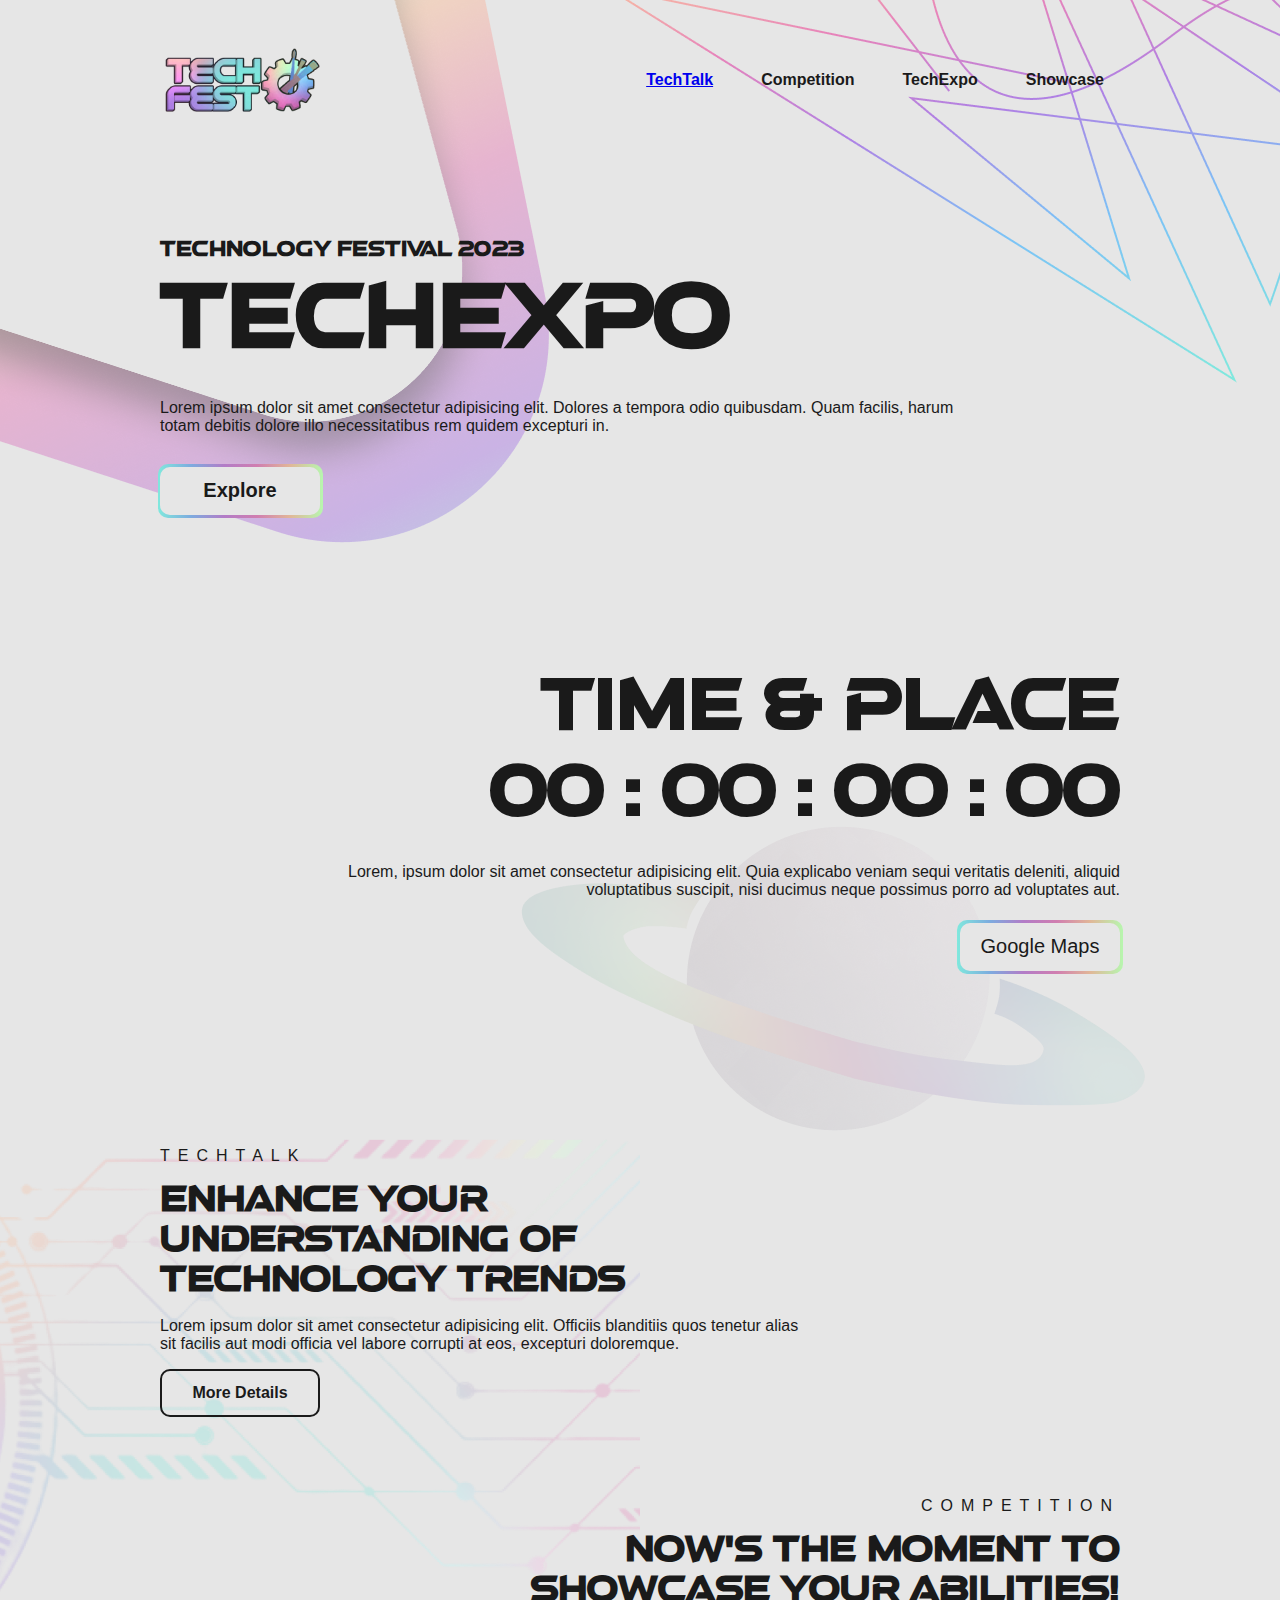
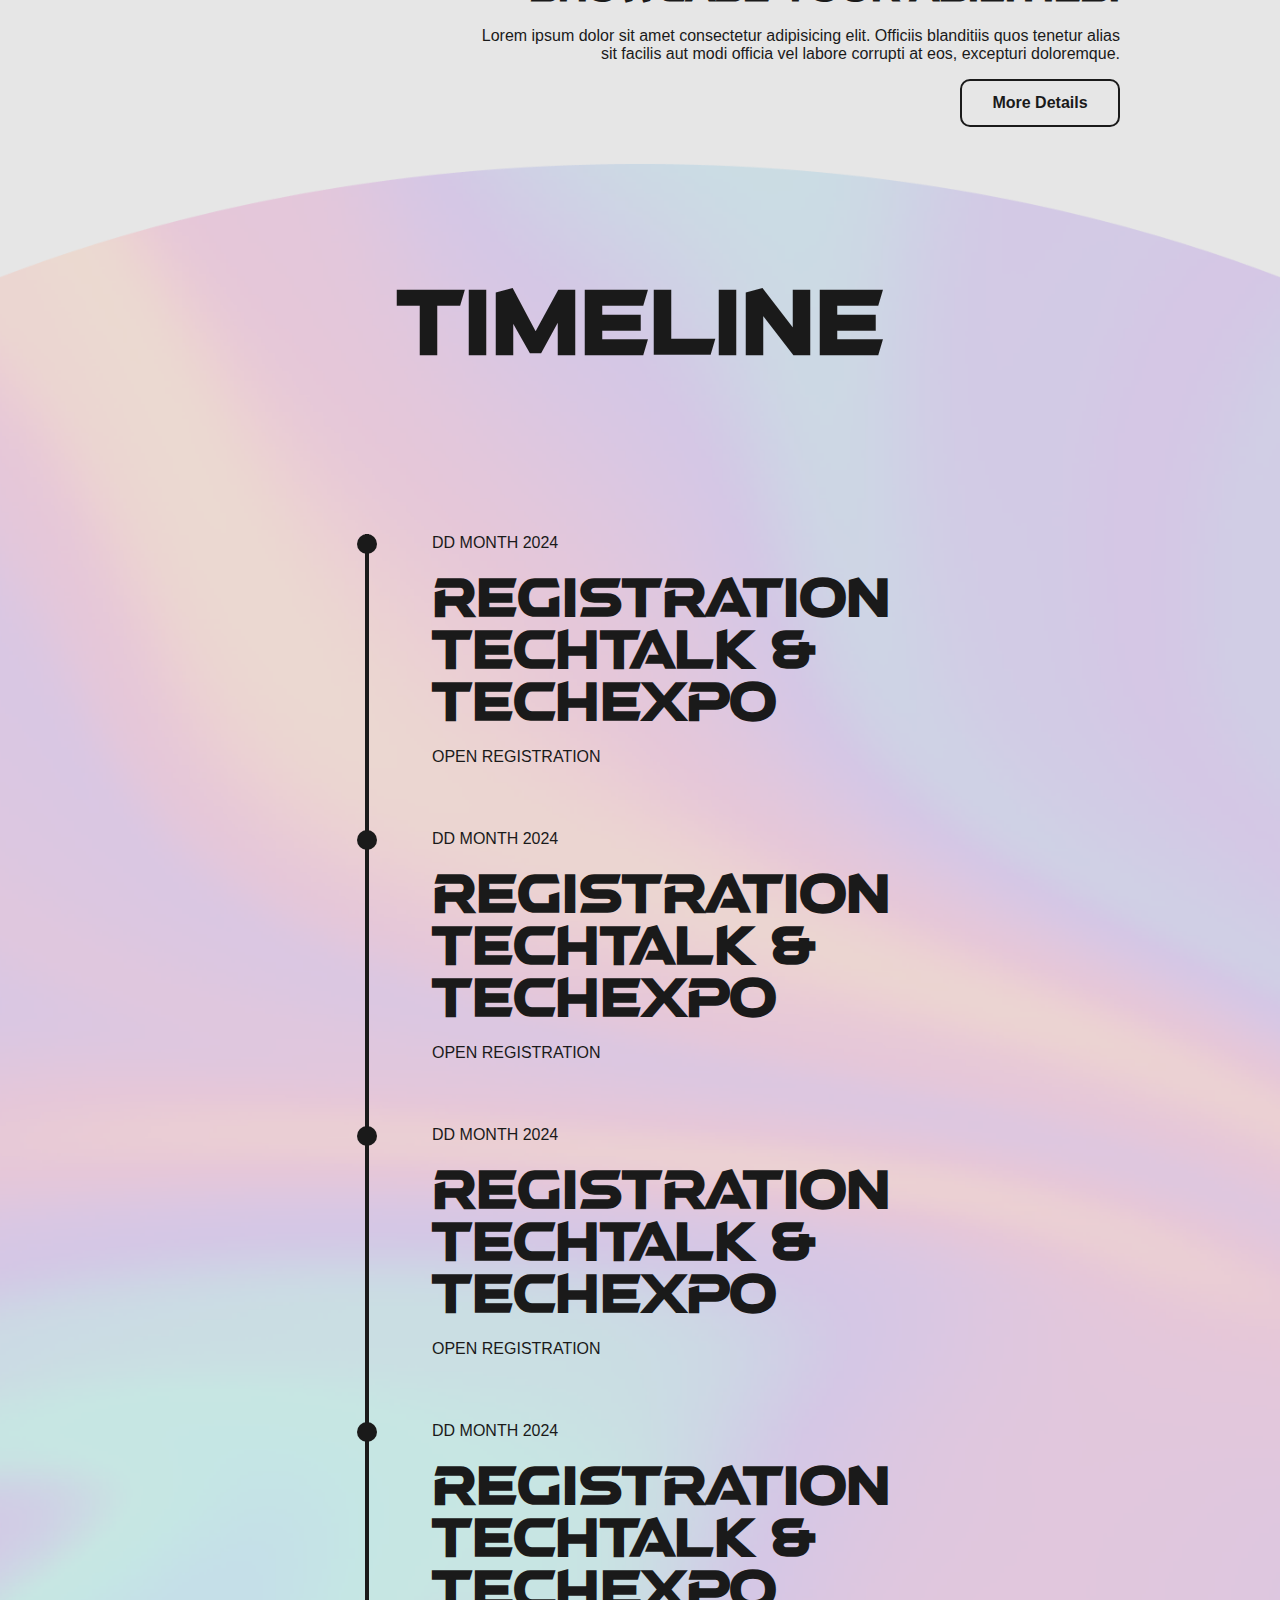
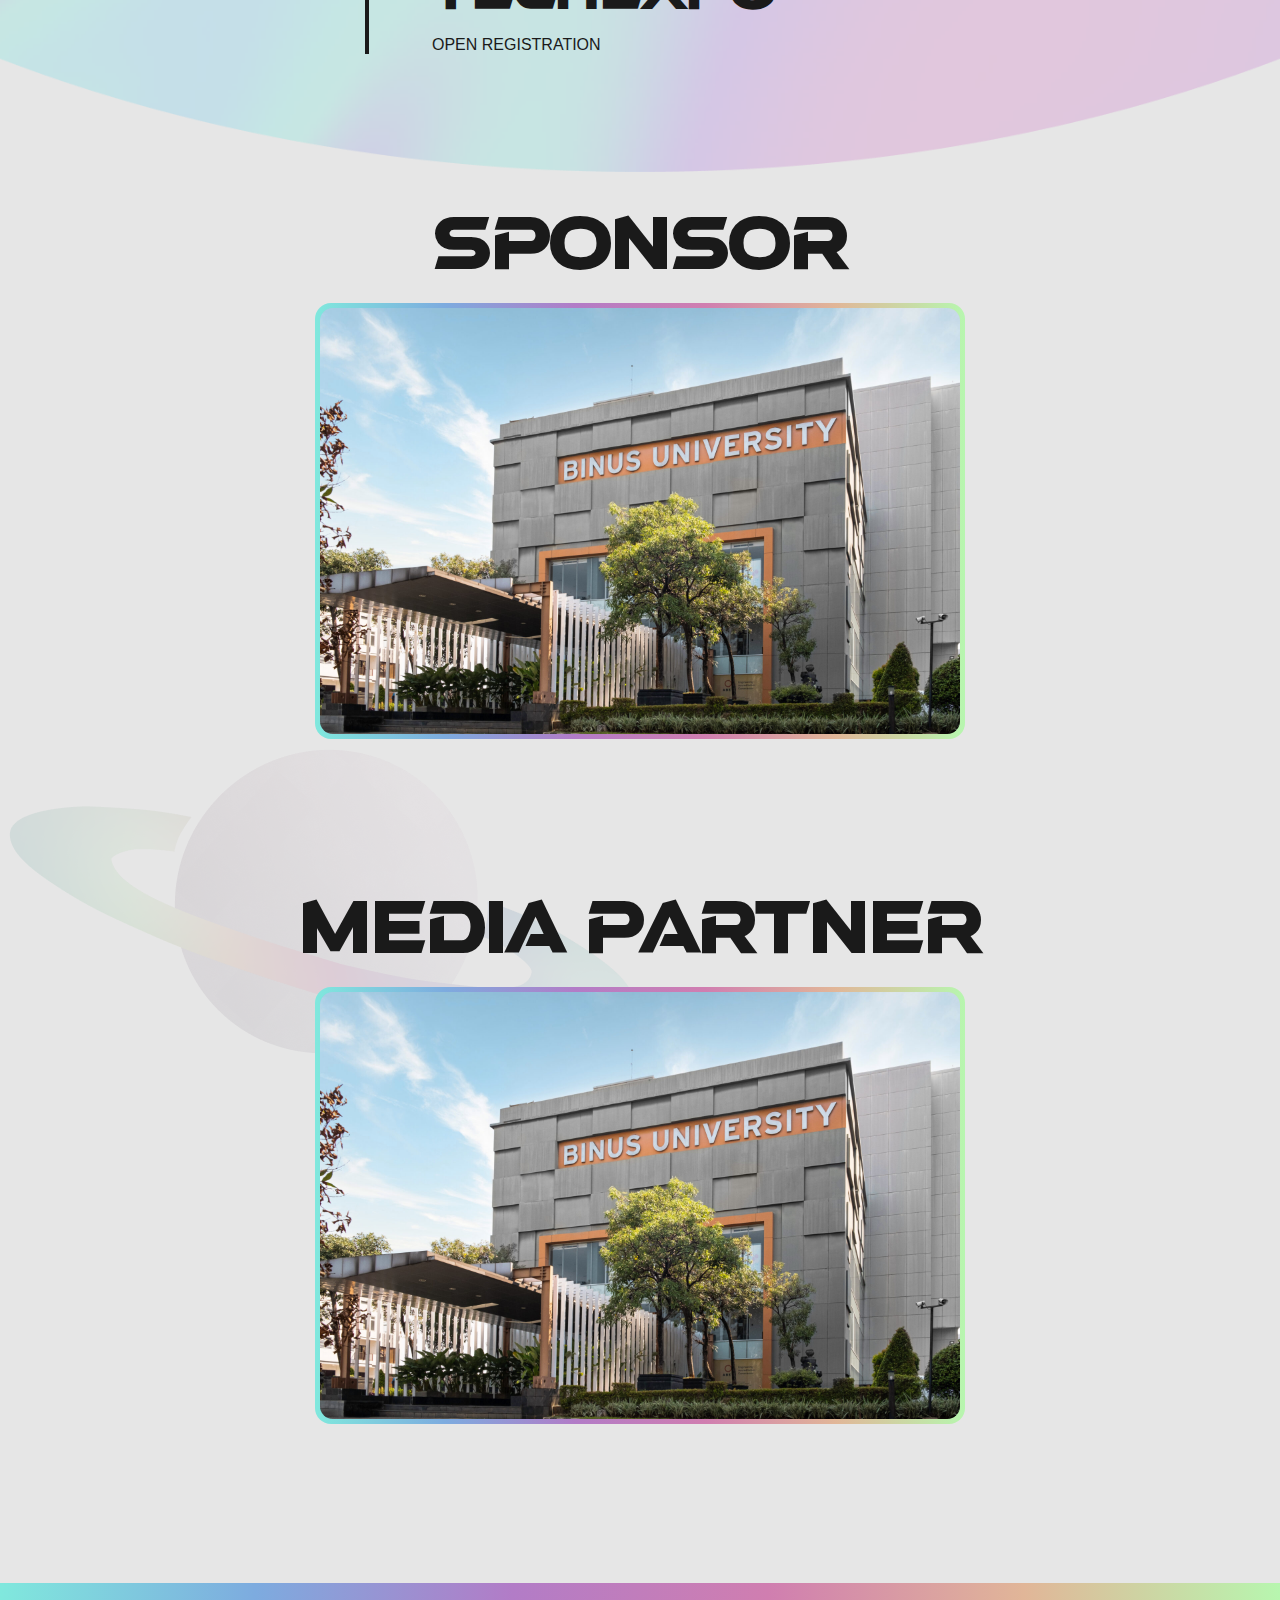
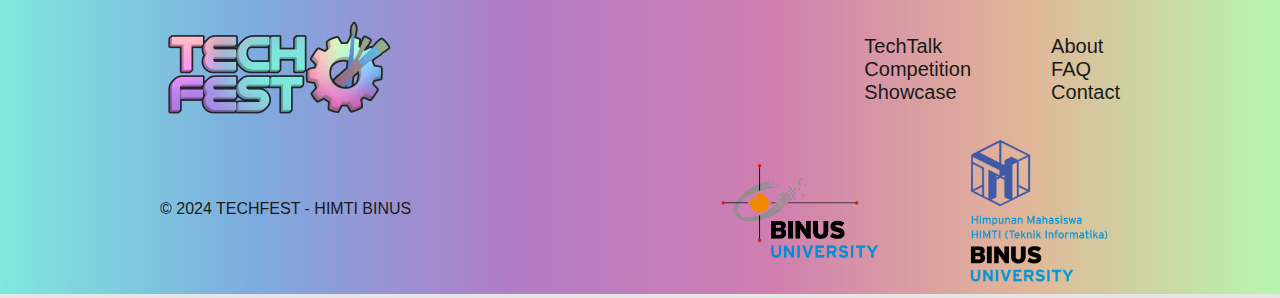
==== index.html @ a0e556ad "initial commit" ====
<!DOCTYPE html>
<html lang="en">
<head>
    <meta charset="UTF-8">
    <meta name="viewport" content="width=device-width, initial-scale=1.0">
    <link rel="stylesheet" href="./style.css">
    <title>Tech Fest 2024</title>
</head>
<body>
    <div class="decorator triangle-thingy-img-decorator">
        <img src="./assets/image/thingy/Triangle Thingy.png" alt="">
    </div>

    <div class="decorator line-thingy-img-decorator">
        <img src="./assets/image/thingy/Line Thingy.png" alt="">
    </div>

    <nav class="nav">
        <div class="logo-wrapper">
            <img src="./assets/image/TechFest Logo.png" alt="">
        </div>
        <div class="item-wrapper">
            <ul>    
                <li>
                    <svg xmlns="http://www.w3.org/2000/svg" fill="none" viewBox="0 0 24 24" stroke-width="1.5" stroke="currentColor" class="close">
                        <path stroke-linecap="round" stroke-linejoin="round" d="M6 18 18 6M6 6l12 12" />
                    </svg>  
                </li> 
                <a href="./pages/techtalk/index.html">
                    <li>
                        TechTalk
                    </li>
                </a>               
                <li>Competition</li>
                <li>TechExpo</li>
                <li>Showcase</li>
            </ul>
        </div>
        <svg xmlns="http://www.w3.org/2000/svg" fill="none" viewBox="0 0 24 24" stroke-width="1.5" stroke="currentColor" class="hamburger">
            <path stroke-linecap="round" stroke-linejoin="round" d="M3.75 6.75h16.5M3.75 12h16.5m-16.5 5.25h16.5" />
        </svg>          
    </nav>

    <section class="hero-section">

        <div class="hero-text">
            <h3>Technology festival 2023</h3>
            <h1>TechExpo</h1>
            <p>Lorem ipsum dolor sit amet consectetur adipisicing elit. Dolores a tempora odio quibusdam. Quam facilis, harum totam debitis dolore illo necessitatibus rem quidem excepturi in.</p>
        
            <div class="cta-group">
                <a href="#timer">
                    <button class="cta-register">Explore</button>
                </a>
            </div>
        
        </div>
    </section>
    
    <section class="about-section">

        <div class="decorator planet-thingy-img-decorator">
            <img src="./assets/image/thingy/Planet Thingy.png" alt="">
        </div>

        <div class="location">

            <div class="timer" id="timer">
                <h1 class="time">Time & Place</h1>
                <h1 class="time count-down">00 : 00 : 00 : 00</h1>
                <p class="time">Lorem, ipsum dolor sit amet consectetur adipisicing elit. Quia explicabo veniam sequi veritatis deleniti, aliquid voluptatibus suscipit, nisi ducimus neque possimus porro ad voluptates aut.</p>
                <a href="https://www.google.com/maps/dir//Jl.+Raya+Kb.+Jeruk+No.27,+RT.1%2FRW.9,+Kemanggisan,+Kec.+Palmerah,+Kota+Jakarta+Barat,+Daerah+Khusus+Ibukota+Jakarta+11530/@-6.2017521,106.6998528,12z/data=!4m8!4m7!1m0!1m5!1m1!1s0x2e69f6dcc7d2c4ad:0x209cb1eef39be168!2m2!1d106.7822547!2d-6.2017585?entry=ttu" target="_blank">
                    <button class="time">Google Maps</button>
                </a>
            </div>
        </div>

    </section>
    
    <section class="techtalk" >
        <div class="decorator technology-thingy-img-decorator">
            <img src="./assets/image/thingy/Technology Thingy.png" alt="">
        </div>
        <div class="description">
            <p class="modern">TECHTALK</p>
            <h1>ENHANCE YOUR UNDERSTANDING OF TECHNOLOGY TRENDS</h1>
            <p>Lorem ipsum dolor sit amet consectetur adipisicing elit. Officiis blanditiis quos tenetur alias sit facilis aut modi officia vel labore corrupti at eos, excepturi doloremque.</p>
            <button>More Details</button>
        </div>
    </section>

    <section class="competition">

        <div class="description">
            <p class="modern">COMPETITION</p>
            <h1>Now's the moment to showcase your abilities!</h1>
            <p>Lorem ipsum dolor sit amet consectetur adipisicing elit. Officiis blanditiis quos tenetur alias sit facilis aut modi officia vel labore corrupti at eos, excepturi doloremque.</p>
            <button>More Details</button>
        </div>
    </section>

    <section class="timeline">
        <div class="decorator circle-thingy-img-decorator">
            <img src="./assets/image/thingy/Circle Thingy.png" alt="">
        </div>
        <h1>TIMELINE</h1>

        <div class="timeline-container">

            
            <div class="wrapper">
                <div class="content">
                    <p class="date-content">DD MONTH 2024</p>
                    <h1 class="h1-content">Registration Techtalk & Techexpo</h1>
                    <p class="p-content">OPEN REGISTRATION</p>
                </div>
            </div>

            <div class="wrapper">
                <div class="content">
                    <p class="date-content">DD MONTH 2024</p>
                    <h1 class="h1-content">Registration Techtalk & Techexpo</h1>
                    <p class="p-content">OPEN REGISTRATION</p>
                </div>
            </div>

            <div class="wrapper">
                <div class="content">
                    <p class="date-content">DD MONTH 2024</p>
                    <h1 class="h1-content">Registration Techtalk & Techexpo</h1>
                    <p class="p-content">OPEN REGISTRATION</p>
                </div>
            </div>

            <div class="wrapper">
                <div class="content">
                    <p class="date-content">DD MONTH 2024</p>
                    <h1 class="h1-content">Registration Techtalk & Techexpo</h1>
                    <p class="p-content">OPEN REGISTRATION</p>
                </div>
            </div>
            

    </section>

    <section class="partner">
        <h1>SPONSOR</h1>
        <div class="img-wrapper">
            <img src="./assets/Binus-Anggrek.jpg" alt="">
        </div>
    </section>

    <section class="partner">
        <div class="decorator planet-thingy-img-decorator-2">
            <img src="./assets/image/thingy/Planet Thingy.png" alt="">
        </div>

        <h1>MEDIA PARTNER</h1>
        <div class="img-wrapper">
            <img src="./assets/Binus-Anggrek.jpg" alt="">
        </div>
        
    </section>

    <footer>

      <div class="top">
        <div class="left">
            <img src="./assets/image/TechFest Logo.png" alt="">
        </div>

        <div class="right">
            <div class="quick-link">
                <ul>
                    <li>TechTalk</li>
                    <li>Competition</li>
                    <li>Showcase</li>
                </ul>
            </div>
            <div class="info">
                <ul>
                    <li>About</li>
                    <li>FAQ</li>
                    <li>Contact</li>
                </ul>
            </div>
        </div>
      </div>  

      <div class="bottom">
        <div class="left">
            <p>© 2024 TECHFEST - HIMTI BINUS</p>
        </div>

        <div class="right">
            <div class="logo">
                <img src="./assets/image/Binus Logo.png" alt="">
            </div>

            <div class="logo">
                <img src="./assets/image/Himti Logo.png" alt="">
            </div>
        </div>
      </div>
    </footer>

    <script src="./script.js"></script>
</body>
</html>
---- style.css ----
@font-face {
  font-family: Atmospheric;
  src: url(./assets/font/aAtmospheric.ttf);
}
@font-face {
  font-family: Hiragino w3;
  src: url(./assets/font/Hiragino\ Kaku\ Gothic\ Pro\ W3.otf);
}
@font-face {
  font-family: Hiragino w6;
  src: url(./assets/font/Hiragino\ Kaku\ Gothic\ Pro\ W6.otf);
}
:root {
  --spacing-s: 0.5rem;
  --spacing-m: 1rem;
  --spacing-l: 1.5rem;
  --spacing-xl: 2rem;
  --spacing-xxl: 4rem;
  --spacing-xxxl: 10rem;
  --font-size-base: 1rem;
  --font-size-s: 0.875rem;
  --font-size-m: 1rem;
  --font-size-l: 1.25rem;
  --font-size-xl: 2rem;
  --color-text: #1a1a1a;
  --color-background: #E6E6E6;
  --color-foreground: #c4c4c4;
  --gradient-vertical: linear-gradient(to bottom, #80E8DD, #7DABDF, #B27CC7, #D07EB0, #E1B698, #B7F6AF );
  --gradient-horizontal: linear-gradient(to right, #80E8DD, #7DABDF, #B27CC7, #D07EB0, #E1B698, #B7F6AF);
}

body {
  position: relative;
  font-family: "Hiragino w3", sans-serif;
  color: var(--color-text);
  background-color: var(--color-background);
  box-sizing: border-box;
  margin: 0;
  overflow-x: hidden !important;
  overflow-y: hidden;
}

html {
  overflow-x: hidden !important;
  scroll-behavior: smooth;
}

ul {
  list-style: none;
}

section {
  position: relative;
}
@media (min-width: 320px) {
  section {
    padding: 0 1.5rem;
  }
}
@media (min-width: 768px) {
  section {
    padding: 0 3rem;
  }
}
@media (min-width: 1024px) {
  section {
    padding: 0 10rem;
  }
}
@media (min-width: 1440px) {
  section {
    padding: 0 15rem;
  }
}

button {
  cursor: pointer;
}

.decorator {
  z-index: -1;
  position: absolute;
}

.planet-thingy-img-decorator {
  top: 0;
  left: 40%;
}

.planet-thingy-img-decorator-2 {
  top: -300px;
  left: 0;
}

.line-thingy-img-decorator {
  right: 0;
  top: 0;
}
@media (max-width: 1030px) {
  .line-thingy-img-decorator {
    top: -100px;
    width: 30rem;
    height: 30rem;
  }
}
@media (max-width: 850px) {
  .line-thingy-img-decorator {
    top: -100px;
    width: 20rem;
    height: 20rem;
  }
}
@media (max-width: 630px) {
  .line-thingy-img-decorator {
    display: none;
  }
}

.triangle-thingy-img-decorator {
  top: -5%;
  left: -10%;
  opacity: 0.5;
}

.technology-thingy-img-decorator {
  width: 50%;
  top: 0;
  left: 0;
  opacity: 0.3;
}
.technology-thingy-img-decorator img {
  width: 100%;
  height: 100%;
  -o-object-fit: contain;
     object-fit: contain;
}

.circle-thingy-img-decorator {
  top: 50%;
  left: 50%;
  transform: translate(-50%, -50%);
  width: 2500px;
  opacity: 0.3;
}
.circle-thingy-img-decorator img {
  height: auto;
  width: 100%;
  -o-object-fit: contain;
     object-fit: contain;
}
@media (max-width: 580px) {
  .circle-thingy-img-decorator {
    width: 1800px;
  }
}

.nav-active {
  right: 0;
}

nav {
  display: flex;
  align-items: center;
  justify-content: space-between;
  z-index: 100;
}
nav .logo-wrapper {
  height: 10rem;
  width: 10rem;
}
nav .logo-wrapper img {
  width: 100%;
  height: 100%;
  -o-object-fit: contain;
     object-fit: contain;
}
nav .item-wrapper {
  transition: all 300ms linear;
}
nav .item-wrapper ul {
  display: flex;
  justify-content: space-between;
  gap: var(--spacing-m);
  list-style: none;
  font-family: "Hiragino w6", sans-serif;
  font-weight: bold;
  font-size: 1rem;
}
nav .item-wrapper ul li {
  padding: 1rem;
}
nav .hamburger, nav .close {
  padding: var(--spacing-s);
  height: 2rem;
  width: 2rem;
  display: none;
  cursor: pointer;
}
nav .close {
  margin-top: 1.5rem;
}
@media (min-width: 320px) {
  nav {
    padding: 0 2rem;
  }
}
@media (min-width: 768px) {
  nav {
    padding: 0 3rem;
  }
}
@media (min-width: 1024px) {
  nav {
    padding: 0 10rem;
  }
}
@media (min-width: 1440px) {
  nav {
    padding: 0 15rem;
  }
}
@media (max-width: 1130px) {
  nav .hamburger, nav .close {
    display: block;
  }
  nav .item-wrapper {
    position: fixed;
    top: 0;
    right: -100%;
    background-color: var(--color-foreground);
    height: 100vh;
    width: 40%;
    padding: var(--spacing-s);
    z-index: 100;
  }
  nav .item-wrapper::before {
    content: "";
    position: absolute;
    height: 100%;
    width: 2px;
    left: -2px;
    top: 0;
    z-index: -1;
    background: var(--gradient-vertical);
  }
  nav .item-wrapper ul {
    flex-direction: column;
    gap: var(--spacing-xl);
    font-size: var(--font-size-s);
    padding: 1rem;
  }
  nav .item-wrapper ul li {
    background: none;
    padding: 1rem;
  }
  nav .item-wrapper ul .close {
    margin-left: 60%;
    margin-bottom: var(--spacing-xl);
    margin-top: var(--spacing-l);
  }
}

.hero-section {
  margin-top: 5rem;
  margin-bottom: var(--spacing-xxxl);
}
.hero-section .hero-text {
  position: relative;
  font-family: "Atmospheric", sans-serif;
}
.hero-section .hero-text h1 {
  margin: 0;
  margin-bottom: var(--spacing-xl);
  font-size: 5rem;
}
@media (max-width: 690px) {
  .hero-section .hero-text h1 {
    font-size: 4rem;
  }
}
@media (max-width: 500px) {
  .hero-section .hero-text h1 {
    font-size: 3rem;
  }
}
.hero-section .hero-text p {
  font-family: "Hiragino w3", sans-serif;
  max-width: 50rem;
  position: relative;
  margin-bottom: var(--spacing-xl);
}
.hero-section .hero-text .cta-group {
  display: flex;
  gap: var(--spacing-m);
}
.hero-section .hero-text .cta-group button {
  font-size: var(--font-size-l);
  border: none;
  border-radius: 10px;
  padding: var(--spacing-s);
  min-width: 10rem;
  min-height: 3rem;
  font-weight: bold;
  color: var(--color-text);
}
.hero-section .hero-text .cta-group .cta-explore {
  background-color: transparent;
  border: 2px solid var(--color-text);
}
.hero-section .hero-text .cta-group .cta-register {
  position: relative;
  background-color: var(--color-background);
}
.hero-section .hero-text .cta-group .cta-register::before {
  content: "";
  position: absolute;
  top: -3px;
  left: -2px;
  right: -3px;
  bottom: -3px;
  z-index: -1;
  background-image: var(--gradient-horizontal);
  border-radius: inherit;
}

.about-section .location {
  display: flex;
  gap: var(--spacing-xl);
  margin-bottom: var(--spacing-xxxl);
}
.about-section .location .place .img-wrapper {
  width: 100%;
  height: 100%;
  overflow: hidden;
  border-radius: 10px;
}
.about-section .location .place .img-wrapper img {
  width: 100%;
  height: 100%;
  -o-object-fit: cover;
     object-fit: cover;
}
.about-section .location .timer {
  width: 100%;
  display: flex;
  flex-direction: column;
  font-family: "Hiragino w3", sans-serif;
  min-width: 60%;
}
.about-section .location .timer .time {
  margin-left: auto;
}
.about-section .location .timer h1 {
  font-family: "Atmospheric", sans-serif;
  font-size: 4rem;
  margin: 0;
  margin-bottom: var(--spacing-m);
  display: inline;
}
@media (max-width: 690px) {
  .about-section .location .timer h1 {
    font-size: 2.5rem;
  }
}
@media (max-width: 500px) {
  .about-section .location .timer h1 {
    font-size: 2rem;
  }
}
.about-section .location .timer p {
  text-align: right;
  max-width: 50rem;
  margin-top: var(--spacing-m);
  margin-bottom: var(--spacing-l);
}
.about-section .location .timer a {
  width: -moz-fit-content;
  width: fit-content;
  margin-left: auto;
}
.about-section .location .timer a button {
  position: relative;
  background-color: var(--color-background);
  color: var(--color-text);
  width: 10rem;
  height: 3rem;
  font-size: var(--font-size-l);
  border-radius: 10px;
  border: none;
}
.about-section .location .timer a button::before {
  content: "";
  position: absolute;
  top: -3px;
  left: -3px;
  right: -3px;
  bottom: -3px;
  z-index: -1;
  background-image: var(--gradient-horizontal);
  border-radius: inherit;
}
@media (max-width: 1120px) {
  .about-section .location {
    flex-direction: column;
  }
}
.about-section .about-information {
  display: flex;
  justify-content: space-evenly;
  align-items: center;
  flex-wrap: wrap;
  gap: var(--spacing-m);
  text-align: center;
}
.about-section .about-information p {
  max-width: 30rem;
}

.description {
  max-width: 40rem;
}
.description h1 {
  font-family: "Atmospheric", sans-serif;
  font-size: 2rem;
  line-height: 2.5rem;
  margin: 0;
  margin-bottom: var(--spacing-m);
  display: inline;
}
@media (max-width: 500px) {
  .description h1 {
    font-size: 1.5rem;
  }
}
.description .modern {
  letter-spacing: var(--spacing-s);
}
.description button {
  font-size: var(--font-size-m);
  border: 2px solid var(--color-text);
  border-radius: 10px;
  padding: var(--spacing-s);
  min-width: 10rem;
  min-height: 3rem;
  font-weight: bold;
  color: var(--color-text);
  background-color: transparent;
}

.techtalk, .competition {
  display: flex;
  flex-direction: column;
}

.techtalk {
  margin-bottom: var(--spacing-xxl);
}

.competition {
  align-items: end;
  text-align: end;
  margin-bottom: var(--spacing-xxxl);
}

.timeline {
  margin-bottom: var(--spacing-xxxl);
}
.timeline h1 {
  font-family: "Atmospheric", sans-serif;
  font-size: 5rem;
  width: -moz-fit-content;
  width: fit-content;
  margin: var(--spacing-l) auto;
  margin-bottom: var(--spacing-xxxl);
}
@media (max-width: 580px) {
  .timeline h1 {
    font-size: 3rem;
  }
}
.timeline .timeline-container {
  position: relative;
  margin: 0 auto;
  width: -moz-fit-content;
  width: fit-content;
}
.timeline .timeline-container::after {
  content: "";
  position: absolute;
  width: 4px;
  background-color: var(--color-text);
  top: 0;
  bottom: 0;
  left: 0;
  margin-left: -3px;
}
.timeline .timeline-container .wrapper {
  position: relative;
  margin-left: var(--spacing-xxl);
  margin-bottom: var(--spacing-xxl);
}
.timeline .timeline-container .wrapper .content {
  max-width: 30rem;
}
.timeline .timeline-container .wrapper .content .h1-content {
  font-size: 3rem;
  margin-bottom: 0;
}
@media (max-width: 580px) {
  .timeline .timeline-container .wrapper .content .h1-content {
    font-size: 1.5rem;
  }
}
.timeline .timeline-container .wrapper::after {
  content: "";
  position: absolute;
  width: 20px;
  height: 20px;
  left: -75px;
  background-color: var(--color-text);
  top: 0px;
  border-radius: 50%;
  z-index: 1;
}

.partner {
  margin-bottom: var(--spacing-xxxl);
}
.partner h1 {
  font-family: "Atmospheric", sans-serif;
  font-size: 4rem;
  width: -moz-fit-content;
  width: fit-content;
  margin: var(--spacing-l) auto;
}
@media (max-width: 580px) {
  .partner h1 {
    font-size: 1.5rem;
  }
}
.partner .img-wrapper {
  position: relative;
  max-width: 40rem;
  border-radius: 1rem;
  margin: 0 auto;
}
.partner .img-wrapper::before {
  content: "";
  position: absolute;
  top: -5px;
  left: -5px;
  right: -5px;
  bottom: -1px;
  z-index: -1;
  background-image: var(--gradient-horizontal);
  border-radius: inherit;
}
.partner .img-wrapper img {
  width: 100%;
  height: 100%;
  -o-object-fit: contain;
     object-fit: contain;
  border-radius: 0.8rem;
}

footer {
  background: var(--gradient-horizontal);
}
footer .top {
  display: flex;
  justify-content: space-between;
  align-items: center;
  flex-wrap: wrap;
}
footer .top .right {
  display: flex;
  gap: 5rem;
  align-items: center;
}
footer .top .right ul {
  font-size: var(--font-size-l);
  padding: 0;
}
footer .bottom {
  display: flex;
  justify-content: space-between;
  align-items: center;
  flex-wrap: wrap-reverse;
}
footer .bottom .right {
  display: flex;
  gap: 5rem;
}
footer .bottom .right .logo {
  max-width: 10rem;
}
footer .bottom .right .logo img {
  width: 100%;
  height: 100%;
  -o-object-fit: contain;
     object-fit: contain;
}
@media (min-width: 320px) {
  footer {
    padding: 0 1.5rem;
    padding-top: 2rem;
  }
}
@media (min-width: 768px) {
  footer {
    padding: 0 3rem;
    padding-top: 2rem;
  }
}
@media (min-width: 1024px) {
  footer {
    padding: 0 10rem;
    padding-top: 2rem;
  }
}
@media (min-width: 1440px) {
  footer {
    padding: 0 15rem;
    padding-top: 2rem;
  }
}

@keyframes bobbing {
  0%, 100% {
    transform: translateY(0);
  }
  50% {
    transform: translateY(-10px);
  }
}/*# sourceMappingURL=style.css.map */
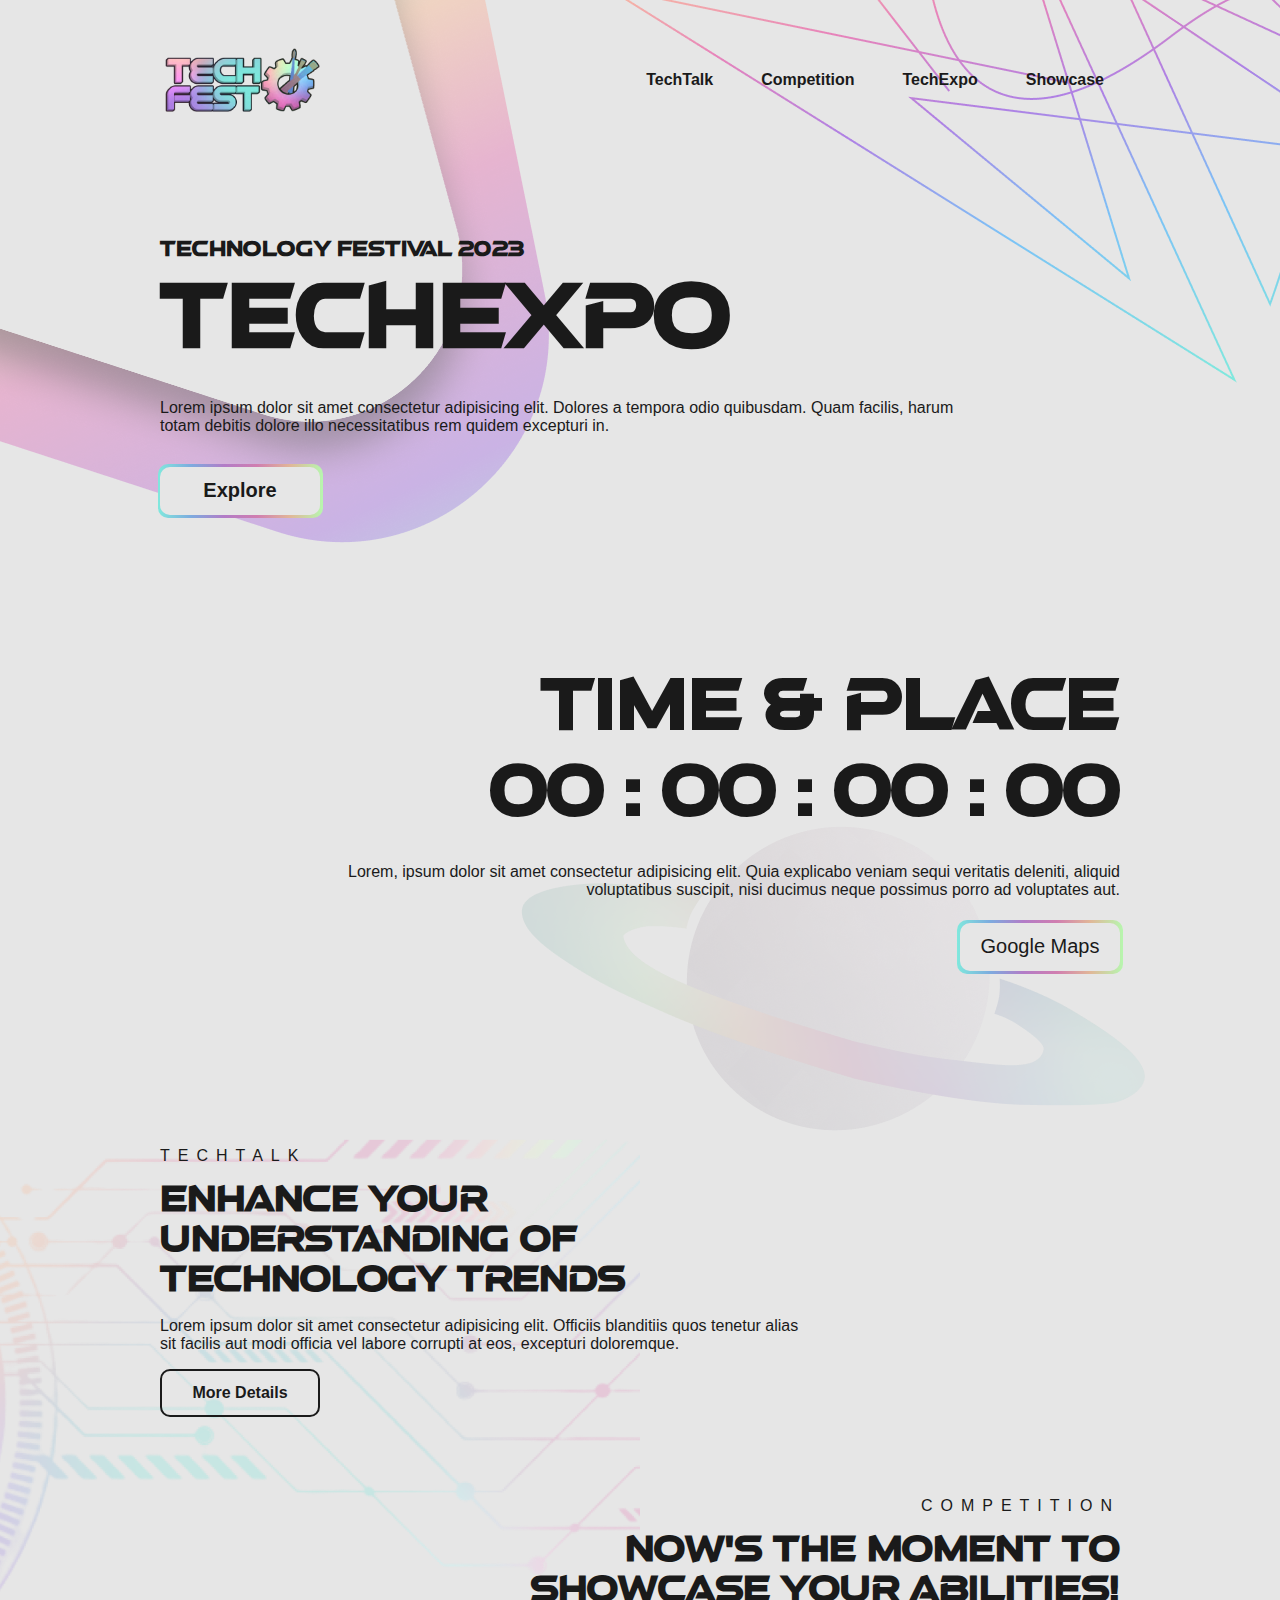
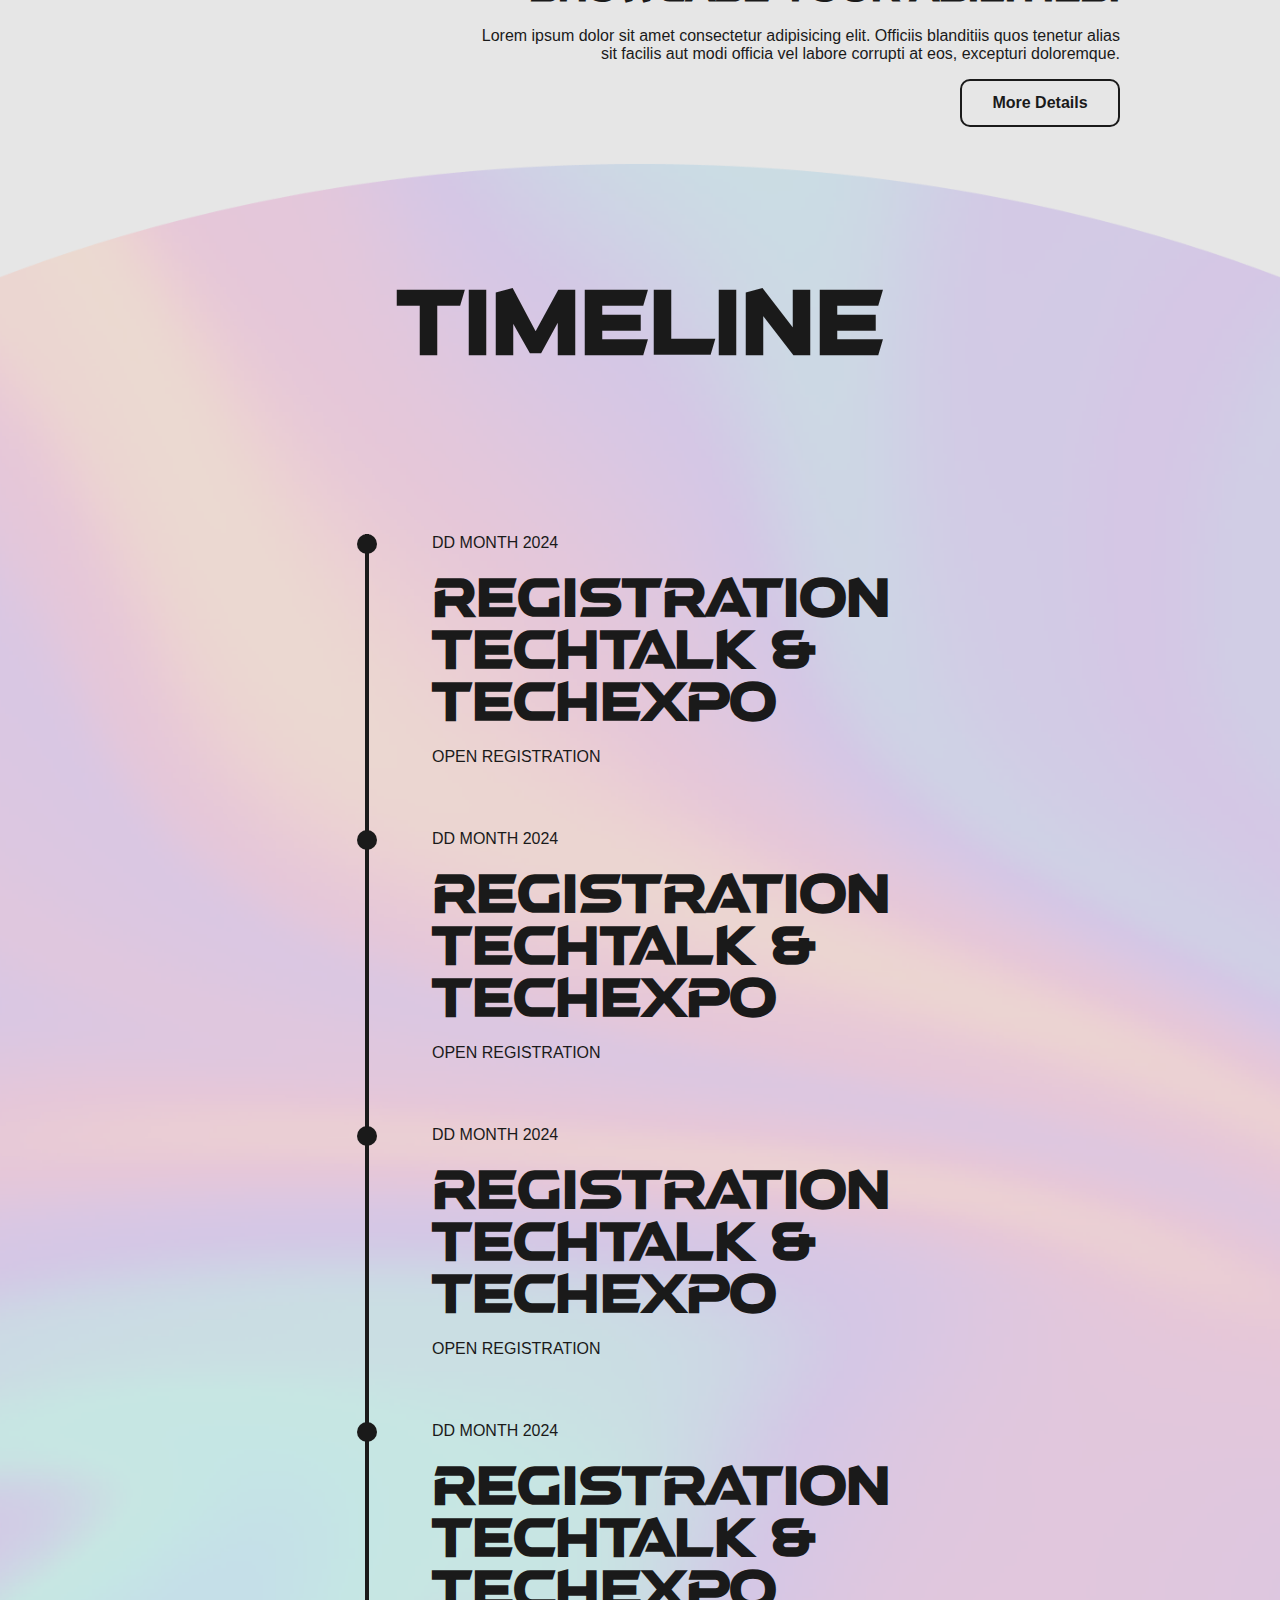
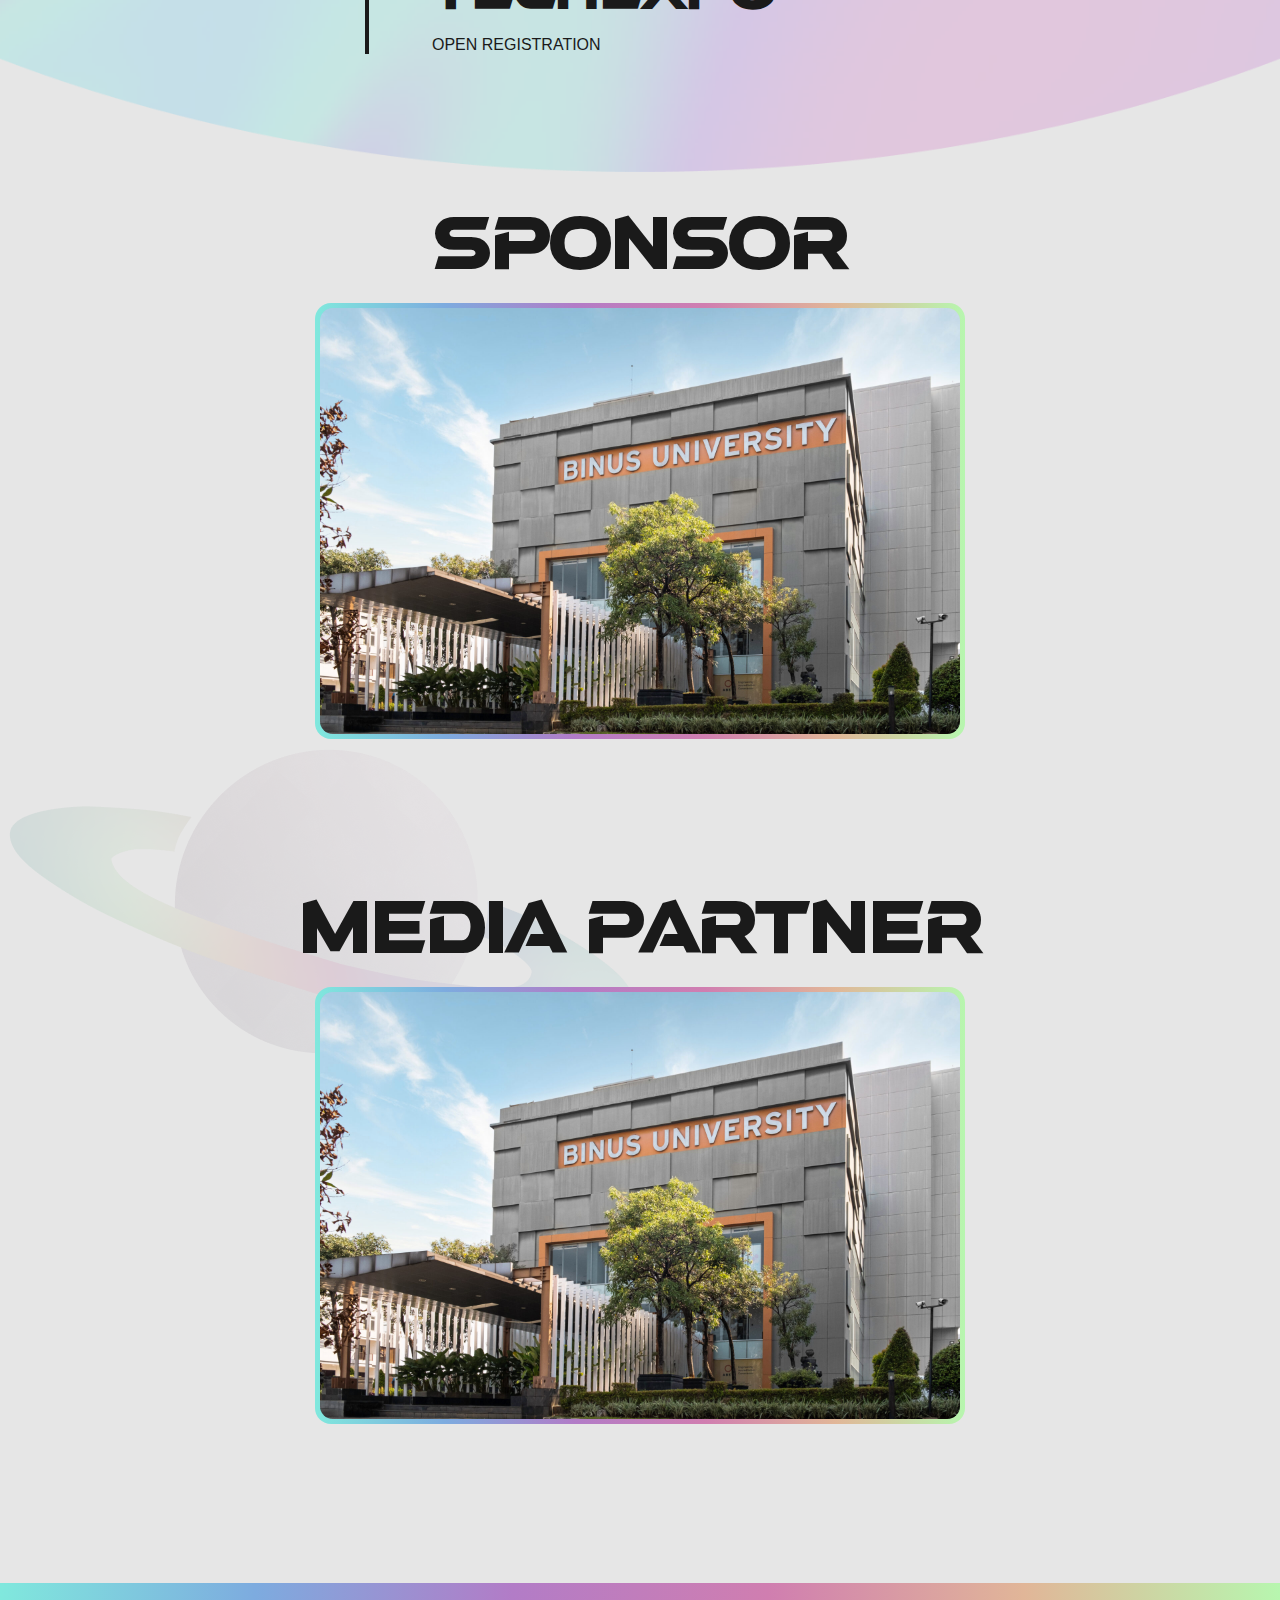
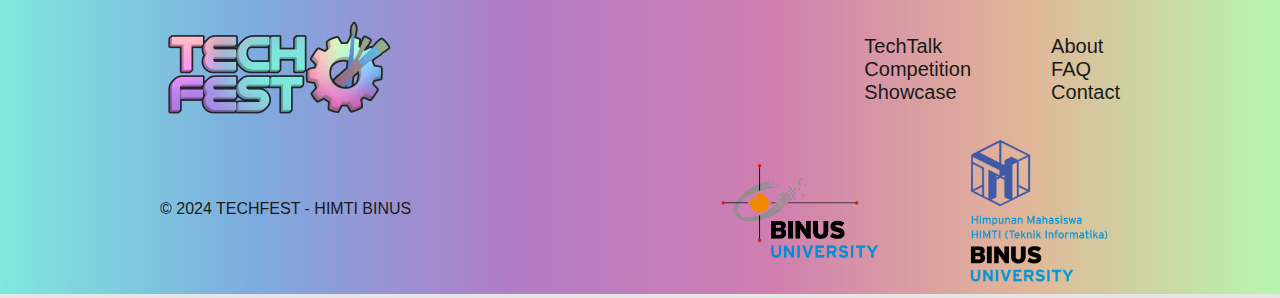
==== commit 04844741: "stuff" ====
--- a/index.html
+++ b/index.html
@@ -16,9 +16,11 @@
     </div>
 
     <nav class="nav">
-        <div class="logo-wrapper">
-            <img src="./assets/image/TechFest Logo.png" alt="">
-        </div>
+        <a href="./index.html">
+            <div class="logo-wrapper">
+                <img src="./assets/image/TechFest Logo.png" alt="">
+            </div>
+        </a>
         <div class="item-wrapper">
             <ul>    
                 <li>
@@ -30,8 +32,13 @@
                     <li>
                         TechTalk
                     </li>
-                </a>               
-                <li>Competition</li>
+                </a>  
+                
+                <a href="./pages/competititon/index.html">
+                    <li>
+                        Competition
+                    </li>
+                </a>
                 <li>TechExpo</li>
                 <li>Showcase</li>
             </ul>
--- a/style.css
+++ b/style.css
@@ -49,6 +49,11 @@
   list-style: none;
 }
 
+a {
+  text-decoration: none;
+  color: var(--color-text);
+}
+
 section {
   position: relative;
 }
@@ -116,10 +121,29 @@
   }
 }
 
+.triangle-thingy-img-decorator-techtalk {
+  top: -10%;
+  left: -20%;
+  opacity: 0.5;
+}
+
 .triangle-thingy-img-decorator {
   top: -5%;
   left: -10%;
   opacity: 0.5;
+}
+
+.technology-thingy-img-decorator-techtalk {
+  width: 100%;
+  top: 0;
+  left: 0;
+  opacity: 0.3;
+}
+.technology-thingy-img-decorator-techtalk img {
+  width: 100%;
+  height: 100%;
+  -o-object-fit: contain;
+     object-fit: contain;
 }
 
 .technology-thingy-img-decorator {
@@ -632,4 +656,185 @@
   50% {
     transform: translateY(-10px);
   }
+}
+.hero-techtalk {
+  display: flex;
+  align-items: center;
+  flex-direction: column;
+}
+.hero-techtalk h1 {
+  margin: 0;
+  font-size: 3rem;
+  text-align: center;
+  font-family: "Atmospheric", sans-serif;
+}
+@media (max-width: 690px) {
+  .hero-techtalk h1 {
+    font-size: 4rem;
+  }
+}
+@media (max-width: 500px) {
+  .hero-techtalk h1 {
+    font-size: 3rem;
+  }
+}
+.hero-techtalk button {
+  position: relative;
+  background-color: var(--color-background);
+  color: var(--color-text);
+  width: 10rem;
+  height: 3rem;
+  font-size: var(--font-size-l);
+  border-radius: 10px;
+  border: none;
+  margin: 3rem auto;
+}
+.hero-techtalk button::before {
+  content: "";
+  position: absolute;
+  top: -3px;
+  left: -3px;
+  right: -3px;
+  bottom: -3px;
+  z-index: -1;
+  background-image: var(--gradient-horizontal);
+  border-radius: inherit;
+}
+
+.description-techtalk .img-wrapper {
+  margin: 5rem auto;
+  width: 15rem;
+  height: 15rem;
+}
+.description-techtalk .img-wrapper img {
+  width: 100%;
+  height: 100%;
+  -o-object-fit: contain;
+     object-fit: contain;
+}
+.description-techtalk .description {
+  margin: var(--spacing-xxl) auto;
+  display: flex;
+  justify-content: space-between;
+  flex-wrap: wrap;
+  max-width: 50rem;
+  gap: var(--spacing-xxl);
+}
+.description-techtalk .description .content {
+  width: 20rem;
+  flex-wrap: wrap;
+  margin: 0 auto;
+}
+
+.speaker-techtalk .hero {
+  font-family: "Atmospheric", sans-serif;
+  font-size: 2rem;
+  width: -moz-fit-content;
+  width: fit-content;
+  margin: var(--spacing-l) auto;
+}
+.speaker-techtalk .speaker-photo {
+  display: flex;
+  gap: var(--spacing-xxl);
+  margin: 0 auto;
+  width: -moz-fit-content;
+  width: fit-content;
+  flex-wrap: wrap;
+}
+.speaker-techtalk .speaker-photo .details {
+  margin: 0 auto;
+}
+.speaker-techtalk .speaker-photo .details h1 {
+  font-family: "Atmospheric", sans-serif;
+  font-size: 2rem;
+  width: -moz-fit-content;
+  width: fit-content;
+  margin: var(--spacing-l) auto;
+}
+.speaker-techtalk .speaker-photo .details .img-wrapper {
+  background-color: var(--color-foreground);
+  padding: 1rem;
+  border-radius: 10px;
+  width: 20rem;
+  height: 20rem;
+}
+.speaker-techtalk .speaker-photo .details .img-wrapper img {
+  width: 100%;
+  height: 100%;
+  -o-object-fit: contain;
+     object-fit: contain;
+}
+
+.bg-gradient {
+  background-image: var(--gradient-horizontal);
+}
+
+.register h1 {
+  font-family: "Atmospheric", sans-serif;
+  font-size: 2rem;
+  width: -moz-fit-content;
+  width: fit-content;
+  margin: var(--spacing-l) auto;
+}
+.register form {
+  margin: 0 auto;
+  margin-bottom: 5rem;
+  max-width: 40rem;
+  padding: 1rem;
+  border-radius: 10px;
+  position: relative;
+  background-color: var(--color-background);
+}
+.register form::before {
+  content: "";
+  position: absolute;
+  top: -3px;
+  left: -2px;
+  right: -3px;
+  bottom: -3px;
+  z-index: -1;
+  background-image: var(--gradient-horizontal);
+  border-radius: inherit;
+}
+.register form .question {
+  margin-bottom: var(--spacing-l);
+}
+.register form h3, .register form p {
+  margin: 0;
+}
+.register form input {
+  width: 100%;
+  height: 1rem;
+  box-sizing: border-box;
+  border: 2px solid var(--color-text);
+  border-radius: 5px;
+  padding: 1rem;
+  font-size: 1rem;
+}
+.register form .button-group {
+  display: flex;
+  justify-content: center;
+  gap: 1rem;
+  padding: 2rem 0;
+  font-weight: bold;
+}
+.register form .choice {
+  padding: 0.5rem;
+  border-radius: 5px;
+  cursor: pointer;
+}
+.register form button {
+  display: block;
+}
+.register form .submit {
+  position: relative;
+  background-image: var(--gradient-horizontal);
+  color: var(--color-text);
+  width: 10rem;
+  height: 3rem;
+  font-size: var(--font-size-l);
+  border-radius: 10px;
+  border: none;
+  margin: 3rem auto;
+  font-weight: bold;
 }/*# sourceMappingURL=style.css.map */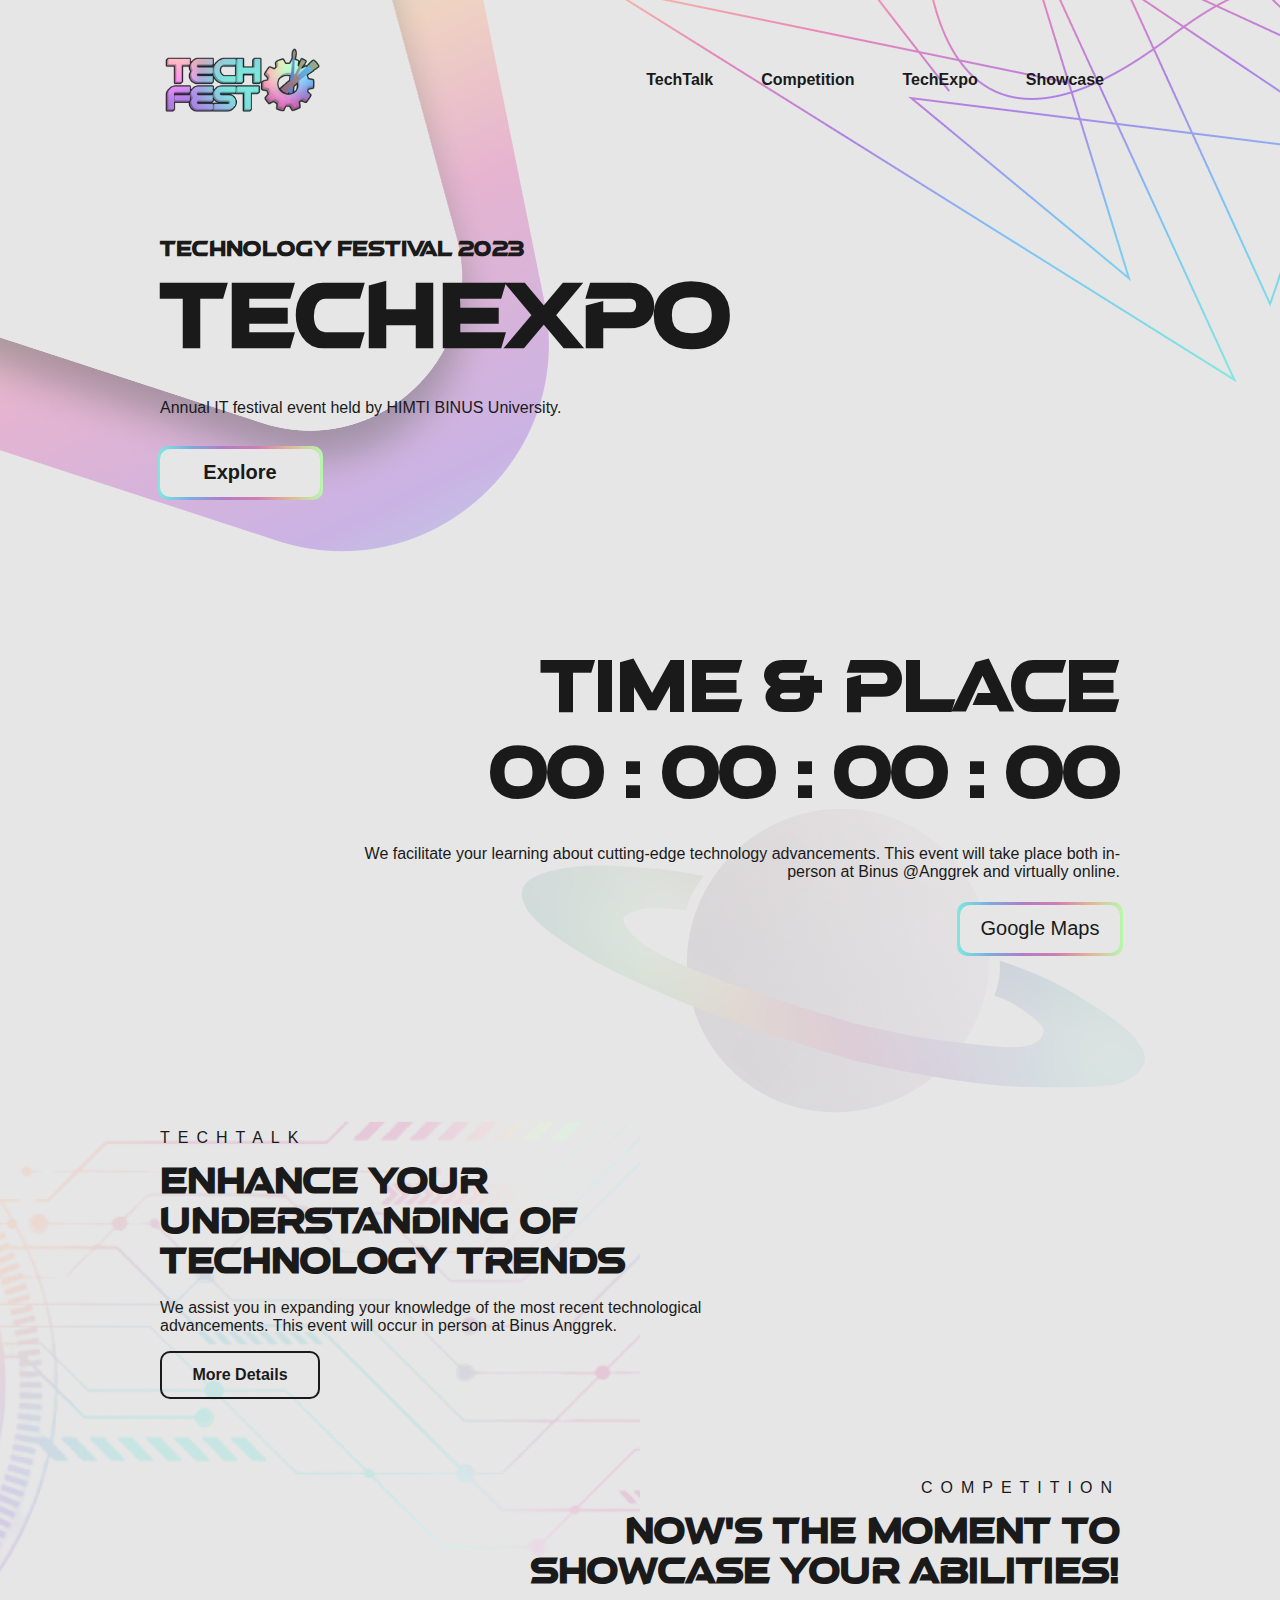
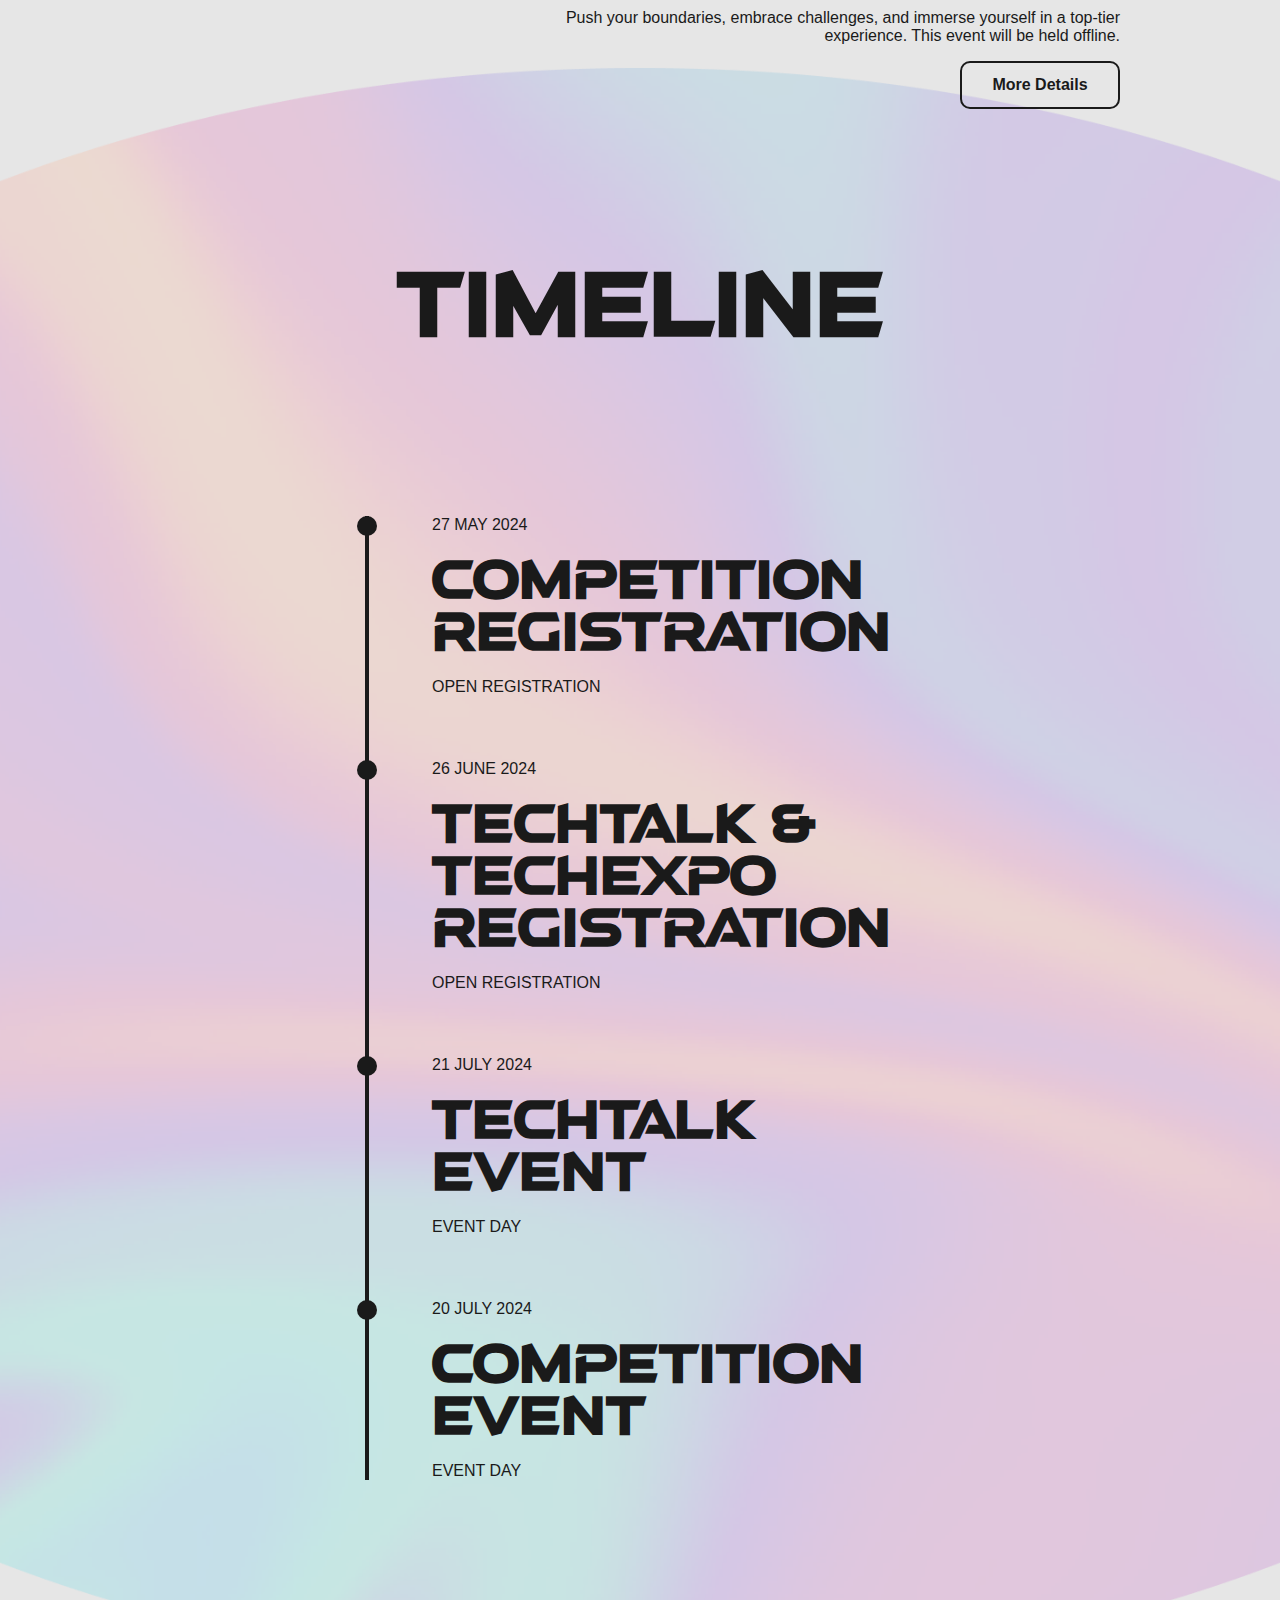
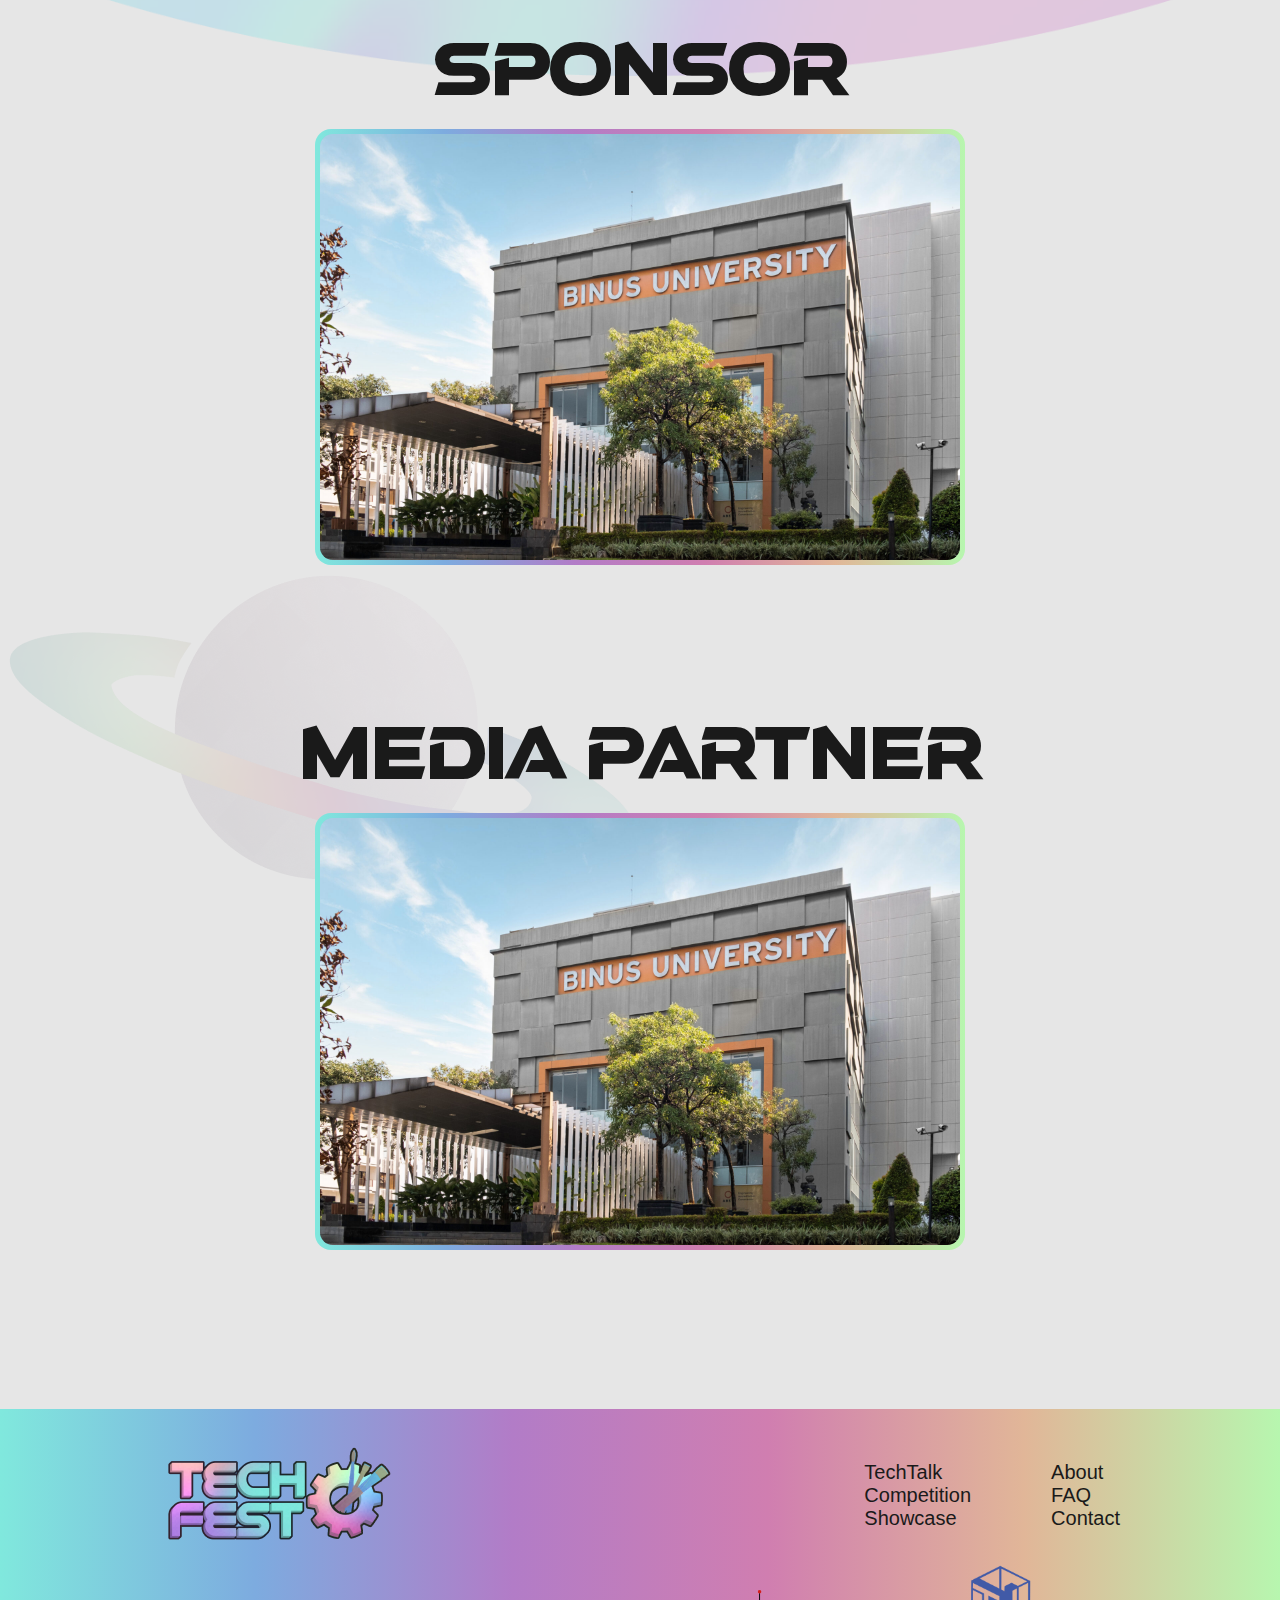
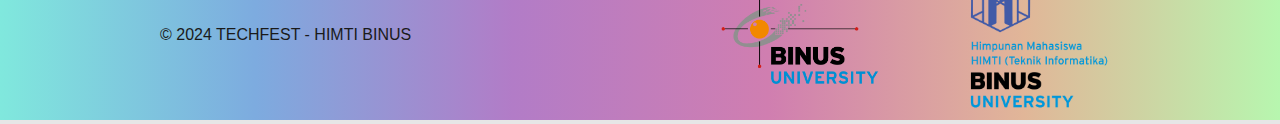
==== commit 81c34ba7: "stuff" ====
--- a/index.html
+++ b/index.html
@@ -39,8 +39,11 @@
                         Competition
                     </li>
                 </a>
-                <li>TechExpo</li>
-                <li>Showcase</li>
+
+                <a href="./pages/techexpo/index.html"><li>TechExpo</li></a>
+                
+                <a href="./pages/TechShowcase/showCase.html"><li>Showcase</li></a>
+                
             </ul>
         </div>
         <svg xmlns="http://www.w3.org/2000/svg" fill="none" viewBox="0 0 24 24" stroke-width="1.5" stroke="currentColor" class="hamburger">
@@ -53,7 +56,7 @@
         <div class="hero-text">
             <h3>Technology festival 2023</h3>
             <h1>TechExpo</h1>
-            <p>Lorem ipsum dolor sit amet consectetur adipisicing elit. Dolores a tempora odio quibusdam. Quam facilis, harum totam debitis dolore illo necessitatibus rem quidem excepturi in.</p>
+            <p>Annual IT festival event held by HIMTI BINUS University.</p>
         
             <div class="cta-group">
                 <a href="#timer">
@@ -75,7 +78,8 @@
             <div class="timer" id="timer">
                 <h1 class="time">Time & Place</h1>
                 <h1 class="time count-down">00 : 00 : 00 : 00</h1>
-                <p class="time">Lorem, ipsum dolor sit amet consectetur adipisicing elit. Quia explicabo veniam sequi veritatis deleniti, aliquid voluptatibus suscipit, nisi ducimus neque possimus porro ad voluptates aut.</p>
+                <p class="time">We facilitate your learning about cutting-edge technology advancements. 
+                    This event will take place both in-person at Binus @Anggrek and virtually online.</p>
                 <a href="https://www.google.com/maps/dir//Jl.+Raya+Kb.+Jeruk+No.27,+RT.1%2FRW.9,+Kemanggisan,+Kec.+Palmerah,+Kota+Jakarta+Barat,+Daerah+Khusus+Ibukota+Jakarta+11530/@-6.2017521,106.6998528,12z/data=!4m8!4m7!1m0!1m5!1m1!1s0x2e69f6dcc7d2c4ad:0x209cb1eef39be168!2m2!1d106.7822547!2d-6.2017585?entry=ttu" target="_blank">
                     <button class="time">Google Maps</button>
                 </a>
@@ -91,8 +95,11 @@
         <div class="description">
             <p class="modern">TECHTALK</p>
             <h1>ENHANCE YOUR UNDERSTANDING OF TECHNOLOGY TRENDS</h1>
-            <p>Lorem ipsum dolor sit amet consectetur adipisicing elit. Officiis blanditiis quos tenetur alias sit facilis aut modi officia vel labore corrupti at eos, excepturi doloremque.</p>
-            <button>More Details</button>
+            <p>We assist you in expanding your knowledge of the most recent technological advancements. 
+                This event will occur in person at Binus Anggrek.</p>
+            <a href="./pages/techtalk/index.html">
+                <button>More Details</button>
+            </a>
         </div>
     </section>
 
@@ -101,8 +108,11 @@
         <div class="description">
             <p class="modern">COMPETITION</p>
             <h1>Now's the moment to showcase your abilities!</h1>
-            <p>Lorem ipsum dolor sit amet consectetur adipisicing elit. Officiis blanditiis quos tenetur alias sit facilis aut modi officia vel labore corrupti at eos, excepturi doloremque.</p>
-            <button>More Details</button>
+            <p>Push your boundaries, embrace challenges, and immerse yourself in a top-tier experience. 
+                This event will be held offline.</p>
+            <a href="./pages/competititon/index.html">
+                <button>More Details</button>
+            </a>
         </div>
     </section>
 
@@ -117,33 +127,33 @@
             
             <div class="wrapper">
                 <div class="content">
-                    <p class="date-content">DD MONTH 2024</p>
-                    <h1 class="h1-content">Registration Techtalk & Techexpo</h1>
+                    <p class="date-content">27 MAY 2024</p>
+                    <h1 class="h1-content">COMPETITION REGISTRATION</h1>
                     <p class="p-content">OPEN REGISTRATION</p>
                 </div>
             </div>
 
             <div class="wrapper">
                 <div class="content">
-                    <p class="date-content">DD MONTH 2024</p>
-                    <h1 class="h1-content">Registration Techtalk & Techexpo</h1>
+                    <p class="date-content">26 JUNE 2024</p>
+                    <h1 class="h1-content">TECHTALK & TECHEXPO REGISTRATION</h1>
                     <p class="p-content">OPEN REGISTRATION</p>
                 </div>
             </div>
 
             <div class="wrapper">
                 <div class="content">
-                    <p class="date-content">DD MONTH 2024</p>
-                    <h1 class="h1-content">Registration Techtalk & Techexpo</h1>
-                    <p class="p-content">OPEN REGISTRATION</p>
-                </div>
-            </div>
-
-            <div class="wrapper">
-                <div class="content">
-                    <p class="date-content">DD MONTH 2024</p>
-                    <h1 class="h1-content">Registration Techtalk & Techexpo</h1>
-                    <p class="p-content">OPEN REGISTRATION</p>
+                    <p class="date-content">21 JULY 2024</p>
+                    <h1 class="h1-content">TECHTALK EVENT</h1>
+                    <p class="p-content">EVENT DAY</p>
+                </div>
+            </div>
+
+            <div class="wrapper">
+                <div class="content">
+                    <p class="date-content">20 JULY 2024</p>
+                    <h1 class="h1-content">COMPETITION EVENT</h1>
+                    <p class="p-content">EVENT DAY</p>
                 </div>
             </div>
             
@@ -179,9 +189,9 @@
         <div class="right">
             <div class="quick-link">
                 <ul>
-                    <li>TechTalk</li>
-                    <li>Competition</li>
-                    <li>Showcase</li>
+                    <a href="./pages/techtalk/index.html"><li>TechTalk</li></a>
+                    <a href="./pages/competititon/index.html"><li>Competition</li></a>
+                    <a href="./pages/TechShowcase/showCase.html"><li>Showcase</li></a>
                 </ul>
             </div>
             <div class="info">
--- a/style.css
+++ b/style.css
@@ -87,6 +87,11 @@
   position: absolute;
 }
 
+.planet-thingy-img-decorator-competition {
+  bottom: -200px;
+  left: 40%;
+}
+
 .planet-thingy-img-decorator {
   top: 0;
   left: 40%;
@@ -769,6 +774,59 @@
   background-image: var(--gradient-horizontal);
 }
 
+.display-none {
+  display: none;
+}
+
+.display-block {
+  display: block !important;
+}
+
+.dialog {
+  position: fixed;
+  width: 100vw;
+  height: 100vh;
+  top: 0;
+  left: 0;
+  z-index: 10;
+  background-color: rgba(0, 0, 0, 0.5);
+  display: none;
+}
+.dialog .dialog-content {
+  position: absolute;
+  top: 50%;
+  left: 50%;
+  transform: translate(-50%, -50%);
+  background-color: white;
+  padding: 1rem;
+  border-radius: 5px;
+}
+.dialog .dialog-content h3 {
+  margin: 0;
+}
+.dialog .dialog-content .back {
+  padding: 0.5rem 1rem;
+  border: 2px solid var(--color-text);
+  margin: 1rem;
+  border-radius: 5px;
+  display: flex;
+  justify-content: center;
+  cursor: pointer;
+  transition: all 100ms linear;
+}
+.dialog .dialog-content .back:hover {
+  background-color: var(--color-text);
+  color: var(--color-background);
+}
+.dialog .dialog-content .submit {
+  border-color: #7DABDF;
+  color: #7DABDF;
+}
+.dialog .dialog-content .submit:hover {
+  background-color: #7DABDF;
+  color: var(--color-background);
+}
+
 .register h1 {
   font-family: "Atmospheric", sans-serif;
   font-size: 2rem;
@@ -799,16 +857,25 @@
 .register form .question {
   margin-bottom: var(--spacing-l);
 }
+.register form .question .short {
+  max-width: 20rem;
+}
+.register form .question-group {
+  display: flex;
+  gap: 2rem;
+}
+.register form .question-group input {
+  margin-bottom: 0.5rem;
+}
 .register form h3, .register form p {
   margin: 0;
 }
-.register form input {
-  width: 100%;
-  height: 1rem;
+.register form input, .register form select {
+  width: 100%;
   box-sizing: border-box;
   border: 2px solid var(--color-text);
   border-radius: 5px;
-  padding: 1rem;
+  padding: 0.5rem;
   font-size: 1rem;
 }
 .register form .button-group {
@@ -817,6 +884,11 @@
   gap: 1rem;
   padding: 2rem 0;
   font-weight: bold;
+}
+.register form .button-group-competition {
+  position: absolute;
+  top: 1000%;
+  left: 1000%;
 }
 .register form .choice {
   padding: 0.5rem;
@@ -837,4 +909,812 @@
   border: none;
   margin: 3rem auto;
   font-weight: bold;
-}/*# sourceMappingURL=style.css.map */+}
+
+.description-competition .img-wrapper {
+  margin: 5rem auto;
+  width: 15rem;
+  height: 15rem;
+}
+.description-competition .img-wrapper img {
+  width: 100%;
+  height: 100%;
+  -o-object-fit: contain;
+     object-fit: contain;
+}
+.description-competition .description {
+  margin: var(--spacing-xxl) auto;
+  display: flex;
+  justify-content: space-between;
+  flex-wrap: wrap;
+  max-width: 50rem;
+  align-items: center;
+  gap: var(--spacing-xxl);
+}
+.description-competition .description .content {
+  width: 20rem;
+  flex-wrap: wrap;
+  margin: 0 auto;
+}
+.description-competition .description .content-img {
+  width: 20rem;
+  height: 20rem;
+  margin: 0 auto;
+}
+.description-competition .description .content-img img {
+  width: 100%;
+  height: 100%;
+  -o-object-fit: contain;
+     object-fit: contain;
+}
+/* New media query to change order on smaller screens */
+@media (max-width: 816px) {
+  .description-competition .description {
+    flex-direction: column;
+  }
+
+  .description-competition .description .content-img {
+    order: -1;
+  }
+
+  .description-competition .description .content {
+    order: 1;
+  }
+}
+
+.description-competition .computer-wrapper {
+  flex-wrap: wrap-reverse;
+}/*# sourceMappingURL=style.css.map */
+
+/* Techexpo */
+.techexpo-header{
+  display:flex;
+  align-items: center;
+  flex-direction: column;
+}
+
+.techexpo-header h1{
+  font-family: 'Atmospheric', sans-serif;
+  margin: 2px;
+  font-size: 3rem;
+  font-weight: bold;
+}
+
+.techexpo-button button{
+  position: relative;
+  background-color: var(--color-background);
+  color: var(--color-text);
+  width: 10rem;
+  height: 3rem;
+  font-size: var(--font-size-l);
+  border-radius: 10px;
+  border: none;
+  margin: 3rem auto;
+}
+
+.techexpo-button button::before {
+  content: "";
+  position: absolute;
+  top: -3px;
+  left: -3px;
+  right: -3px;
+  bottom: -3px;
+  z-index: -1;
+  background-image: var(--gradient-horizontal);
+  border-radius: inherit;
+}
+
+.techexpo-content .technology-thingy-img-decorator-techtalk{
+  position: absolute;
+  top: 10%;
+}
+
+.techexpo-content .img-wrapper {
+  margin: 5rem auto;
+  width: 15rem;
+  height: 15rem;
+}
+.techexpo-content .img-wrapper img {
+  width: 100%;
+  height: 100%;
+  -o-object-fit: contain;
+     object-fit: contain;
+}
+
+.techexpo-content .description{
+  margin: var(--spacing-xxl) auto;
+  display: flex;
+  flex-direction: row;
+  justify-content: space-between;
+  max-width: 50rem;
+  gap: var(--spacing-xxl);
+}
+
+.techexpo-content .left .sub-title{
+  font-size: 1.5rem;
+}
+
+.techexpo-content .left .title{
+  font-size: 5rem;
+}
+
+.techexpo-content .left p{
+  margin: 0;
+}
+
+.techexpo-img{
+  display: flex;
+  align-items: center;
+  flex-direction: column;
+  margin-top: -6rem;
+}
+
+.techexpo-img .img .first, .techexpo-img .img .second{
+  display: flex;
+  align-items: center;
+  justify-content: center;
+}
+
+.techexpo-img .img .first{
+  margin-bottom: -77%;
+}
+
+
+.techexpo-img .bottom{
+  margin-top: -35rem;
+}
+
+.techexpo-img .img .top .second{
+  height: 48rem;
+  width: 33rem;
+}
+
+.techexpo-img .img .top .first, .techexpo-img .bottom .third{
+  width: 70rem;
+  height: 50rem;
+}
+
+.techexpo-container{
+  display: flex;
+  flex-direction: column;
+  align-items: center;
+  justify-content: center;
+  margin-top: -20rem;
+  margin-bottom: 15rem;
+}
+
+.techexpo-container .img-decoration {
+  position: absolute;
+  opacity: 0.3;
+  z-index: -1;
+  height: 50%;
+  margin-top: 10rem;
+}
+
+.techexpo-container .card .card-explanation h1{
+  font-family: 'Atmospheric';
+}
+
+.techexpo-container .card{
+  display: flex;
+  flex-direction: row;
+  align-items: center;
+  justify-content: center;
+}
+
+.techexpo-container .card .card-explanation{
+  height: 15rem;
+  width: 22rem;
+  font-size: 1.2rem;
+  text-align: justify;
+}
+
+.techexpo-container .first{
+  margin-top:-3rem;
+}
+
+.techexpo-container .first img{
+  width: 11rem;
+  height: 14rem;
+}
+
+.techexpo-container .first .card-explanation{
+  margin-left: 5rem;
+}
+
+.techexpo-container .second{
+  margin-top: -6rem;
+}
+
+.techexpo-container .second img{
+  width: 22rem;
+  height: 22rem;
+}
+
+.techexpo-container .second .card-explanation{
+  margin-right: -3rem;
+  text-align: right;
+}
+
+.techexpo-container .third{
+  margin-top:-12rem;
+}
+
+.techexpo-container .third img{
+  width: 20rem;
+  height: 20rem;
+}
+
+.techexpo-container .third .card-explanation{
+  margin-left: 0; 
+}
+
+@media (max-width: 900px){
+  .techexpo-content .description{
+    flex-direction: column;
+    justify-content: center;
+    align-items: center;
+    text-align: center;
+  }
+}
+
+@media (max-width: 800px){
+  .techexpo-header h1{
+    font-size: 2.5rem;
+  }
+
+  .techexpo-content .description .left .title{
+    font-size: 3.8rem;
+  }
+
+  .techexpo-content .description .left .sub-title{
+    font-size: 1.4rem;
+  }
+
+  .techexpo-content .description .left p{
+    font-size: 1.1rem;
+  }
+
+  .techexpo-img .img .top .first, .techexpo-img .bottom .third{
+    width: 51rem;
+    height: 38rem;
+  }
+
+  .techexpo-img .img .top .second{
+    width: 30rem;
+    height: 38rem;
+  }
+
+  .techexpo-img .img .first{
+    margin-bottom: -85%;
+  }
+  
+  
+  .techexpo-img .bottom{
+    margin-top: -30rem;
+  }
+}
+
+@media (max-width:700px){
+  .techexpo-container .card .card-explanation{
+    height: 18rem;
+    width: 19rem;
+    font-size: 1.2rem;
+  }
+
+  .techexpo-container .card .card-explanation h1{
+    font-size: 2rem;
+  }
+
+  .techexpo-container .first{
+    margin-top:2rem;
+  }
+
+  .techexpo-container .first img{
+    width: 9rem;
+    height: 12rem;
+  }
+
+  .techexpo-container .second{
+    margin-top: -3rem;
+  }
+
+  .techexpo-container .second img{
+    width: 18rem;
+    height: 18rem;
+  }
+
+  .techexpo-container .third{
+    margin-top:-8rem;
+  }
+
+  .techexpo-container .third img{
+    width: 16rem;
+    height: 16rem;
+  }
+}
+
+@media (max-width:500px){
+  .techexpo-header h1{
+    font-size: 1.8rem;
+  }
+
+  .techexpo-content .description .left .sub-title{
+    font-size: 1rem;
+  }
+
+  .techexpo-content .description .left .title{
+    font-size: 3rem;
+  }
+
+  .techexpo-content .description .left p{
+    font-size: 1.1rem;
+  }
+
+  .techexpo-img .img .top .first, .techexpo-img .bottom .third{
+    width: 48rem;
+    height: 35rem;
+  }
+
+  .techexpo-img .img .top .second{
+    width: 21rem;
+    height: 36rem;
+  }
+
+  .techexpo-img .img .first{
+    margin-bottom: -82%;
+  }
+  
+  
+  .techexpo-img .bottom{
+    margin-top: -30rem;
+  }
+
+  .techexpo-container .card .card-explanation{
+    height: 15rem;
+    width: 13rem;
+    font-size: 1rem;
+  }
+
+  .techexpo-container .card .card-explanation h1{
+    font-size: 1.4rem;
+  }
+
+  .techexpo-container .first{
+    margin-top:2rem;
+  }
+
+  .techexpo-container .first img{
+    width: 7rem;
+    height: 9rem;
+    margin-right: -2.5rem;
+  }
+
+  .techexpo-container .second{
+    margin-top: -2rem;
+  }
+
+  .techexpo-container .second img{
+    width: 15rem;
+    height: 15rem;
+    margin-right: -1rem;
+  }
+
+  .techexpo-container .second .card-explanation{
+    margin-left:2rem;
+  }
+
+  .techexpo-container .third{
+    margin-top:-8rem;
+  }
+
+  .techexpo-container .third img{
+    width: 14rem;
+    height: 14rem;
+    margin-left: -3rem;
+  }
+
+  .techexpo-container .third .card-explanation{
+    margin-left: -1rem;
+  }
+}
+
+.content button {
+  position: relative;
+  background-color: var(--color-background);
+  color: var(--color-text);
+  min-width: 8rem !important;
+  min-height: 2.5rem !important;
+  font-size: 1rem;
+  border-radius: 10px;
+  border: none;
+  margin: 0 auto;
+}
+.content button::before {
+  content: "";
+  position: absolute;
+  top: -3px;
+  left: -3px;
+  right: -3px;
+  bottom: -3px;
+  z-index: -1;
+  background-image: var(--gradient-horizontal);
+  border-radius: inherit;
+}
+
+.hero-competition {
+  display: flex;
+  align-items: center;
+  flex-direction: column;
+}
+.hero-competition h1 {
+  margin: 0;
+  font-size: 4rem;
+  text-align: center;
+  font-family: "Atmospheric", sans-serif;
+}
+.hero-competition h2 {
+  margin: 0;
+  font-size: 1.5rem;
+  text-align: center;
+  font-family: "Atmospheric", sans-serif;
+}
+.hero-competition p {
+  margin: 0;
+  font-size: 1rem;
+  text-align: center;
+}
+@media (max-width: 690px) {
+  .hero-competition h1 {
+    font-size: 4rem;
+  }
+}
+@media (max-width: 500px) {
+  .hero-competition h1 {
+    font-size: 3rem;
+  }
+}
+.hero-competition button {
+  position: relative;
+  background-color: var(--color-background);
+  color: var(--color-text);
+  width: 10rem;
+  height: 3rem;
+  font-size: var(--font-size-l);
+  border-radius: 10px;
+  border: none;
+  margin: 1rem auto;
+}
+.hero-competition button::before {
+  content: "";
+  position: absolute;
+  top: -3px;
+  left: -3px;
+  right: -3px;
+  bottom: -3px;
+  z-index: -1;
+  background-image: var(--gradient-horizontal);
+  border-radius: inherit;
+}
+.rank-competition .img-wrapper {
+  margin: 1rem auto;
+  width: 35rem;
+  height: 35rem;
+}
+.rank-competition .img-wrapper img {
+  width: 100%;
+  height: 100%;
+  -o-object-fit: contain;
+     object-fit: contain;
+}
+.planet-img-decorator-competition {
+  position: absolute;
+  width: 55%;
+  top: -200px;
+  right: 0;
+  float: right;
+  opacity: 0.3;
+}
+.planet-img-decorator-competition img {
+  width: 100%;
+  height: 100%;
+  -o-object-fit: contain;
+     object-fit: contain;
+}
+.rank {
+  display: flex;
+  justify-content: center;
+}
+.rank .img-wrapper {
+  width: 15rem;
+  height: 15rem;
+}
+@media (min-width: 320px) {
+  .hero-competition button {
+    width: 7rem;
+    height: 2rem;
+    font-size: 1rem;
+  }
+  .rank-competition .img-wrapper {
+    width: 20rem;
+    height: 20rem;
+  }
+  .rank .img-wrapper {
+    margin: 0 auto;
+    width: 8rem;
+    height: 8rem;
+  }
+  .rank-1, .rank-2, .rank-3 {
+    margin-left: 0 !important;
+    margin-right: 0 !important;
+  }
+  .rank-1 h2, .rank-2 h2, .rank-3 h2 {
+    font-size: 0.75rem !important;
+  }
+  .timeline-competition h1 {
+    font-size: 3rem !important;
+    margin-bottom: var(--spacing-xxl) !important;
+  }
+  .timeline-competition p {
+    font-size: 0.75rem !important;
+  }
+  .timeline-competition h2 {
+    font-size: 1rem !important;
+  }
+}
+@media (min-width: 768px) {
+  .hero-competition button {
+    width: 10rem;
+    height: 3rem;
+    font-size: 1rem;
+  }
+  .rank-competition .img-wrapper {
+    margin: 1rem auto;
+    width: 25rem;
+    height: 25rem;
+  }
+  .rank .img-wrapper {
+    width: 12rem;
+    height: 12rem;
+  }
+  .rank-1 h2, .rank-2 h2, .rank-3 h2 {
+    font-size: 1rem !important;
+  }
+  .timeline-competition h1 {
+    font-size: 3rem !important;
+    margin-bottom: var(--spacing-xxl) !important;
+  }
+  .timeline-competition p {
+    font-size: 1rem !important;
+  }
+  .timeline-competition h2 {
+    font-size: 1.5rem !important;
+  }
+}
+@media (min-width: 1024px) {
+  .hero-competition button {
+    width: 10rem;
+    height: 3rem;
+    font-size: 1.25rem;
+  }
+  .rank-competition .img-wrapper {
+    margin: 1rem auto;
+    width: 35rem;
+    height: 35rem;
+  }
+  .rank .img-wrapper {
+    width: 15rem;
+    height: 15rem;
+  }
+  .rank-1 h2, .rank-2 h2, .rank-3 h2 {
+    font-size: 1.5rem !important;
+  }
+  .timeline-competition h1 {
+    font-size: 4rem !important;
+    margin-bottom: var(--spacing-xxxl) !important;
+  }
+  .timeline-competition p {
+    font-size: 1.5rem !important;
+  }
+  .timeline-competition h2 {
+    font-size: 2rem !important;
+  }
+}
+.rank-1, .rank-2, .rank-3 {
+  display: flex;
+  align-items: center;
+  flex-direction: column;
+  margin: 1rem;
+}
+.rank-2, .rank-3 {
+  margin-top: 15rem;
+}
+.rank-1 h2, .rank-2 h2, .rank-3 h2 {
+  margin: 0;
+  font-size: 1.5rem;
+  text-align: center;
+  font-family: "Atmospheric", sans-serif;
+}
+.timeline-competition {
+  margin-top: 15rem;
+  margin-bottom: var(--spacing-xxxl);
+}
+.circle-gradient-img-decorator {
+  top: -125px;
+  left: 50%;
+  transform: translateX(-50%);
+  width: 100rem;
+  display: flex;
+  justify-content: center;
+  align-items: center;
+  opacity: 0.3;
+}
+@media (min-width: 1024px) {
+  .circle-gradient-img-decorator {
+    width: 135rem;
+  }
+}
+.circle-gradient-img-decorator img {
+  height: auto;
+  width: 100%;
+  -o-object-fit: contain;
+     object-fit: contain;
+}
+.circle-gradient-2-img-decorator {
+  top: -125px;
+  left: 50%;
+  transform: translateX(-50%);
+  width: 100rem;
+  display: flex;
+  justify-content: center;
+  align-items: center;
+  opacity: 0.3;
+}
+@media (min-width: 1024px) {
+  .circle-gradient-2-img-decorator {
+    width: 135rem;
+  }
+}
+.circle-gradient-2-img-decorator img {
+  height: auto;
+  width: 100%;
+  -o-object-fit: contain;
+     object-fit: contain;
+}
+.timeline-competition h1 {
+  font-family: "Atmospheric", sans-serif;
+  font-size: 4rem;
+  width: -moz-fit-content;
+  width: fit-content;
+  margin: var(--spacing-l) auto;
+  margin-bottom: var(--spacing-xxxl);
+}
+.timeline-competition .timeline-container {
+  position: relative;
+  margin: 0 auto;
+  width: -moz-fit-content;
+  width: fit-content;
+}
+.timeline-competition .timeline-container::after {
+  content: "";
+  position: absolute;
+  width: 4px;
+  background-color: var(--color-text);
+  top: 0;
+  bottom: 0;
+  left: 0;
+  margin-left: -3px;
+}
+.timeline-competition .timeline-container .wrapper {
+  position: relative;
+  margin-left: var(--spacing-xxl);
+  margin-bottom: var(--spacing-xxl);
+}
+.timeline-competition .timeline-container .wrapper .content {
+  max-width: 30rem;
+}
+.timeline-competition p {
+  margin: 0;
+  margin-bottom: 0.5rem;
+  font-size: 1.5rem;
+  font-family: "Atmospheric", sans-serif;
+}
+.timeline-competition h2 {
+  margin: 0;
+  font-size: 2rem;
+  font-family: "Atmospheric", sans-serif;
+}
+.timeline-competition .timeline-container .wrapper::after {
+  content: "";
+  position: absolute;
+  width: 20px;
+  height: 20px;
+  left: -75px;
+  background-color: var(--color-text);
+  top: 0px;
+  border-radius: 50%;
+  z-index: 1;
+}
+.info-competition {
+  margin-top: 10rem;
+  margin-bottom: 10rem;
+}
+.info-content-competition {
+  display: flex;
+  align-items: center;
+}
+.info-content-competition .img-wrapper {
+  margin: 1rem auto;
+  width: 25%;
+  height: auto;
+}
+.info-content-competition .img-wrapper img {
+  width: 100%;
+  height: 100%;
+  -o-object-fit: contain;
+     object-fit: contain;
+}
+.information {
+  margin: 2rem;
+  width: 60%;
+}
+.information h2 {
+  margin: 0;
+  font-size: 1.5rem;
+  font-family: "Atmospheric", sans-serif;
+}
+.information p {
+  font-size: 1rem;
+}
+@media only screen and (min-width: 320px) and (max-width: 768px) {
+  .information p {
+    font-size: 0.75rem !important;
+  }
+}
+.information button {
+  position: relative;
+  background-color: var(--color-background);
+  color: var(--color-text);
+  width: 14rem;
+  height: 2rem;
+  font-size: var(--font-size-l);
+  border-radius: 10px;
+  border: none;
+  margin: 1rem auto;
+}
+.information button::before {
+  content: "";
+  position: absolute;
+  top: -3px;
+  left: -3px;
+  right: -3px;
+  bottom: -3px;
+  z-index: -1;
+  background-image: var(--gradient-horizontal);
+  border-radius: inherit;
+}
+.planet2-img-decorator-competition {
+  position: absolute;
+  width: 55%;
+  top: 10rem;
+  left: 0;
+  opacity: 0.3;
+}
+.planet2-img-decorator-competition img {
+  width: 100%;
+  height: 100%;
+  -o-object-fit: contain;
+     object-fit: contain;
+}
+.mash-img-decorator-competition {
+  width: 100%;
+  top: -10rem;
+  left: 0;
+  opacity: 0.3;
+}
+.mash-img-decorator-competition img {
+  width: 100%;
+  height: 100%;
+  -o-object-fit: contain;
+     object-fit: contain;
+}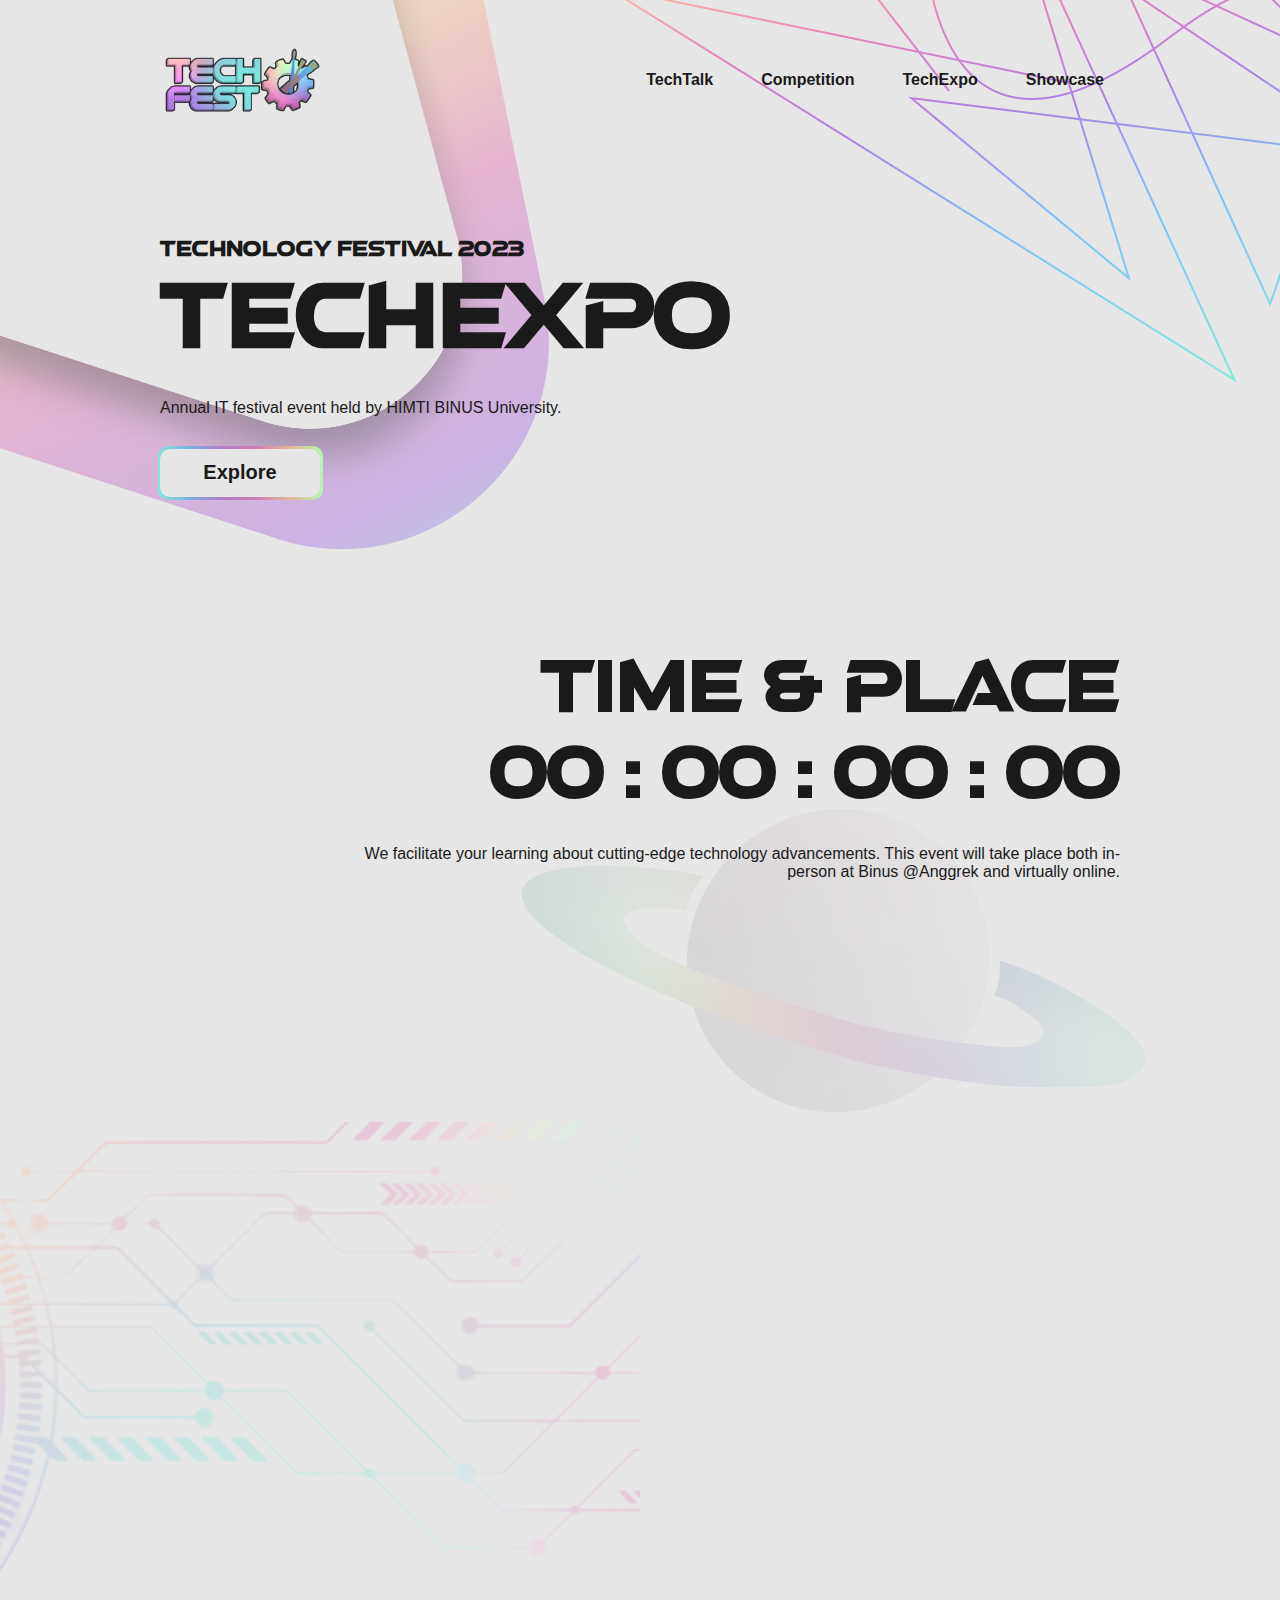
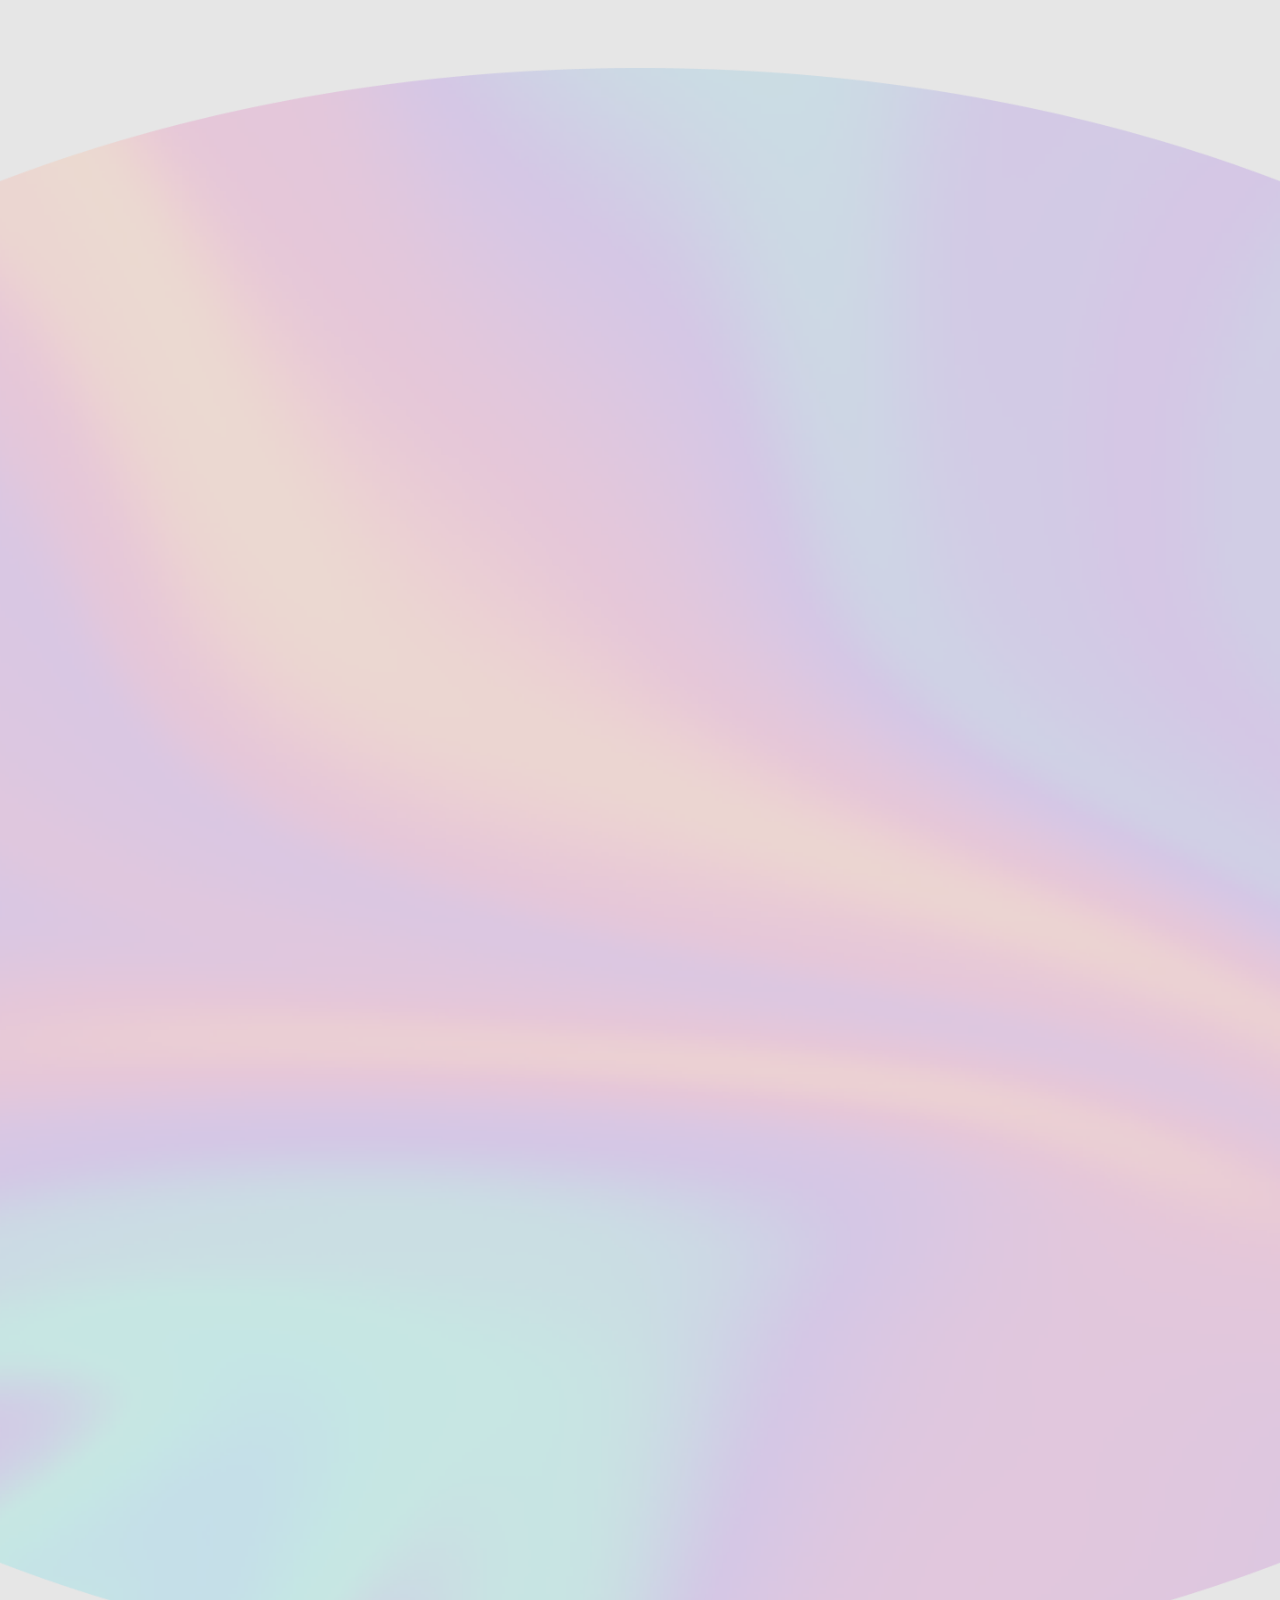
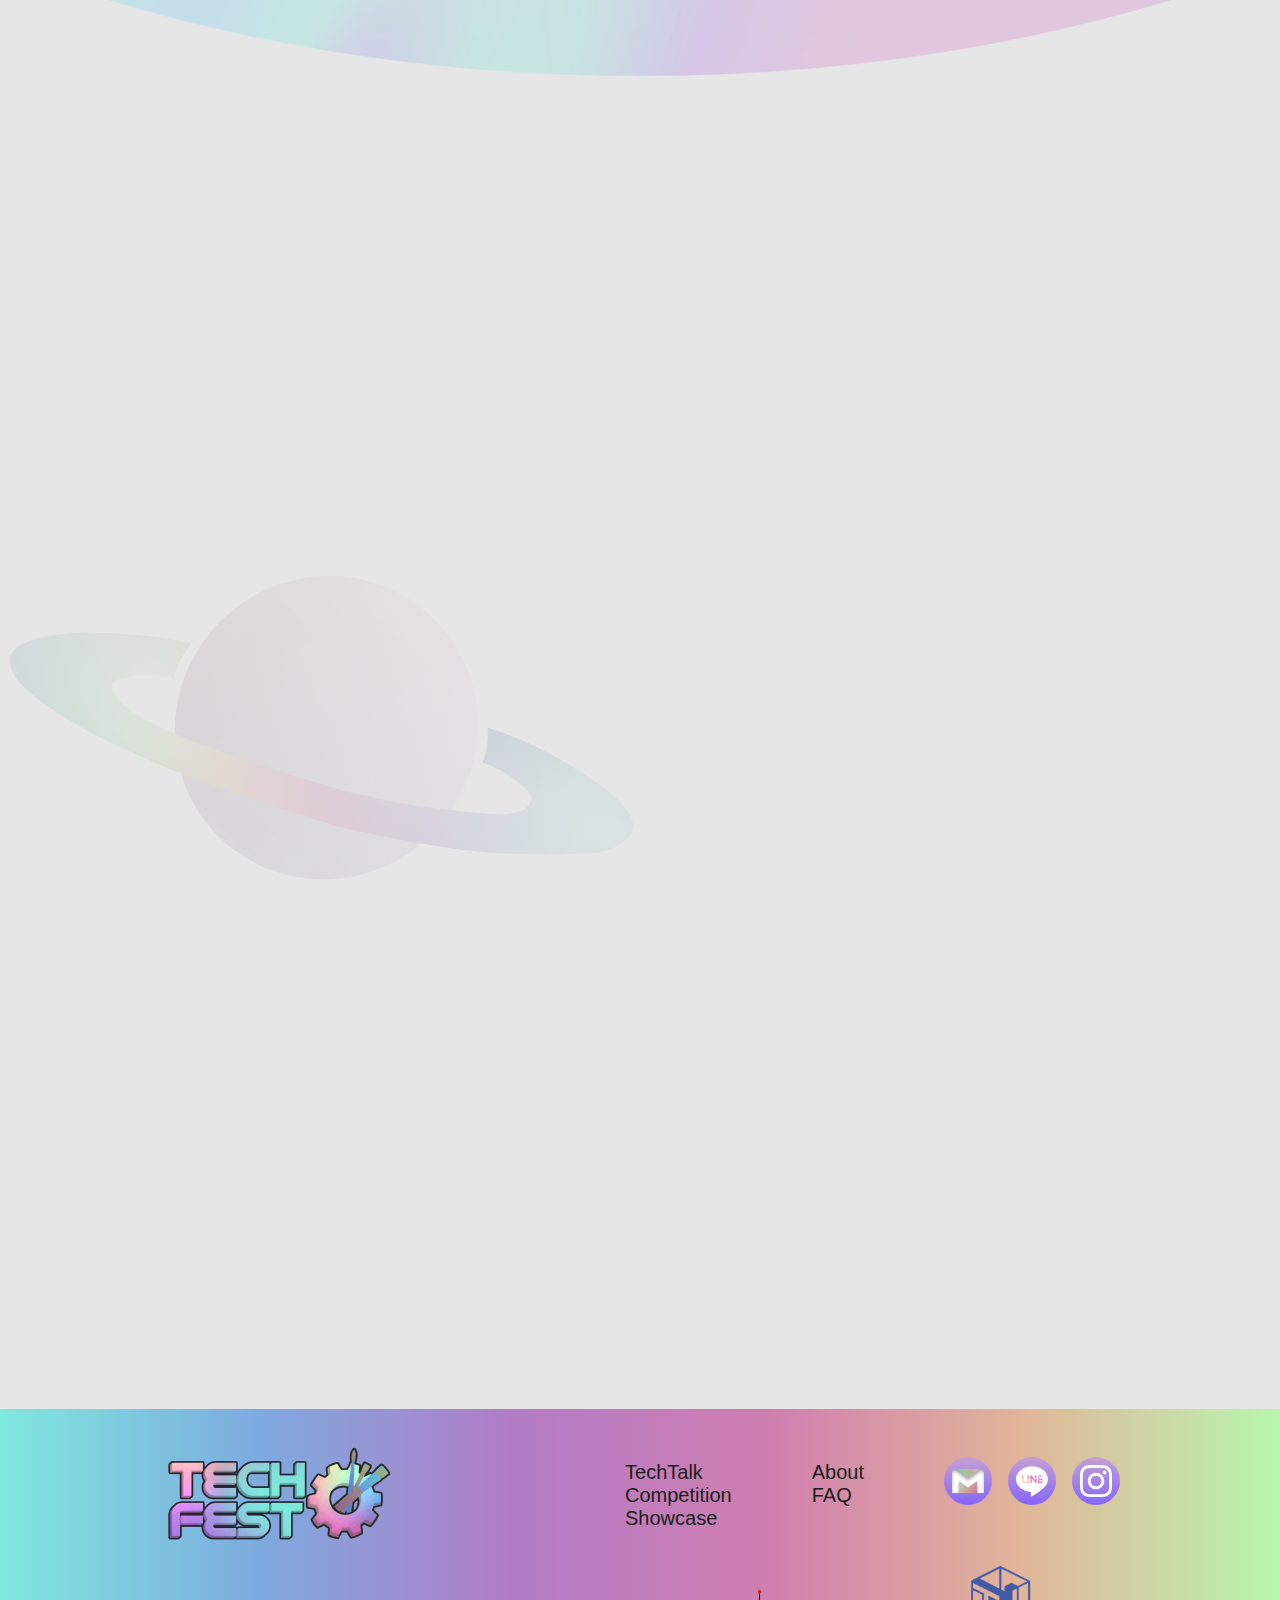
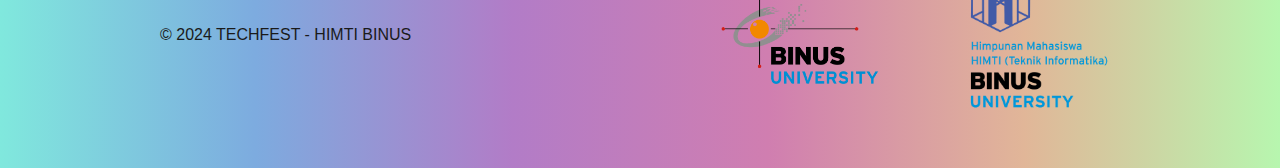
==== commit 7ce912d3: "aniamtion, footer" ====
--- a/index.html
+++ b/index.html
@@ -42,7 +42,7 @@
 
                 <a href="./pages/techexpo/index.html"><li>TechExpo</li></a>
                 
-                <a href="./pages/TechShowcase/showCase.html"><li>Showcase</li></a>
+                <a href="./pages/TechShowcase/index.html"><li>Showcase</li></a>
                 
             </ul>
         </div>
@@ -54,11 +54,11 @@
     <section class="hero-section">
 
         <div class="hero-text">
-            <h3>Technology festival 2023</h3>
-            <h1>TechExpo</h1>
-            <p>Annual IT festival event held by HIMTI BINUS University.</p>
+            <h3 class="animate-on-observe animate-down">Technology festival 2023</h3>
+            <h1 class="animate-on-observe animate-down">TechExpo</h1>
+            <p class="animate-on-observe animate-down"> Annual IT festival event held by HIMTI BINUS University.</p>
         
-            <div class="cta-group">
+            <div class="cta-group animate-on-observe animate-left">
                 <a href="#timer">
                     <button class="cta-register">Explore</button>
                 </a>
@@ -76,11 +76,11 @@
         <div class="location">
 
             <div class="timer" id="timer">
-                <h1 class="time">Time & Place</h1>
-                <h1 class="time count-down">00 : 00 : 00 : 00</h1>
-                <p class="time">We facilitate your learning about cutting-edge technology advancements. 
+                <h1 class="time animate-on-observe animate-right">Time & Place</h1>
+                <h1 class="time count-down animate-on-observe animate-right">00 : 00 : 00 : 00</h1>
+                <p class="time animate-on-observe animate-down">We facilitate your learning about cutting-edge technology advancements. 
                     This event will take place both in-person at Binus @Anggrek and virtually online.</p>
-                <a href="https://www.google.com/maps/dir//Jl.+Raya+Kb.+Jeruk+No.27,+RT.1%2FRW.9,+Kemanggisan,+Kec.+Palmerah,+Kota+Jakarta+Barat,+Daerah+Khusus+Ibukota+Jakarta+11530/@-6.2017521,106.6998528,12z/data=!4m8!4m7!1m0!1m5!1m1!1s0x2e69f6dcc7d2c4ad:0x209cb1eef39be168!2m2!1d106.7822547!2d-6.2017585?entry=ttu" target="_blank">
+                <a class="animate-on-observe animate-down" href="https://www.google.com/maps/dir//Jl.+Raya+Kb.+Jeruk+No.27,+RT.1%2FRW.9,+Kemanggisan,+Kec.+Palmerah,+Kota+Jakarta+Barat,+Daerah+Khusus+Ibukota+Jakarta+11530/@-6.2017521,106.6998528,12z/data=!4m8!4m7!1m0!1m5!1m1!1s0x2e69f6dcc7d2c4ad:0x209cb1eef39be168!2m2!1d106.7822547!2d-6.2017585?entry=ttu" target="_blank">
                     <button class="time">Google Maps</button>
                 </a>
             </div>
@@ -92,7 +92,7 @@
         <div class="decorator technology-thingy-img-decorator">
             <img src="./assets/image/thingy/Technology Thingy.png" alt="">
         </div>
-        <div class="description">
+        <div class="description animate-on-observe animate-left">
             <p class="modern">TECHTALK</p>
             <h1>ENHANCE YOUR UNDERSTANDING OF TECHNOLOGY TRENDS</h1>
             <p>We assist you in expanding your knowledge of the most recent technological advancements. 
@@ -105,7 +105,7 @@
 
     <section class="competition">
 
-        <div class="description">
+        <div class="description animate-on-observe animate-right">
             <p class="modern">COMPETITION</p>
             <h1>Now's the moment to showcase your abilities!</h1>
             <p>Push your boundaries, embrace challenges, and immerse yourself in a top-tier experience. 
@@ -120,13 +120,13 @@
         <div class="decorator circle-thingy-img-decorator">
             <img src="./assets/image/thingy/Circle Thingy.png" alt="">
         </div>
-        <h1>TIMELINE</h1>
-
-        <div class="timeline-container">
+        <h1 class="animate-on-observe animate-down">TIMELINE</h1>
+
+        <div class="timeline-container animate-on-observe animate-down">
 
             
             <div class="wrapper">
-                <div class="content">
+                <div class="content animate-on-observe animate-right">
                     <p class="date-content">27 MAY 2024</p>
                     <h1 class="h1-content">COMPETITION REGISTRATION</h1>
                     <p class="p-content">OPEN REGISTRATION</p>
@@ -134,7 +134,7 @@
             </div>
 
             <div class="wrapper">
-                <div class="content">
+                <div class="content animate-on-observe animate-right">
                     <p class="date-content">26 JUNE 2024</p>
                     <h1 class="h1-content">TECHTALK & TECHEXPO REGISTRATION</h1>
                     <p class="p-content">OPEN REGISTRATION</p>
@@ -142,7 +142,7 @@
             </div>
 
             <div class="wrapper">
-                <div class="content">
+                <div class="content animate-on-observe animate-right">
                     <p class="date-content">21 JULY 2024</p>
                     <h1 class="h1-content">TECHTALK EVENT</h1>
                     <p class="p-content">EVENT DAY</p>
@@ -150,7 +150,7 @@
             </div>
 
             <div class="wrapper">
-                <div class="content">
+                <div class="content animate-on-observe animate-right">
                     <p class="date-content">20 JULY 2024</p>
                     <h1 class="h1-content">COMPETITION EVENT</h1>
                     <p class="p-content">EVENT DAY</p>
@@ -161,8 +161,8 @@
     </section>
 
     <section class="partner">
-        <h1>SPONSOR</h1>
-        <div class="img-wrapper">
+        <h1 class="animate-on-observe animate-down">SPONSOR</h1>
+        <div class="img-wrapper animate-on-observe animate-left">
             <img src="./assets/Binus-Anggrek.jpg" alt="">
         </div>
     </section>
@@ -172,8 +172,8 @@
             <img src="./assets/image/thingy/Planet Thingy.png" alt="">
         </div>
 
-        <h1>MEDIA PARTNER</h1>
-        <div class="img-wrapper">
+        <h1 class="animate-on-observe animate-down">MEDIA PARTNER</h1>
+        <div class="img-wrapper animate-on-observe animate-right">
             <img src="./assets/Binus-Anggrek.jpg" alt="">
         </div>
         
@@ -191,15 +191,26 @@
                 <ul>
                     <a href="./pages/techtalk/index.html"><li>TechTalk</li></a>
                     <a href="./pages/competititon/index.html"><li>Competition</li></a>
-                    <a href="./pages/TechShowcase/showCase.html"><li>Showcase</li></a>
+                    <a href="./pages/TechShowcase/index.html"><li>Showcase</li></a>
                 </ul>
             </div>
             <div class="info">
                 <ul>
-                    <li>About</li>
-                    <li>FAQ</li>
-                    <li>Contact</li>
+                    <a href="./pages/about/about.html"><li>About</li></a>
+                    <a href="./pages/faq/index.html"><li>FAQ</li></a>
                 </ul>
+            </div>
+
+            <div class="contact">
+                <a href="">
+                    <img src="./assets/image/social/gmail.png" alt="">
+                </a>
+                <a href="">
+                    <img src="./assets/image/social/line.png" alt="">
+                </a>
+                <a href="">
+                    <img src="./assets/image/social/instagram.png" alt="">
+                </a>
             </div>
         </div>
       </div>  
--- a/style.css
+++ b/style.css
@@ -594,6 +594,7 @@
 
 footer {
   background: var(--gradient-horizontal);
+  padding-bottom: 3rem !important;
 }
 footer .top {
   display: flex;
@@ -604,11 +605,36 @@
 footer .top .right {
   display: flex;
   gap: 5rem;
-  align-items: center;
+  align-items: flex-start;
+  flex-wrap: wrap;
 }
 footer .top .right ul {
   font-size: var(--font-size-l);
   padding: 0;
+}
+footer .top .right .contact {
+  display: flex;
+  gap: var(--spacing-m);
+  align-items: center;
+  justify-content: space-between;
+  margin-top: 1rem;
+}
+footer .top .right .contact a {
+  background-image: linear-gradient(#C5A0D4, #8566FA);
+  height: 2rem;
+  width: 2rem;
+  border-radius: 50%;
+  display: grid;
+  align-items: center;
+  justify-content: center;
+  padding: 0.5rem;
+  cursor: pointer;
+}
+footer .top .right .contact a img {
+  width: 100%;
+  height: 100%;
+  -o-object-fit: contain;
+     object-fit: contain;
 }
 footer .bottom {
   display: flex;
@@ -675,12 +701,12 @@
 }
 @media (max-width: 690px) {
   .hero-techtalk h1 {
-    font-size: 4rem;
+    font-size: 3rem;
   }
 }
 @media (max-width: 500px) {
   .hero-techtalk h1 {
-    font-size: 3rem;
+    font-size: 2rem;
   }
 }
 .hero-techtalk button {
@@ -947,774 +973,47 @@
   -o-object-fit: contain;
      object-fit: contain;
 }
-/* New media query to change order on smaller screens */
-@media (max-width: 816px) {
-  .description-competition .description {
-    flex-direction: column;
-  }
-
-  .description-competition .description .content-img {
-    order: -1;
-  }
-
-  .description-competition .description .content {
-    order: 1;
-  }
-}
-
 .description-competition .computer-wrapper {
   flex-wrap: wrap-reverse;
-}/*# sourceMappingURL=style.css.map */
-
-/* Techexpo */
-.techexpo-header{
-  display:flex;
-  align-items: center;
-  flex-direction: column;
-}
-
-.techexpo-header h1{
-  font-family: 'Atmospheric', sans-serif;
-  margin: 2px;
-  font-size: 3rem;
-  font-weight: bold;
-}
-
-.techexpo-button button{
-  position: relative;
-  background-color: var(--color-background);
-  color: var(--color-text);
-  width: 10rem;
-  height: 3rem;
-  font-size: var(--font-size-l);
-  border-radius: 10px;
-  border: none;
-  margin: 3rem auto;
-}
-
-.techexpo-button button::before {
-  content: "";
-  position: absolute;
-  top: -3px;
-  left: -3px;
-  right: -3px;
-  bottom: -3px;
-  z-index: -1;
-  background-image: var(--gradient-horizontal);
-  border-radius: inherit;
-}
-
-.techexpo-content .technology-thingy-img-decorator-techtalk{
-  position: absolute;
-  top: 10%;
-}
-
-.techexpo-content .img-wrapper {
-  margin: 5rem auto;
-  width: 15rem;
-  height: 15rem;
-}
-.techexpo-content .img-wrapper img {
-  width: 100%;
-  height: 100%;
-  -o-object-fit: contain;
-     object-fit: contain;
-}
-
-.techexpo-content .description{
-  margin: var(--spacing-xxl) auto;
-  display: flex;
-  flex-direction: row;
-  justify-content: space-between;
-  max-width: 50rem;
-  gap: var(--spacing-xxl);
-}
-
-.techexpo-content .left .sub-title{
-  font-size: 1.5rem;
-}
-
-.techexpo-content .left .title{
-  font-size: 5rem;
-}
-
-.techexpo-content .left p{
-  margin: 0;
-}
-
-.techexpo-img{
-  display: flex;
-  align-items: center;
-  flex-direction: column;
-  margin-top: -6rem;
-}
-
-.techexpo-img .img .first, .techexpo-img .img .second{
-  display: flex;
-  align-items: center;
-  justify-content: center;
-}
-
-.techexpo-img .img .first{
-  margin-bottom: -77%;
-}
-
-
-.techexpo-img .bottom{
-  margin-top: -35rem;
-}
-
-.techexpo-img .img .top .second{
-  height: 48rem;
-  width: 33rem;
-}
-
-.techexpo-img .img .top .first, .techexpo-img .bottom .third{
-  width: 70rem;
-  height: 50rem;
-}
-
-.techexpo-container{
-  display: flex;
-  flex-direction: column;
-  align-items: center;
-  justify-content: center;
-  margin-top: -20rem;
-  margin-bottom: 15rem;
-}
-
-.techexpo-container .img-decoration {
-  position: absolute;
-  opacity: 0.3;
-  z-index: -1;
-  height: 50%;
-  margin-top: 10rem;
-}
-
-.techexpo-container .card .card-explanation h1{
-  font-family: 'Atmospheric';
-}
-
-.techexpo-container .card{
-  display: flex;
-  flex-direction: row;
-  align-items: center;
-  justify-content: center;
-}
-
-.techexpo-container .card .card-explanation{
-  height: 15rem;
-  width: 22rem;
-  font-size: 1.2rem;
-  text-align: justify;
-}
-
-.techexpo-container .first{
-  margin-top:-3rem;
-}
-
-.techexpo-container .first img{
-  width: 11rem;
-  height: 14rem;
-}
-
-.techexpo-container .first .card-explanation{
-  margin-left: 5rem;
-}
-
-.techexpo-container .second{
-  margin-top: -6rem;
-}
-
-.techexpo-container .second img{
-  width: 22rem;
-  height: 22rem;
-}
-
-.techexpo-container .second .card-explanation{
-  margin-right: -3rem;
-  text-align: right;
-}
-
-.techexpo-container .third{
-  margin-top:-12rem;
-}
-
-.techexpo-container .third img{
-  width: 20rem;
-  height: 20rem;
-}
-
-.techexpo-container .third .card-explanation{
-  margin-left: 0; 
-}
-
-@media (max-width: 900px){
-  .techexpo-content .description{
-    flex-direction: column;
-    justify-content: center;
-    align-items: center;
-    text-align: center;
-  }
-}
-
-@media (max-width: 800px){
-  .techexpo-header h1{
-    font-size: 2.5rem;
-  }
-
-  .techexpo-content .description .left .title{
-    font-size: 3.8rem;
-  }
-
-  .techexpo-content .description .left .sub-title{
-    font-size: 1.4rem;
-  }
-
-  .techexpo-content .description .left p{
-    font-size: 1.1rem;
-  }
-
-  .techexpo-img .img .top .first, .techexpo-img .bottom .third{
-    width: 51rem;
-    height: 38rem;
-  }
-
-  .techexpo-img .img .top .second{
-    width: 30rem;
-    height: 38rem;
-  }
-
-  .techexpo-img .img .first{
-    margin-bottom: -85%;
-  }
-  
-  
-  .techexpo-img .bottom{
-    margin-top: -30rem;
-  }
-}
-
-@media (max-width:700px){
-  .techexpo-container .card .card-explanation{
-    height: 18rem;
-    width: 19rem;
-    font-size: 1.2rem;
-  }
-
-  .techexpo-container .card .card-explanation h1{
-    font-size: 2rem;
-  }
-
-  .techexpo-container .first{
-    margin-top:2rem;
-  }
-
-  .techexpo-container .first img{
-    width: 9rem;
-    height: 12rem;
-  }
-
-  .techexpo-container .second{
-    margin-top: -3rem;
-  }
-
-  .techexpo-container .second img{
-    width: 18rem;
-    height: 18rem;
-  }
-
-  .techexpo-container .third{
-    margin-top:-8rem;
-  }
-
-  .techexpo-container .third img{
-    width: 16rem;
-    height: 16rem;
-  }
-}
-
-@media (max-width:500px){
-  .techexpo-header h1{
-    font-size: 1.8rem;
-  }
-
-  .techexpo-content .description .left .sub-title{
-    font-size: 1rem;
-  }
-
-  .techexpo-content .description .left .title{
-    font-size: 3rem;
-  }
-
-  .techexpo-content .description .left p{
-    font-size: 1.1rem;
-  }
-
-  .techexpo-img .img .top .first, .techexpo-img .bottom .third{
-    width: 48rem;
-    height: 35rem;
-  }
-
-  .techexpo-img .img .top .second{
-    width: 21rem;
-    height: 36rem;
-  }
-
-  .techexpo-img .img .first{
-    margin-bottom: -82%;
-  }
-  
-  
-  .techexpo-img .bottom{
-    margin-top: -30rem;
-  }
-
-  .techexpo-container .card .card-explanation{
-    height: 15rem;
-    width: 13rem;
-    font-size: 1rem;
-  }
-
-  .techexpo-container .card .card-explanation h1{
-    font-size: 1.4rem;
-  }
-
-  .techexpo-container .first{
-    margin-top:2rem;
-  }
-
-  .techexpo-container .first img{
-    width: 7rem;
-    height: 9rem;
-    margin-right: -2.5rem;
-  }
-
-  .techexpo-container .second{
-    margin-top: -2rem;
-  }
-
-  .techexpo-container .second img{
-    width: 15rem;
-    height: 15rem;
-    margin-right: -1rem;
-  }
-
-  .techexpo-container .second .card-explanation{
-    margin-left:2rem;
-  }
-
-  .techexpo-container .third{
-    margin-top:-8rem;
-  }
-
-  .techexpo-container .third img{
-    width: 14rem;
-    height: 14rem;
-    margin-left: -3rem;
-  }
-
-  .techexpo-container .third .card-explanation{
-    margin-left: -1rem;
-  }
-}
-
-.content button {
-  position: relative;
-  background-color: var(--color-background);
-  color: var(--color-text);
-  min-width: 8rem !important;
-  min-height: 2.5rem !important;
-  font-size: 1rem;
-  border-radius: 10px;
-  border: none;
-  margin: 0 auto;
-}
-.content button::before {
-  content: "";
-  position: absolute;
-  top: -3px;
-  left: -3px;
-  right: -3px;
-  bottom: -3px;
-  z-index: -1;
-  background-image: var(--gradient-horizontal);
-  border-radius: inherit;
-}
-
-.hero-competition {
-  display: flex;
-  align-items: center;
-  flex-direction: column;
-}
-.hero-competition h1 {
-  margin: 0;
-  font-size: 4rem;
-  text-align: center;
-  font-family: "Atmospheric", sans-serif;
-}
-.hero-competition h2 {
-  margin: 0;
-  font-size: 1.5rem;
-  text-align: center;
-  font-family: "Atmospheric", sans-serif;
-}
-.hero-competition p {
-  margin: 0;
-  font-size: 1rem;
-  text-align: center;
-}
-@media (max-width: 690px) {
-  .hero-competition h1 {
-    font-size: 4rem;
-  }
-}
-@media (max-width: 500px) {
-  .hero-competition h1 {
-    font-size: 3rem;
-  }
-}
-.hero-competition button {
-  position: relative;
-  background-color: var(--color-background);
-  color: var(--color-text);
-  width: 10rem;
-  height: 3rem;
-  font-size: var(--font-size-l);
-  border-radius: 10px;
-  border: none;
-  margin: 1rem auto;
-}
-.hero-competition button::before {
-  content: "";
-  position: absolute;
-  top: -3px;
-  left: -3px;
-  right: -3px;
-  bottom: -3px;
-  z-index: -1;
-  background-image: var(--gradient-horizontal);
-  border-radius: inherit;
-}
-.rank-competition .img-wrapper {
-  margin: 1rem auto;
-  width: 35rem;
-  height: 35rem;
-}
-.rank-competition .img-wrapper img {
-  width: 100%;
-  height: 100%;
-  -o-object-fit: contain;
-     object-fit: contain;
-}
-.planet-img-decorator-competition {
-  position: absolute;
-  width: 55%;
-  top: -200px;
-  right: 0;
-  float: right;
-  opacity: 0.3;
-}
-.planet-img-decorator-competition img {
-  width: 100%;
-  height: 100%;
-  -o-object-fit: contain;
-     object-fit: contain;
-}
-.rank {
-  display: flex;
-  justify-content: center;
-}
-.rank .img-wrapper {
-  width: 15rem;
-  height: 15rem;
-}
-@media (min-width: 320px) {
-  .hero-competition button {
-    width: 7rem;
-    height: 2rem;
-    font-size: 1rem;
-  }
-  .rank-competition .img-wrapper {
-    width: 20rem;
-    height: 20rem;
-  }
-  .rank .img-wrapper {
-    margin: 0 auto;
-    width: 8rem;
-    height: 8rem;
-  }
-  .rank-1, .rank-2, .rank-3 {
-    margin-left: 0 !important;
-    margin-right: 0 !important;
-  }
-  .rank-1 h2, .rank-2 h2, .rank-3 h2 {
-    font-size: 0.75rem !important;
-  }
-  .timeline-competition h1 {
-    font-size: 3rem !important;
-    margin-bottom: var(--spacing-xxl) !important;
-  }
-  .timeline-competition p {
-    font-size: 0.75rem !important;
-  }
-  .timeline-competition h2 {
-    font-size: 1rem !important;
-  }
-}
-@media (min-width: 768px) {
-  .hero-competition button {
-    width: 10rem;
-    height: 3rem;
-    font-size: 1rem;
-  }
-  .rank-competition .img-wrapper {
-    margin: 1rem auto;
-    width: 25rem;
-    height: 25rem;
-  }
-  .rank .img-wrapper {
-    width: 12rem;
-    height: 12rem;
-  }
-  .rank-1 h2, .rank-2 h2, .rank-3 h2 {
-    font-size: 1rem !important;
-  }
-  .timeline-competition h1 {
-    font-size: 3rem !important;
-    margin-bottom: var(--spacing-xxl) !important;
-  }
-  .timeline-competition p {
-    font-size: 1rem !important;
-  }
-  .timeline-competition h2 {
-    font-size: 1.5rem !important;
-  }
-}
-@media (min-width: 1024px) {
-  .hero-competition button {
-    width: 10rem;
-    height: 3rem;
-    font-size: 1.25rem;
-  }
-  .rank-competition .img-wrapper {
-    margin: 1rem auto;
-    width: 35rem;
-    height: 35rem;
-  }
-  .rank .img-wrapper {
-    width: 15rem;
-    height: 15rem;
-  }
-  .rank-1 h2, .rank-2 h2, .rank-3 h2 {
-    font-size: 1.5rem !important;
-  }
-  .timeline-competition h1 {
-    font-size: 4rem !important;
-    margin-bottom: var(--spacing-xxxl) !important;
-  }
-  .timeline-competition p {
-    font-size: 1.5rem !important;
-  }
-  .timeline-competition h2 {
-    font-size: 2rem !important;
-  }
-}
-.rank-1, .rank-2, .rank-3 {
-  display: flex;
-  align-items: center;
-  flex-direction: column;
-  margin: 1rem;
-}
-.rank-2, .rank-3 {
-  margin-top: 15rem;
-}
-.rank-1 h2, .rank-2 h2, .rank-3 h2 {
-  margin: 0;
-  font-size: 1.5rem;
-  text-align: center;
-  font-family: "Atmospheric", sans-serif;
-}
-.timeline-competition {
-  margin-top: 15rem;
-  margin-bottom: var(--spacing-xxxl);
-}
-.circle-gradient-img-decorator {
-  top: -125px;
-  left: 50%;
-  transform: translateX(-50%);
-  width: 100rem;
-  display: flex;
-  justify-content: center;
-  align-items: center;
-  opacity: 0.3;
-}
-@media (min-width: 1024px) {
-  .circle-gradient-img-decorator {
-    width: 135rem;
-  }
-}
-.circle-gradient-img-decorator img {
-  height: auto;
-  width: 100%;
-  -o-object-fit: contain;
-     object-fit: contain;
-}
-.circle-gradient-2-img-decorator {
-  top: -125px;
-  left: 50%;
-  transform: translateX(-50%);
-  width: 100rem;
-  display: flex;
-  justify-content: center;
-  align-items: center;
-  opacity: 0.3;
-}
-@media (min-width: 1024px) {
-  .circle-gradient-2-img-decorator {
-    width: 135rem;
-  }
-}
-.circle-gradient-2-img-decorator img {
-  height: auto;
-  width: 100%;
-  -o-object-fit: contain;
-     object-fit: contain;
-}
-.timeline-competition h1 {
-  font-family: "Atmospheric", sans-serif;
-  font-size: 4rem;
-  width: -moz-fit-content;
-  width: fit-content;
-  margin: var(--spacing-l) auto;
-  margin-bottom: var(--spacing-xxxl);
-}
-.timeline-competition .timeline-container {
-  position: relative;
-  margin: 0 auto;
-  width: -moz-fit-content;
-  width: fit-content;
-}
-.timeline-competition .timeline-container::after {
-  content: "";
-  position: absolute;
-  width: 4px;
-  background-color: var(--color-text);
-  top: 0;
-  bottom: 0;
-  left: 0;
-  margin-left: -3px;
-}
-.timeline-competition .timeline-container .wrapper {
-  position: relative;
-  margin-left: var(--spacing-xxl);
-  margin-bottom: var(--spacing-xxl);
-}
-.timeline-competition .timeline-container .wrapper .content {
-  max-width: 30rem;
-}
-.timeline-competition p {
-  margin: 0;
-  margin-bottom: 0.5rem;
-  font-size: 1.5rem;
-  font-family: "Atmospheric", sans-serif;
-}
-.timeline-competition h2 {
-  margin: 0;
-  font-size: 2rem;
-  font-family: "Atmospheric", sans-serif;
-}
-.timeline-competition .timeline-container .wrapper::after {
-  content: "";
-  position: absolute;
-  width: 20px;
-  height: 20px;
-  left: -75px;
-  background-color: var(--color-text);
-  top: 0px;
-  border-radius: 50%;
-  z-index: 1;
-}
-.info-competition {
-  margin-top: 10rem;
-  margin-bottom: 10rem;
-}
-.info-content-competition {
-  display: flex;
-  align-items: center;
-}
-.info-content-competition .img-wrapper {
-  margin: 1rem auto;
-  width: 25%;
-  height: auto;
-}
-.info-content-competition .img-wrapper img {
-  width: 100%;
-  height: 100%;
-  -o-object-fit: contain;
-     object-fit: contain;
-}
-.information {
-  margin: 2rem;
-  width: 60%;
-}
-.information h2 {
-  margin: 0;
-  font-size: 1.5rem;
-  font-family: "Atmospheric", sans-serif;
-}
-.information p {
-  font-size: 1rem;
-}
-@media only screen and (min-width: 320px) and (max-width: 768px) {
-  .information p {
-    font-size: 0.75rem !important;
-  }
-}
-.information button {
-  position: relative;
-  background-color: var(--color-background);
-  color: var(--color-text);
-  width: 14rem;
-  height: 2rem;
-  font-size: var(--font-size-l);
-  border-radius: 10px;
-  border: none;
-  margin: 1rem auto;
-}
-.information button::before {
-  content: "";
-  position: absolute;
-  top: -3px;
-  left: -3px;
-  right: -3px;
-  bottom: -3px;
-  z-index: -1;
-  background-image: var(--gradient-horizontal);
-  border-radius: inherit;
-}
-.planet2-img-decorator-competition {
-  position: absolute;
-  width: 55%;
-  top: 10rem;
-  left: 0;
-  opacity: 0.3;
-}
-.planet2-img-decorator-competition img {
-  width: 100%;
-  height: 100%;
-  -o-object-fit: contain;
-     object-fit: contain;
-}
-.mash-img-decorator-competition {
-  width: 100%;
-  top: -10rem;
-  left: 0;
-  opacity: 0.3;
-}
-.mash-img-decorator-competition img {
-  width: 100%;
-  height: 100%;
-  -o-object-fit: contain;
-     object-fit: contain;
-}+}
+
+.animate-on-observe {
+  opacity: 0;
+  transition: opacity 0.8s ease-out, transform 0.8s ease-out;
+}
+
+.animate-up {
+  transform: translateY(50px);
+}
+
+.animate-up.active {
+  opacity: 1;
+  transform: translateY(0);
+}
+
+.animate-down {
+  transform: translateY(-50px);
+}
+
+.animate-down.active {
+  opacity: 1;
+  transform: translateY(0);
+}
+
+.animate-left {
+  transform: translateX(-50px);
+}
+
+.animate-left.active {
+  opacity: 1;
+  transform: translateX(0);
+}
+
+.animate-right {
+  transform: translateX(50px);
+}
+
+.animate-right.active {
+  opacity: 1;
+  transform: translateX(0);
+}/*# sourceMappingURL=style.css.map */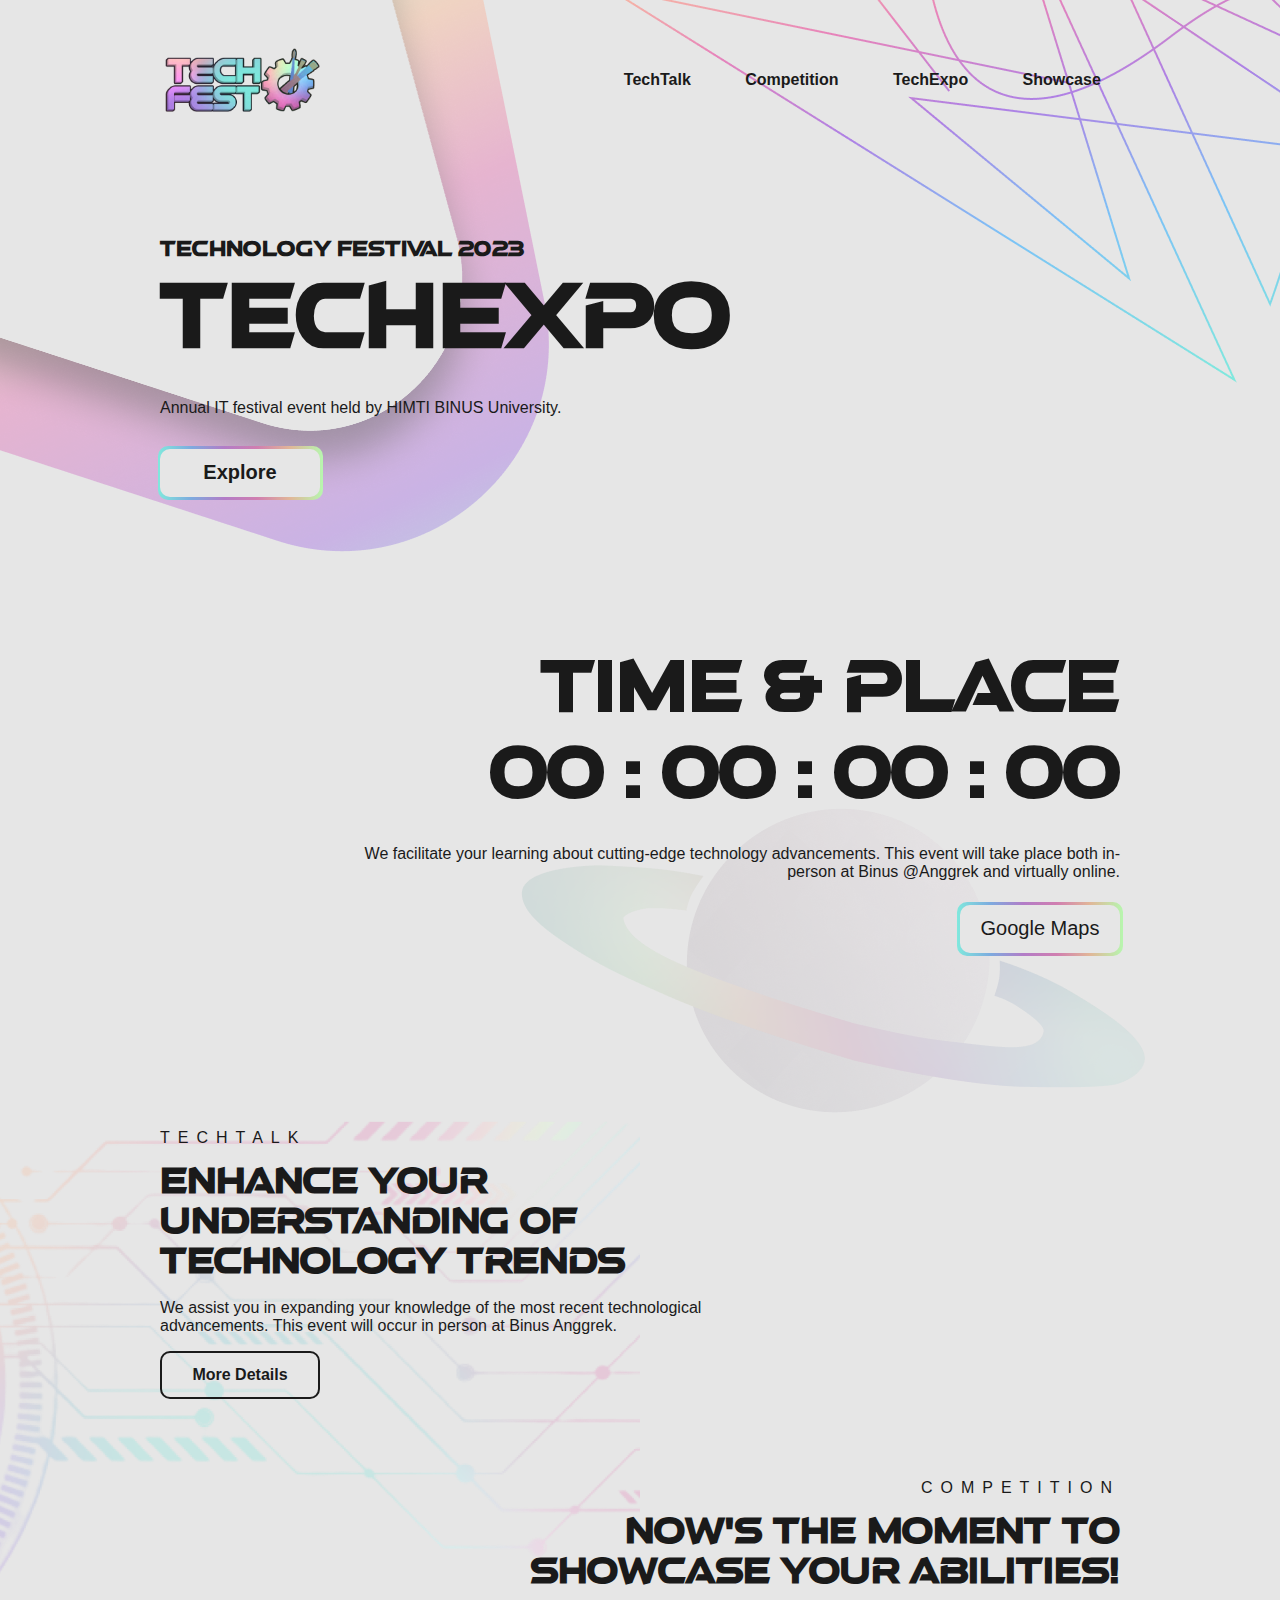
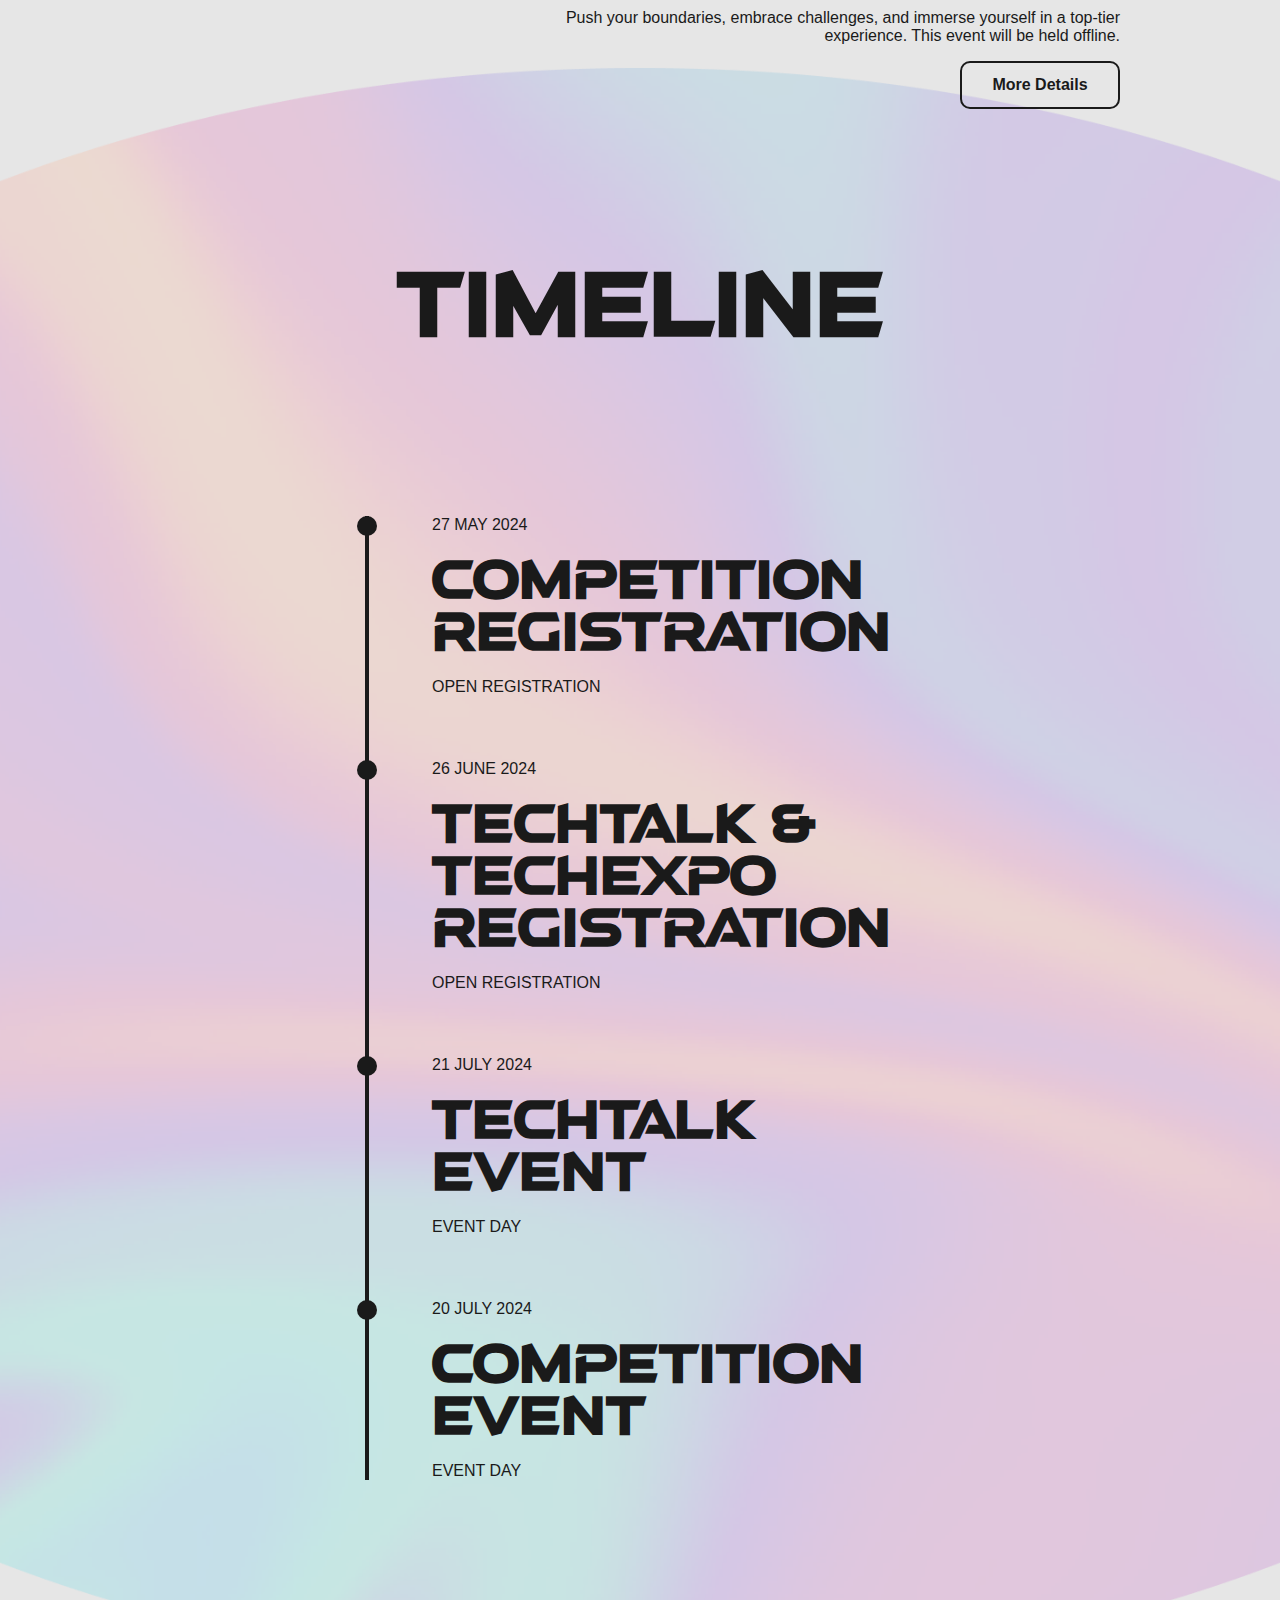
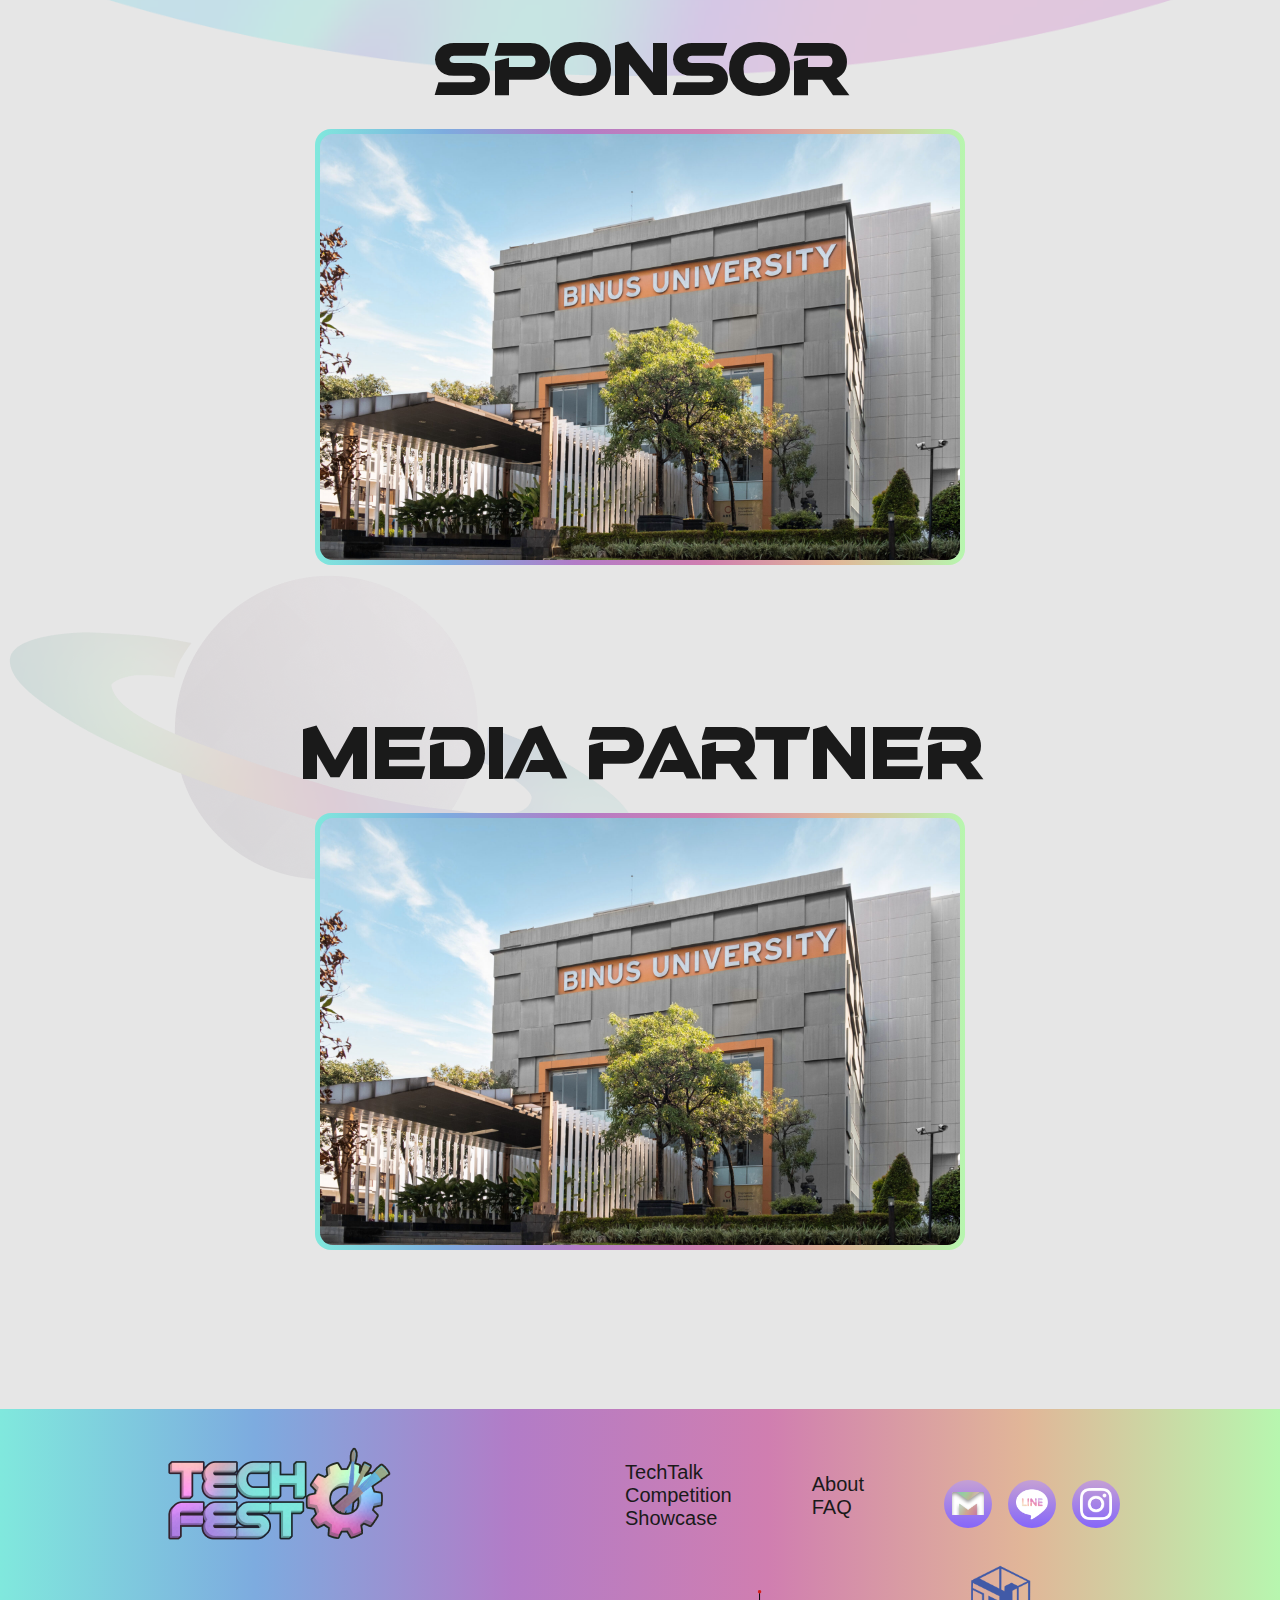
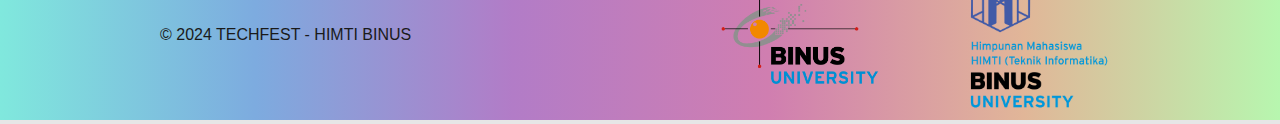
==== commit bc48c2e4: "update css" ====
--- a/index.html
+++ b/index.html
@@ -54,11 +54,11 @@
     <section class="hero-section">
 
         <div class="hero-text">
-            <h3 class="animate-on-observe animate-down">Technology festival 2023</h3>
-            <h1 class="animate-on-observe animate-down">TechExpo</h1>
-            <p class="animate-on-observe animate-down"> Annual IT festival event held by HIMTI BINUS University.</p>
+            <h3>Technology festival 2023</h3>
+            <h1>TechExpo</h1>
+            <p>Annual IT festival event held by HIMTI BINUS University.</p>
         
-            <div class="cta-group animate-on-observe animate-left">
+            <div class="cta-group">
                 <a href="#timer">
                     <button class="cta-register">Explore</button>
                 </a>
@@ -76,11 +76,11 @@
         <div class="location">
 
             <div class="timer" id="timer">
-                <h1 class="time animate-on-observe animate-right">Time & Place</h1>
-                <h1 class="time count-down animate-on-observe animate-right">00 : 00 : 00 : 00</h1>
-                <p class="time animate-on-observe animate-down">We facilitate your learning about cutting-edge technology advancements. 
+                <h1 class="time">Time & Place</h1>
+                <h1 class="time count-down">00 : 00 : 00 : 00</h1>
+                <p class="time">We facilitate your learning about cutting-edge technology advancements. 
                     This event will take place both in-person at Binus @Anggrek and virtually online.</p>
-                <a class="animate-on-observe animate-down" href="https://www.google.com/maps/dir//Jl.+Raya+Kb.+Jeruk+No.27,+RT.1%2FRW.9,+Kemanggisan,+Kec.+Palmerah,+Kota+Jakarta+Barat,+Daerah+Khusus+Ibukota+Jakarta+11530/@-6.2017521,106.6998528,12z/data=!4m8!4m7!1m0!1m5!1m1!1s0x2e69f6dcc7d2c4ad:0x209cb1eef39be168!2m2!1d106.7822547!2d-6.2017585?entry=ttu" target="_blank">
+                <a href="https://www.google.com/maps/dir//Jl.+Raya+Kb.+Jeruk+No.27,+RT.1%2FRW.9,+Kemanggisan,+Kec.+Palmerah,+Kota+Jakarta+Barat,+Daerah+Khusus+Ibukota+Jakarta+11530/@-6.2017521,106.6998528,12z/data=!4m8!4m7!1m0!1m5!1m1!1s0x2e69f6dcc7d2c4ad:0x209cb1eef39be168!2m2!1d106.7822547!2d-6.2017585?entry=ttu" target="_blank">
                     <button class="time">Google Maps</button>
                 </a>
             </div>
@@ -92,7 +92,7 @@
         <div class="decorator technology-thingy-img-decorator">
             <img src="./assets/image/thingy/Technology Thingy.png" alt="">
         </div>
-        <div class="description animate-on-observe animate-left">
+        <div class="description">
             <p class="modern">TECHTALK</p>
             <h1>ENHANCE YOUR UNDERSTANDING OF TECHNOLOGY TRENDS</h1>
             <p>We assist you in expanding your knowledge of the most recent technological advancements. 
@@ -105,7 +105,7 @@
 
     <section class="competition">
 
-        <div class="description animate-on-observe animate-right">
+        <div class="description">
             <p class="modern">COMPETITION</p>
             <h1>Now's the moment to showcase your abilities!</h1>
             <p>Push your boundaries, embrace challenges, and immerse yourself in a top-tier experience. 
@@ -120,13 +120,13 @@
         <div class="decorator circle-thingy-img-decorator">
             <img src="./assets/image/thingy/Circle Thingy.png" alt="">
         </div>
-        <h1 class="animate-on-observe animate-down">TIMELINE</h1>
-
-        <div class="timeline-container animate-on-observe animate-down">
+        <h1>TIMELINE</h1>
+
+        <div class="timeline-container">
 
             
             <div class="wrapper">
-                <div class="content animate-on-observe animate-right">
+                <div class="content">
                     <p class="date-content">27 MAY 2024</p>
                     <h1 class="h1-content">COMPETITION REGISTRATION</h1>
                     <p class="p-content">OPEN REGISTRATION</p>
@@ -134,7 +134,7 @@
             </div>
 
             <div class="wrapper">
-                <div class="content animate-on-observe animate-right">
+                <div class="content">
                     <p class="date-content">26 JUNE 2024</p>
                     <h1 class="h1-content">TECHTALK & TECHEXPO REGISTRATION</h1>
                     <p class="p-content">OPEN REGISTRATION</p>
@@ -142,7 +142,7 @@
             </div>
 
             <div class="wrapper">
-                <div class="content animate-on-observe animate-right">
+                <div class="content">
                     <p class="date-content">21 JULY 2024</p>
                     <h1 class="h1-content">TECHTALK EVENT</h1>
                     <p class="p-content">EVENT DAY</p>
@@ -150,7 +150,7 @@
             </div>
 
             <div class="wrapper">
-                <div class="content animate-on-observe animate-right">
+                <div class="content">
                     <p class="date-content">20 JULY 2024</p>
                     <h1 class="h1-content">COMPETITION EVENT</h1>
                     <p class="p-content">EVENT DAY</p>
@@ -161,8 +161,8 @@
     </section>
 
     <section class="partner">
-        <h1 class="animate-on-observe animate-down">SPONSOR</h1>
-        <div class="img-wrapper animate-on-observe animate-left">
+        <h1>SPONSOR</h1>
+        <div class="img-wrapper">
             <img src="./assets/Binus-Anggrek.jpg" alt="">
         </div>
     </section>
@@ -172,8 +172,8 @@
             <img src="./assets/image/thingy/Planet Thingy.png" alt="">
         </div>
 
-        <h1 class="animate-on-observe animate-down">MEDIA PARTNER</h1>
-        <div class="img-wrapper animate-on-observe animate-right">
+        <h1>MEDIA PARTNER</h1>
+        <div class="img-wrapper">
             <img src="./assets/Binus-Anggrek.jpg" alt="">
         </div>
         
@@ -200,7 +200,6 @@
                     <a href="./pages/faq/index.html"><li>FAQ</li></a>
                 </ul>
             </div>
-
             <div class="contact">
                 <a href="">
                     <img src="./assets/image/social/gmail.png" alt="">
--- a/style.css
+++ b/style.css
@@ -187,6 +187,12 @@
   right: 0;
 }
 
+.navbar-active {
+  background: linear-gradient(45deg, #80E8DD, #7CC2F6, #AF81E4, #E784BA, #F9C1A0, #B7F6AF, #80E8DD);
+  border-radius: 100px;
+  box-shadow: 1px 1px 1px rgba(0,0,0,0.3);
+}
+
 nav {
   display: flex;
   align-items: center;
@@ -216,8 +222,9 @@
   font-size: 1rem;
 }
 nav .item-wrapper ul li {
-  padding: 1rem;
-}
+  padding: 0.5rem 1.2rem;
+}
+
 nav .hamburger, nav .close {
   padding: var(--spacing-s);
   height: 2rem;
@@ -228,6 +235,13 @@
 nav .close {
   margin-top: 1.5rem;
 }
+
+nav .item-wrapper ul li:hover {
+  color: white;
+  text-shadow: 2px 2px 2px rgba(0, 0, 0, 0.5);
+  transition: 0.3s ease;
+}  
+
 @media (min-width: 320px) {
   nav {
     padding: 0 2rem;
@@ -249,6 +263,11 @@
   }
 }
 @media (max-width: 1130px) {
+  .navbar-active{
+    background: none;
+    box-shadow: none;
+  }
+  
   nav .hamburger, nav .close {
     display: block;
   }
@@ -594,7 +613,6 @@
 
 footer {
   background: var(--gradient-horizontal);
-  padding-bottom: 3rem !important;
 }
 footer .top {
   display: flex;
@@ -605,8 +623,7 @@
 footer .top .right {
   display: flex;
   gap: 5rem;
-  align-items: flex-start;
-  flex-wrap: wrap;
+  align-items: center;
 }
 footer .top .right ul {
   font-size: var(--font-size-l);
@@ -701,12 +718,12 @@
 }
 @media (max-width: 690px) {
   .hero-techtalk h1 {
-    font-size: 3rem;
+    font-size: 4rem;
   }
 }
 @media (max-width: 500px) {
   .hero-techtalk h1 {
-    font-size: 2rem;
+    font-size: 3rem;
   }
 }
 .hero-techtalk button {
@@ -719,6 +736,7 @@
   border-radius: 10px;
   border: none;
   margin: 3rem auto;
+  font-weight: bold;
 }
 .hero-techtalk button::before {
   content: "";
@@ -868,7 +886,32 @@
   border-radius: 10px;
   position: relative;
   background-color: var(--color-background);
-}
+  /* text-align: center; */
+}
+
+.register h1 {
+  font-family: "Atmospheric", sans-serif;
+  font-size: 2rem;
+  width: -moz-fit-content;
+  width: fit-content;
+  margin: var(--spacing-l) auto;
+}
+.register form {
+  margin: 0 auto;
+  margin-bottom: 5rem;
+  max-width: 40rem;
+  padding: 1rem;
+  border-radius: 10px;
+  position: relative;
+  background-color: var(--color-background);
+  /* text-align: center; */
+}
+
+#compe-regist {
+  text-align: center;
+} 
+
+
 .register form::before {
   content: "";
   position: absolute;
@@ -917,14 +960,18 @@
   left: 1000%;
 }
 .register form .choice {
-  padding: 0.5rem;
-  border-radius: 5px;
+  padding: 0.5rem 1.7rem;
+  border-radius: 100px;
   cursor: pointer;
-}
+  /* border-style: solid; */
+  /* border-width: 1.5px; */
+  box-shadow: 1px 1px 1px rgba(0,0,0,0.3);
+}
+
 .register form button {
   display: block;
 }
-.register form .submit {
+/* .register form .submit {
   position: relative;
   background-image: var(--gradient-horizontal);
   color: var(--color-text);
@@ -935,7 +982,43 @@
   border: none;
   margin: 3rem auto;
   font-weight: bold;
-}
+  border-style: solid;
+  /* border-image: linear-gradient(#AF81E4, #E784BA) 10; */
+  /* border-color: linear-gradient(45deg, #80E8DD, #7CC2F6, #AF81E4, #E784BA, #F9C1A0, #B7F6AF, #80E8DD);
+  border-width: 1.5px;
+} */
+
+.register form .submit {
+  position: relative;
+  /* background-image: var(--gradient-horizontal); */
+  color: var(--color-text);
+  width: 10rem;
+  height: 3rem;
+  font-size: var(--font-size-l);
+  border-radius: 10px;
+  border: none;
+  margin: 3rem auto;
+  font-weight: bold;
+  overflow: hidden;
+  z-index: 1;
+  box-shadow: 2px 2px 2px rgba(0, 0, 0, 0.5);
+}
+
+.register form .submit::before {
+  content: '';
+  position: absolute;
+  top: 0; left: 0; right: 0; bottom: 0;
+  border-radius: 10px; /* Sama dengan border-radius dari tombol */
+  padding: 3px; /* Lebar border */
+  background: linear-gradient(45deg, #80E8DD, #7CC2F6, #AF81E4, #E784BA, #F9C1A0, #B7F6AF, #80E8DD);
+  -webkit-mask: 
+    linear-gradient(#fff 0 0) content-box, 
+    linear-gradient(#fff 0 0);
+  -webkit-mask-composite: xor;
+  mask-composite: exclude; /* Untuk Firefox */
+  z-index: -1;
+}
+
 
 .description-competition .img-wrapper {
   margin: 5rem auto;
@@ -973,47 +1056,877 @@
   -o-object-fit: contain;
      object-fit: contain;
 }
+/* New media query to change order on smaller screens */
+@media (max-width: 816px) {
+  .description-competition .description {
+    flex-direction: column;
+  }
+
+  .description-competition .description .content-img {
+    order: -1;
+  }
+
+  .description-competition .description .content {
+    order: 1;
+  }
+}
+
 .description-competition .computer-wrapper {
   flex-wrap: wrap-reverse;
-}
-
-.animate-on-observe {
-  opacity: 0;
-  transition: opacity 0.8s ease-out, transform 0.8s ease-out;
-}
-
-.animate-up {
-  transform: translateY(50px);
-}
-
-.animate-up.active {
-  opacity: 1;
-  transform: translateY(0);
-}
-
-.animate-down {
-  transform: translateY(-50px);
-}
-
-.animate-down.active {
-  opacity: 1;
-  transform: translateY(0);
-}
-
-.animate-left {
-  transform: translateX(-50px);
-}
-
-.animate-left.active {
-  opacity: 1;
-  transform: translateX(0);
-}
-
-.animate-right {
-  transform: translateX(50px);
-}
-
-.animate-right.active {
-  opacity: 1;
-  transform: translateX(0);
-}/*# sourceMappingURL=style.css.map */+}/*# sourceMappingURL=style.css.map */
+
+/* Techexpo */
+.techexpo-header{
+  display:flex;
+  align-items: center;
+  flex-direction: column;
+}
+
+.techexpo-header h1{
+  font-family: 'Atmospheric', sans-serif;
+  margin: 2px;
+  font-size: 3rem;
+  font-weight: bold;
+}
+
+.techexpo-button button{
+  position: relative;
+  background-color: var(--color-background);
+  color: var(--color-text);
+  width: 10rem;
+  height: 3rem;
+  font-size: var(--font-size-l);
+  border-radius: 10px;
+  border: none;
+  margin: 3rem auto;
+}
+
+.techexpo-button button::before {
+  content: "";
+  position: absolute;
+  top: -3px;
+  left: -3px;
+  right: -3px;
+  bottom: -3px;
+  z-index: -1;
+  background-image: var(--gradient-horizontal);
+  border-radius: inherit;
+}
+
+.techexpo-content .technology-thingy-img-decorator-techtalk{
+  position: absolute;
+  top: 10%;
+}
+
+.techexpo-content .img-wrapper {
+  margin: 5rem auto;
+  width: 15rem;
+  height: 15rem;
+}
+.techexpo-content .img-wrapper img {
+  width: 100%;
+  height: 100%;
+  -o-object-fit: contain;
+     object-fit: contain;
+}
+
+.techexpo-content .description{
+  margin: var(--spacing-xxl) auto;
+  display: flex;
+  flex-direction: row;
+  justify-content: space-between;
+  max-width: 50rem;
+  gap: var(--spacing-xxl);
+}
+
+.techexpo-content .left .sub-title{
+  font-size: 1.5rem;
+}
+
+.techexpo-content .left .title{
+  font-size: 5rem;
+}
+
+.techexpo-content .left p{
+  margin: 0;
+}
+
+.techexpo-img{
+  display: flex;
+  align-items: center;
+  flex-direction: column;
+  margin-top: -6rem;
+}
+
+.techexpo-img .img .first, .techexpo-img .img .second{
+  display: flex;
+  align-items: center;
+  justify-content: center;
+}
+
+.techexpo-img .img .first{
+  margin-bottom: -77%;
+}
+
+
+.techexpo-img .bottom{
+  margin-top: -35rem;
+}
+
+.techexpo-img .img .top .second{
+  height: 48rem;
+  width: 33rem;
+}
+
+.techexpo-img .img .top .first, .techexpo-img .bottom .third{
+  width: 70rem;
+  height: 50rem;
+}
+
+.techexpo-container{
+  display: flex;
+  flex-direction: column;
+  align-items: center;
+  justify-content: center;
+  margin-top: -20rem;
+  margin-bottom: 15rem;
+}
+
+.techexpo-container .img-decoration {
+  position: absolute;
+  opacity: 0.3;
+  z-index: -1;
+  height: 50%;
+  margin-top: 10rem;
+}
+
+.techexpo-container .card .card-explanation h1{
+  font-family: 'Atmospheric';
+}
+
+.techexpo-container .card{
+  display: flex;
+  flex-direction: row;
+  align-items: center;
+  justify-content: center;
+}
+
+.techexpo-container .card .card-explanation{
+  height: 15rem;
+  width: 22rem;
+  font-size: 1.2rem;
+  text-align: justify;
+}
+
+.techexpo-container .first{
+  margin-top:-3rem;
+}
+
+.techexpo-container .first img{
+  width: 11rem;
+  height: 14rem;
+}
+
+.techexpo-container .first .card-explanation{
+  margin-left: 5rem;
+}
+
+.techexpo-container .second{
+  margin-top: -6rem;
+}
+
+.techexpo-container .second img{
+  width: 22rem;
+  height: 22rem;
+}
+
+.techexpo-container .second .card-explanation{
+  margin-right: -3rem;
+  text-align: right;
+}
+
+.techexpo-container .third{
+  margin-top:-12rem;
+}
+
+.techexpo-container .third img{
+  width: 20rem;
+  height: 20rem;
+}
+
+.techexpo-container .third .card-explanation{
+  margin-left: 0; 
+}
+
+@media (max-width: 900px){
+  .techexpo-content .description{
+    flex-direction: column;
+    justify-content: center;
+    align-items: center;
+    text-align: center;
+  }
+}
+
+@media (max-width: 800px){
+  .techexpo-header h1{
+    font-size: 2.5rem;
+  }
+
+  .techexpo-content .description .left .title{
+    font-size: 3.8rem;
+  }
+
+  .techexpo-content .description .left .sub-title{
+    font-size: 1.4rem;
+  }
+
+  .techexpo-content .description .left p{
+    font-size: 1.1rem;
+  }
+
+  .techexpo-img .img .top .first, .techexpo-img .bottom .third{
+    width: 51rem;
+    height: 38rem;
+  }
+
+  .techexpo-img .img .top .second{
+    width: 30rem;
+    height: 38rem;
+  }
+
+  .techexpo-img .img .first{
+    margin-bottom: -85%;
+  }
+  
+  
+  .techexpo-img .bottom{
+    margin-top: -30rem;
+  }
+}
+
+@media (max-width:700px){
+  .techexpo-container .card .card-explanation{
+    height: 18rem;
+    width: 19rem;
+    font-size: 1.2rem;
+  }
+
+  .techexpo-container .card .card-explanation h1{
+    font-size: 2rem;
+  }
+
+  .techexpo-container .first{
+    margin-top:2rem;
+  }
+
+  .techexpo-container .first img{
+    width: 9rem;
+    height: 12rem;
+  }
+
+  .techexpo-container .second{
+    margin-top: -3rem;
+  }
+
+  .techexpo-container .second img{
+    width: 18rem;
+    height: 18rem;
+  }
+
+  .techexpo-container .third{
+    margin-top:-8rem;
+  }
+
+  .techexpo-container .third img{
+    width: 16rem;
+    height: 16rem;
+  }
+}
+
+@media (max-width:500px){
+  .techexpo-header h1{
+    font-size: 1.8rem;
+  }
+
+  .techexpo-content .description .left .sub-title{
+    font-size: 1rem;
+  }
+
+  .techexpo-content .description .left .title{
+    font-size: 3rem;
+  }
+
+  .techexpo-content .description .left p{
+    font-size: 1.1rem;
+  }
+
+  .techexpo-img .img .top .first, .techexpo-img .bottom .third{
+    width: 48rem;
+    height: 35rem;
+  }
+
+  .techexpo-img .img .top .second{
+    width: 21rem;
+    height: 36rem;
+  }
+
+  .techexpo-img .img .first{
+    margin-bottom: -82%;
+  }
+  
+  
+  .techexpo-img .bottom{
+    margin-top: -30rem;
+  }
+
+  .techexpo-container .card .card-explanation{
+    height: 15rem;
+    width: 13rem;
+    font-size: 1rem;
+  }
+
+  .techexpo-container .card .card-explanation h1{
+    font-size: 1.4rem;
+  }
+
+  .techexpo-container .first{
+    margin-top:2rem;
+  }
+
+  .techexpo-container .first img{
+    width: 7rem;
+    height: 9rem;
+    margin-right: -2.5rem;
+  }
+
+  .techexpo-container .second{
+    margin-top: -2rem;
+  }
+
+  .techexpo-container .second img{
+    width: 15rem;
+    height: 15rem;
+    margin-right: -1rem;
+  }
+
+  .techexpo-container .second .card-explanation{
+    margin-left:2rem;
+  }
+
+  .techexpo-container .third{
+    margin-top:-8rem;
+  }
+
+  .techexpo-container .third img{
+    width: 14rem;
+    height: 14rem;
+    margin-left: -3rem;
+  }
+
+  .techexpo-container .third .card-explanation{
+    margin-left: -1rem;
+  }
+}
+
+.content button {
+  position: relative;
+  background-color: var(--color-background);
+  color: var(--color-text);
+  min-width: 8rem !important;
+  min-height: 2.5rem !important;
+  font-size: 1rem;
+  border-radius: 10px;
+  border: none;
+  margin: 0 auto;
+}
+.content button::before {
+  content: "";
+  position: absolute;
+  top: -3px;
+  left: -3px;
+  right: -3px;
+  bottom: -3px;
+  z-index: -1;
+  background-image: var(--gradient-horizontal);
+  border-radius: inherit;
+}
+
+.hero-competition {
+  display: flex;
+  align-items: center;
+  flex-direction: column;
+}
+.hero-competition h1 {
+  margin: 0;
+  font-size: 4rem;
+  text-align: center;
+  font-family: "Atmospheric", sans-serif;
+}
+.hero-competition h2 {
+  margin: 0;
+  font-size: 1.5rem;
+  text-align: center;
+  font-family: "Atmospheric", sans-serif;
+}
+.hero-competition p {
+  margin: 0;
+  font-size: 1rem;
+  text-align: center;
+}
+@media (max-width: 690px) {
+  .hero-competition h1 {
+    font-size: 4rem;
+  }
+}
+@media (max-width: 500px) {
+  .hero-competition h1 {
+    font-size: 3rem;
+  }
+}
+.hero-competition button {
+  position: relative;
+  background-color: var(--color-background);
+  color: var(--color-text);
+  width: 10rem;
+  height: 3rem;
+  font-size: var(--font-size-l);
+  border-radius: 10px;
+  border: none;
+  margin: 1rem auto;
+  font-weight: bold;
+}
+.hero-competition button::before {
+  content: "";
+  position: absolute;
+  top: -3px;
+  left: -3px;
+  right: -3px;
+  bottom: -3px;
+  z-index: -1;
+  background-image: var(--gradient-horizontal);
+  border-radius: inherit;
+}
+.rank-competition .img-wrapper {
+  margin: 1rem auto;
+  width: 35rem;
+  height: 35rem;
+}
+.rank-competition .img-wrapper img {
+  width: 100%;
+  height: 100%;
+  -o-object-fit: contain;
+     object-fit: contain;
+}
+.planet-img-decorator-competition {
+  position: absolute;
+  width: 55%;
+  top: -200px;
+  right: 0;
+  float: right;
+  opacity: 0.3;
+}
+.planet-img-decorator-competition img {
+  width: 100%;
+  height: 100%;
+  -o-object-fit: contain;
+     object-fit: contain;
+}
+.rank {
+  display: flex;
+  justify-content: center;
+}
+.rank .img-wrapper {
+  width: 15rem;
+  height: 15rem;
+}
+@media (min-width: 320px) {
+  .hero-competition button {
+    width: 7rem;
+    height: 2rem;
+    font-size: 1rem;
+  }
+  .rank-competition .img-wrapper {
+    width: 20rem;
+    height: 20rem;
+  }
+  .rank .img-wrapper {
+    margin: 0 auto;
+    width: 8rem;
+    height: 8rem;
+  }
+  .rank-1, .rank-2, .rank-3 {
+    margin-left: 0 !important;
+    margin-right: 0 !important;
+  }
+  .rank-1 h2, .rank-2 h2, .rank-3 h2 {
+    font-size: 0.75rem !important;
+  }
+  .timeline-competition h1 {
+    font-size: 3rem !important;
+    margin-bottom: var(--spacing-xxl) !important;
+  }
+  .timeline-competition p {
+    font-size: 0.75rem !important;
+  }
+  .timeline-competition h2 {
+    font-size: 1rem !important;
+  }
+}
+@media (min-width: 768px) {
+  .hero-competition button {
+    width: 10rem;
+    height: 3rem;
+    font-size: 1rem;
+  }
+  .rank-competition .img-wrapper {
+    margin: 1rem auto;
+    width: 25rem;
+    height: 25rem;
+  }
+  .rank .img-wrapper {
+    width: 12rem;
+    height: 12rem;
+  }
+  .rank-1 h2, .rank-2 h2, .rank-3 h2 {
+    font-size: 1rem !important;
+  }
+  .timeline-competition h1 {
+    font-size: 3rem !important;
+    margin-bottom: var(--spacing-xxl) !important;
+  }
+  .timeline-competition p {
+    font-size: 1rem !important;
+  }
+  .timeline-competition h2 {
+    font-size: 1.5rem !important;
+  }
+}
+@media (min-width: 1024px) {
+  .hero-competition button {
+    width: 10rem;
+    height: 3rem;
+    font-size: 1.25rem;
+  }
+  .rank-competition .img-wrapper {
+    margin: 1rem auto;
+    width: 35rem;
+    height: 35rem;
+  }
+  .rank .img-wrapper {
+    width: 15rem;
+    height: 15rem;
+  }
+  .rank-1 h2, .rank-2 h2, .rank-3 h2 {
+    font-size: 1.5rem !important;
+  }
+  .timeline-competition h1 {
+    font-size: 4rem !important;
+    margin-bottom: var(--spacing-xxxl) !important;
+  }
+  .timeline-competition p {
+    font-size: 1.5rem !important;
+  }
+  .timeline-competition h2 {
+    font-size: 2rem !important;
+  }
+}
+.rank-1, .rank-2, .rank-3 {
+  display: flex;
+  align-items: center;
+  flex-direction: column;
+  margin: 1rem;
+}
+.rank-2, .rank-3 {
+  margin-top: 15rem;
+}
+.rank-1 h2, .rank-2 h2, .rank-3 h2 {
+  margin: 0;
+  font-size: 1.5rem;
+  text-align: center;
+  font-family: "Atmospheric", sans-serif;
+}
+.timeline-competition {
+  margin-top: 15rem;
+  margin-bottom: var(--spacing-xxxl);
+}
+.circle-gradient-img-decorator {
+  top: -125px;
+  left: 50%;
+  transform: translateX(-50%);
+  width: 100rem;
+  display: flex;
+  justify-content: center;
+  align-items: center;
+  opacity: 0.3;
+}
+@media (min-width: 1024px) {
+  .circle-gradient-img-decorator {
+    width: 135rem;
+  }
+}
+.circle-gradient-img-decorator img {
+  height: auto;
+  width: 100%;
+  -o-object-fit: contain;
+     object-fit: contain;
+}
+.circle-gradient-2-img-decorator {
+  top: -125px;
+  left: 50%;
+  transform: translateX(-50%);
+  width: 100rem;
+  display: flex;
+  justify-content: center;
+  align-items: center;
+  opacity: 0.3;
+}
+@media (min-width: 1024px) {
+  .circle-gradient-2-img-decorator {
+    width: 135rem;
+  }
+}
+.circle-gradient-2-img-decorator img {
+  height: auto;
+  width: 100%;
+  -o-object-fit: contain;
+     object-fit: contain;
+}
+.timeline-competition h1 {
+  font-family: "Atmospheric", sans-serif;
+  font-size: 4rem;
+  width: -moz-fit-content;
+  width: fit-content;
+  margin: var(--spacing-l) auto;
+  margin-bottom: var(--spacing-xxxl);
+}
+.timeline-competition .timeline-container {
+  position: relative;
+  margin: 0 auto;
+  width: -moz-fit-content;
+  width: fit-content;
+}
+.timeline-competition .timeline-container::after {
+  content: "";
+  position: absolute;
+  width: 4px;
+  background-color: var(--color-text);
+  top: 0;
+  bottom: 0;
+  left: 0;
+  margin-left: -3px;
+}
+.timeline-competition .timeline-container .wrapper {
+  position: relative;
+  margin-left: var(--spacing-xxl);
+  margin-bottom: var(--spacing-xxl);
+}
+.timeline-competition .timeline-container .wrapper .content {
+  max-width: 30rem;
+}
+.timeline-competition p {
+  margin: 0;
+  margin-bottom: 0.5rem;
+  font-size: 1.5rem;
+  font-family: "Atmospheric", sans-serif;
+}
+.timeline-competition h2 {
+  margin: 0;
+  font-size: 2rem;
+  font-family: "Atmospheric", sans-serif;
+}
+.timeline-competition .timeline-container .wrapper::after {
+  content: "";
+  position: absolute;
+  width: 20px;
+  height: 20px;
+  left: -75px;
+  background-color: var(--color-text);
+  top: 0px;
+  border-radius: 50%;
+  z-index: 1;
+}
+.info-competition {
+  margin-top: 10rem;
+  margin-bottom: 10rem;
+}
+.info-content-competition {
+  display: flex;
+  align-items: center;
+}
+.info-content-competition .img-wrapper {
+  margin: 1rem auto;
+  width: 25%;
+  height: auto;
+}
+.info-content-competition .img-wrapper img {
+  width: 100%;
+  height: 100%;
+  -o-object-fit: contain;
+     object-fit: contain;
+}
+.information {
+  margin: 2rem;
+  width: 60%;
+}
+.information h2 {
+  margin: 0;
+  font-size: 1.5rem;
+  font-family: "Atmospheric", sans-serif;
+}
+.information p {
+  font-size: 1rem;
+}
+@media only screen and (min-width: 320px) and (max-width: 768px) {
+  .information p {
+    font-size: 0.75rem !important;
+  }
+}
+.information button {
+  position: relative;
+  background-color: var(--color-background);
+  color: var(--color-text);
+  width: 14rem;
+  height: 2rem;
+  font-size: var(--font-size-l);
+  border-radius: 10px;
+  border: none;
+  margin: 1rem auto;
+}
+.information button::before {
+  content: "";
+  position: absolute;
+  top: -3px;
+  left: -3px;
+  right: -3px;
+  bottom: -3px;
+  z-index: -1;
+  background-image: var(--gradient-horizontal);
+  border-radius: inherit;
+}
+.planet2-img-decorator-competition {
+  position: absolute;
+  width: 55%;
+  top: 10rem;
+  left: 0;
+  opacity: 0.3;
+}
+.planet2-img-decorator-competition img {
+  width: 100%;
+  height: 100%;
+  -o-object-fit: contain;
+     object-fit: contain;
+}
+.mash-img-decorator-competition {
+  width: 100%;
+  top: -10rem;
+  left: 0;
+  opacity: 0.3;
+}
+.mash-img-decorator-competition img {
+  width: 100%;
+  height: 100%;
+  -o-object-fit: contain;
+     object-fit: contain;
+}
+
+.header-about {
+  display: flex;
+  align-items: center;
+  flex-direction: column;
+}
+.header-about h1 {
+  margin: 0;
+  font-size: 3rem;
+  text-align: center;
+  font-family: "Atmospheric", sans-serif;
+}
+.header-about h3 {
+  margin: 0;
+  font-size: 1.5 rem;
+  text-align: center;
+  font-family: "Atmospheric", sans-serif;
+}
+.techexpo-content .sub-title{
+  font-size: 1.5rem;
+}
+
+.description-about .img-wrapper {
+  margin: 5rem auto;
+  width: 15rem;
+  height: 15rem;
+}
+.description-about .img-wrapper img {
+  width: 100%;
+  height: 100%;
+  -o-object-fit: contain;
+     object-fit: contain;
+}
+.description-about .description {
+  margin: var(--spacing-xxl) auto;
+  display: flex;
+  justify-content: space-between;
+  flex-wrap: wrap;
+  max-width: 50rem;
+  align-items: center;
+  gap: var(--spacing-xxl);
+}
+
+.description-about .description .content h1{
+  color: white;
+  justify-content: left;
+  font-size: 20px;
+}
+
+.description-about .description .content {
+  width: 25rem;
+  flex-wrap: wrap;
+  margin: 0 auto;
+  border-radius: 16px;
+  background: linear-gradient(90deg, #ffb3fe 0%, #491e8e 100%);
+  padding: 12px;
+  display: flex;
+  justify-content: center;
+  
+  flex-direction: column;
+}
+
+.description-about .description .content-img {
+  width: 15rem;
+  height: 15rem;
+  margin: 0 auto;
+}
+.description-about .description .content-img img {
+  width: 100%;
+  height: 100%;
+  -o-object-fit: contain;
+     object-fit: contain;
+}
+/* New media query to change order on smaller screens */
+@media (max-width: 816px) {
+  .description-about .description {
+    flex-direction: column;
+  }
+
+  .description-about .description .content-img {
+    order: -1;
+  }
+
+  .description-about .description .content {
+    order: 1;
+  }
+}
+
+.description-about .computer-wrapper {
+  flex-wrap: wrap-reverse;
+}
+
+@media (max-width: 690px) {
+  .header-about h1 {
+    font-size: 4rem;
+  }
+}
+@media (max-width: 500px) {
+  .header-about h1 {
+    font-size: 3rem;
+  }
+}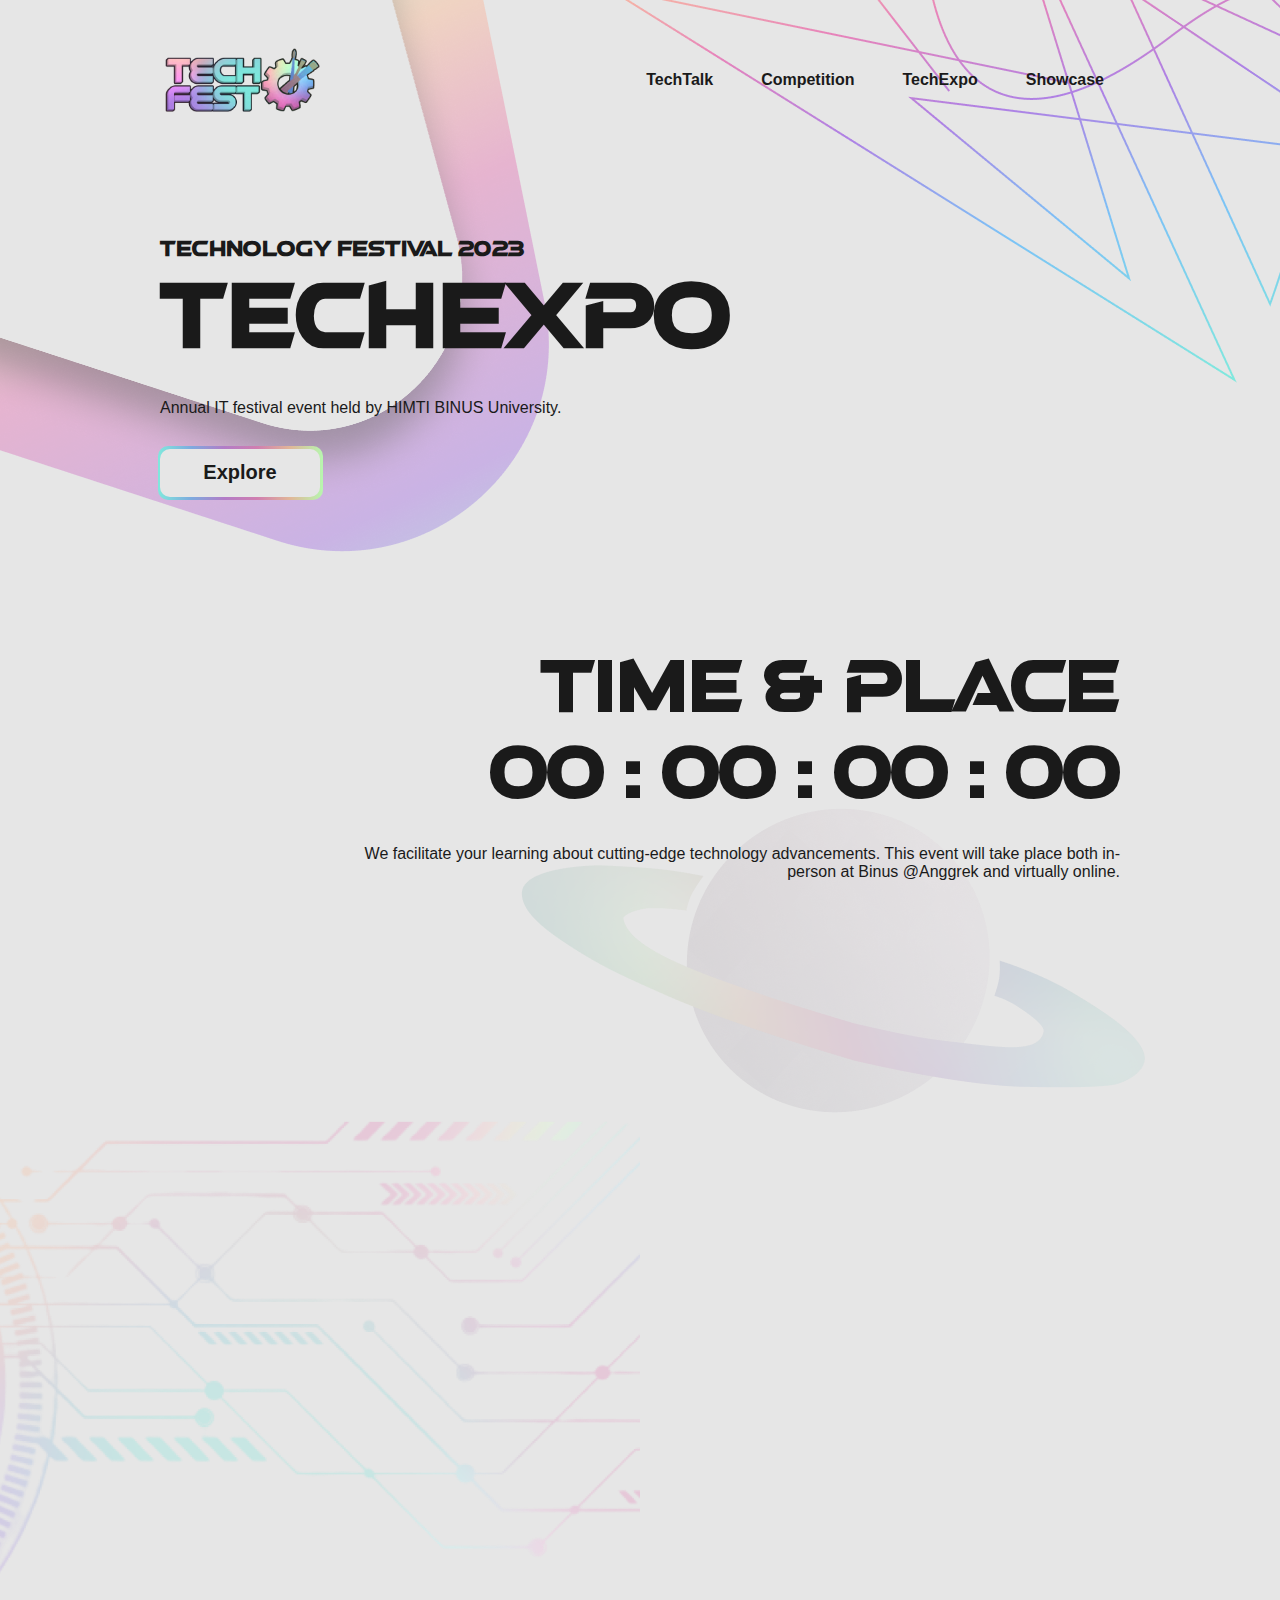
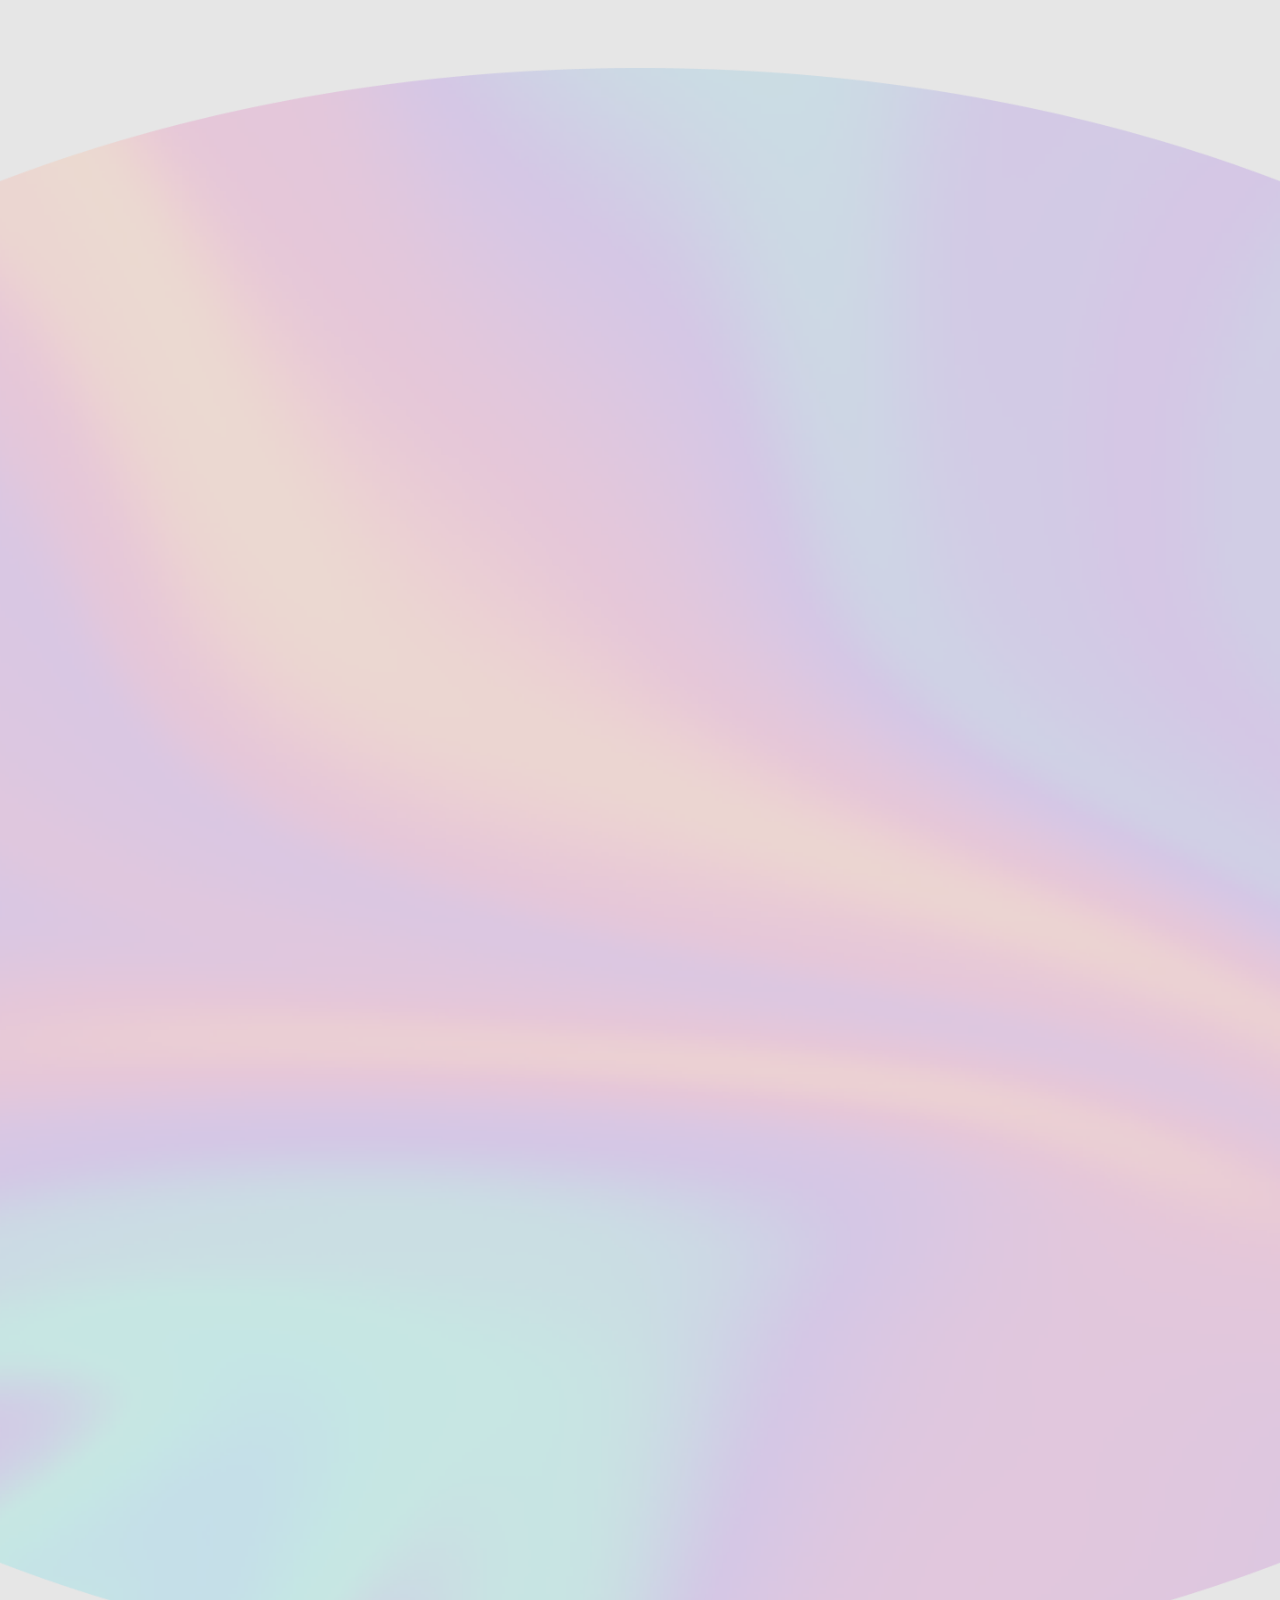
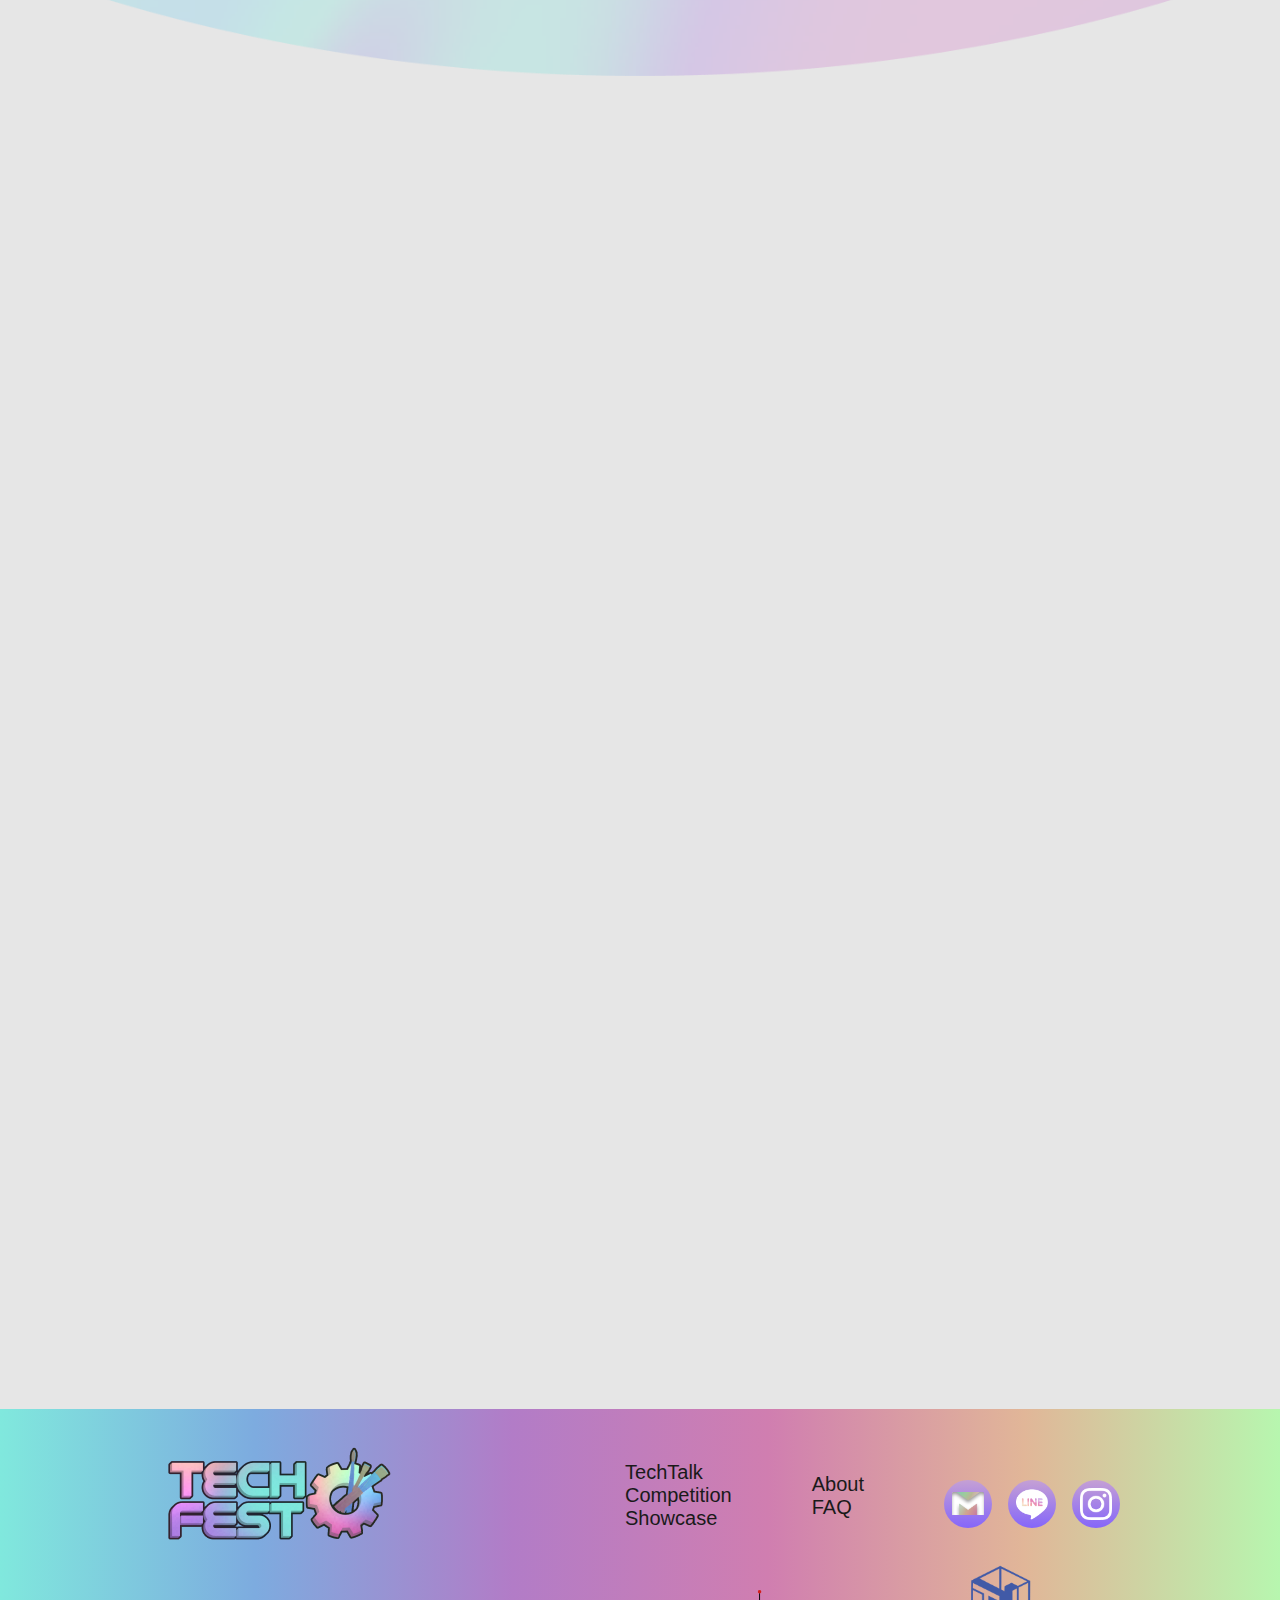
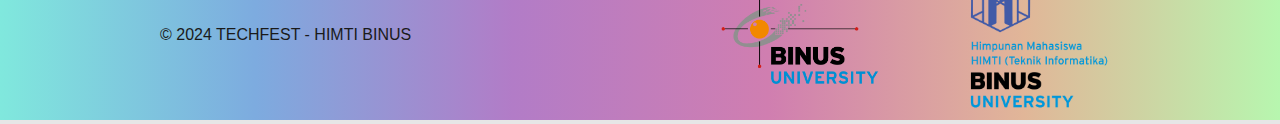
==== commit 07a47819: "add animation, fix css" ====
--- a/index.html
+++ b/index.html
@@ -54,11 +54,11 @@
     <section class="hero-section">
 
         <div class="hero-text">
-            <h3>Technology festival 2023</h3>
-            <h1>TechExpo</h1>
-            <p>Annual IT festival event held by HIMTI BINUS University.</p>
+            <h3 class="animate-on-observe animate-left">Technology festival 2023</h3>
+            <h1 class="animate-on-observe animate-down">TechExpo</h1>
+            <p class="animate-on-observe animate-down">Annual IT festival event held by HIMTI BINUS University.</p>
         
-            <div class="cta-group">
+            <div class="cta-group animate-on-observe animate-down">
                 <a href="#timer">
                     <button class="cta-register">Explore</button>
                 </a>
@@ -76,11 +76,11 @@
         <div class="location">
 
             <div class="timer" id="timer">
-                <h1 class="time">Time & Place</h1>
-                <h1 class="time count-down">00 : 00 : 00 : 00</h1>
-                <p class="time">We facilitate your learning about cutting-edge technology advancements. 
+                <h1 class="time animate-on-observe animate-down">Time & Place</h1>
+                <h1 class="time count-down animate-on-observe animate-down">00 : 00 : 00 : 00</h1>
+                <p class="time animate-on-observe animate-right">We facilitate your learning about cutting-edge technology advancements. 
                     This event will take place both in-person at Binus @Anggrek and virtually online.</p>
-                <a href="https://www.google.com/maps/dir//Jl.+Raya+Kb.+Jeruk+No.27,+RT.1%2FRW.9,+Kemanggisan,+Kec.+Palmerah,+Kota+Jakarta+Barat,+Daerah+Khusus+Ibukota+Jakarta+11530/@-6.2017521,106.6998528,12z/data=!4m8!4m7!1m0!1m5!1m1!1s0x2e69f6dcc7d2c4ad:0x209cb1eef39be168!2m2!1d106.7822547!2d-6.2017585?entry=ttu" target="_blank">
+                <a class="animate-on-observe animate-right" href="https://www.google.com/maps/dir//Jl.+Raya+Kb.+Jeruk+No.27,+RT.1%2FRW.9,+Kemanggisan,+Kec.+Palmerah,+Kota+Jakarta+Barat,+Daerah+Khusus+Ibukota+Jakarta+11530/@-6.2017521,106.6998528,12z/data=!4m8!4m7!1m0!1m5!1m1!1s0x2e69f6dcc7d2c4ad:0x209cb1eef39be168!2m2!1d106.7822547!2d-6.2017585?entry=ttu" target="_blank">
                     <button class="time">Google Maps</button>
                 </a>
             </div>
@@ -92,7 +92,7 @@
         <div class="decorator technology-thingy-img-decorator">
             <img src="./assets/image/thingy/Technology Thingy.png" alt="">
         </div>
-        <div class="description">
+        <div class="description animate-on-observe animate-left">
             <p class="modern">TECHTALK</p>
             <h1>ENHANCE YOUR UNDERSTANDING OF TECHNOLOGY TRENDS</h1>
             <p>We assist you in expanding your knowledge of the most recent technological advancements. 
@@ -105,7 +105,7 @@
 
     <section class="competition">
 
-        <div class="description">
+        <div class="description animate-on-observe animate-right">
             <p class="modern">COMPETITION</p>
             <h1>Now's the moment to showcase your abilities!</h1>
             <p>Push your boundaries, embrace challenges, and immerse yourself in a top-tier experience. 
@@ -120,13 +120,13 @@
         <div class="decorator circle-thingy-img-decorator">
             <img src="./assets/image/thingy/Circle Thingy.png" alt="">
         </div>
-        <h1>TIMELINE</h1>
-
-        <div class="timeline-container">
+        <h1 class="animate-on-observe animate-down">TIMELINE</h1>
+
+        <div class="timeline-container animate-on-observe animate-left">
 
             
             <div class="wrapper">
-                <div class="content">
+                <div class="content animate-on-observe animate-right">
                     <p class="date-content">27 MAY 2024</p>
                     <h1 class="h1-content">COMPETITION REGISTRATION</h1>
                     <p class="p-content">OPEN REGISTRATION</p>
@@ -134,7 +134,7 @@
             </div>
 
             <div class="wrapper">
-                <div class="content">
+                <div class="content animate-on-observe animate-right">
                     <p class="date-content">26 JUNE 2024</p>
                     <h1 class="h1-content">TECHTALK & TECHEXPO REGISTRATION</h1>
                     <p class="p-content">OPEN REGISTRATION</p>
@@ -142,7 +142,7 @@
             </div>
 
             <div class="wrapper">
-                <div class="content">
+                <div class="content animate-on-observe animate-right">
                     <p class="date-content">21 JULY 2024</p>
                     <h1 class="h1-content">TECHTALK EVENT</h1>
                     <p class="p-content">EVENT DAY</p>
@@ -150,7 +150,7 @@
             </div>
 
             <div class="wrapper">
-                <div class="content">
+                <div class="content animate-on-observe animate-right">
                     <p class="date-content">20 JULY 2024</p>
                     <h1 class="h1-content">COMPETITION EVENT</h1>
                     <p class="p-content">EVENT DAY</p>
@@ -160,14 +160,14 @@
 
     </section>
 
-    <section class="partner">
+    <section class="partner animate-on-observe animate-down">
         <h1>SPONSOR</h1>
         <div class="img-wrapper">
             <img src="./assets/Binus-Anggrek.jpg" alt="">
         </div>
     </section>
 
-    <section class="partner">
+    <section class="partner animate-on-observe animate-down">
         <div class="decorator planet-thingy-img-decorator-2">
             <img src="./assets/image/thingy/Planet Thingy.png" alt="">
         </div>
--- a/style.css
+++ b/style.css
@@ -187,12 +187,6 @@
   right: 0;
 }
 
-.navbar-active {
-  background: linear-gradient(45deg, #80E8DD, #7CC2F6, #AF81E4, #E784BA, #F9C1A0, #B7F6AF, #80E8DD);
-  border-radius: 100px;
-  box-shadow: 1px 1px 1px rgba(0,0,0,0.3);
-}
-
 nav {
   display: flex;
   align-items: center;
@@ -222,9 +216,8 @@
   font-size: 1rem;
 }
 nav .item-wrapper ul li {
-  padding: 0.5rem 1.2rem;
-}
-
+  padding: 1rem;
+}
 nav .hamburger, nav .close {
   padding: var(--spacing-s);
   height: 2rem;
@@ -235,13 +228,6 @@
 nav .close {
   margin-top: 1.5rem;
 }
-
-nav .item-wrapper ul li:hover {
-  color: white;
-  text-shadow: 2px 2px 2px rgba(0, 0, 0, 0.5);
-  transition: 0.3s ease;
-}  
-
 @media (min-width: 320px) {
   nav {
     padding: 0 2rem;
@@ -263,11 +249,6 @@
   }
 }
 @media (max-width: 1130px) {
-  .navbar-active{
-    background: none;
-    box-shadow: none;
-  }
-  
   nav .hamburger, nav .close {
     display: block;
   }
@@ -716,6 +697,297 @@
   text-align: center;
   font-family: "Atmospheric", sans-serif;
 }
+@media (max-width: 690px) {
+  .hero-techtalk h1 {
+    font-size: 3rem;
+  }
+}
+@media (max-width: 500px) {
+  .hero-techtalk h1 {
+    font-size: 2rem;
+  }
+}
+.hero-techtalk button {
+  position: relative;
+  background-color: var(--color-background);
+  color: var(--color-text);
+  width: 10rem;
+  height: 3rem;
+  font-size: var(--font-size-l);
+  border-radius: 10px;
+  border: none;
+  margin: 3rem auto;
+}
+.hero-techtalk button::before {
+  content: "";
+  position: absolute;
+  top: -3px;
+  left: -3px;
+  right: -3px;
+  bottom: -3px;
+  z-index: -1;
+  background-image: var(--gradient-horizontal);
+  border-radius: inherit;
+}
+
+.description-techtalk .img-wrapper {
+  margin: 5rem auto;
+  width: 15rem;
+  height: 15rem;
+}
+.description-techtalk .img-wrapper img {
+  width: 100%;
+  height: 100%;
+  -o-object-fit: contain;
+     object-fit: contain;
+}
+.description-techtalk .description {
+  margin: var(--spacing-xxl) auto;
+  display: flex;
+  justify-content: space-between;
+  flex-wrap: wrap;
+  max-width: 50rem;
+  gap: var(--spacing-xxl);
+}
+.description-techtalk .description .content {
+  width: 20rem;
+  flex-wrap: wrap;
+  margin: 0 auto;
+}
+
+.speaker-techtalk .hero {
+  font-family: "Atmospheric", sans-serif;
+  font-size: 2rem;
+  width: -moz-fit-content;
+  width: fit-content;
+  margin: var(--spacing-l) auto;
+}
+.speaker-techtalk .speaker-photo {
+  display: flex;
+  gap: var(--spacing-xxl);
+  margin: 0 auto;
+  width: -moz-fit-content;
+  width: fit-content;
+  flex-wrap: wrap;
+}
+.speaker-techtalk .speaker-photo .details {
+  margin: 0 auto;
+}
+.speaker-techtalk .speaker-photo .details h1 {
+  font-family: "Atmospheric", sans-serif;
+  font-size: 2rem;
+  width: -moz-fit-content;
+  width: fit-content;
+  margin: var(--spacing-l) auto;
+}
+.speaker-techtalk .speaker-photo .details .img-wrapper {
+  background-color: var(--color-foreground);
+  padding: 1rem;
+  border-radius: 10px;
+  width: 20rem;
+  height: 20rem;
+}
+.speaker-techtalk .speaker-photo .details .img-wrapper img {
+  width: 100%;
+  height: 100%;
+  -o-object-fit: contain;
+     object-fit: contain;
+}
+
+.bg-gradient {
+  background-image: var(--gradient-horizontal);
+}
+
+.display-none {
+  display: none;
+}
+
+.display-block {
+  display: block !important;
+}
+
+.dialog {
+  position: fixed;
+  width: 100vw;
+  height: 100vh;
+  top: 0;
+  left: 0;
+  z-index: 10;
+  background-color: rgba(0, 0, 0, 0.5);
+  display: none;
+}
+.dialog .dialog-content {
+  position: absolute;
+  top: 50%;
+  left: 50%;
+  transform: translate(-50%, -50%);
+  background-color: white;
+  padding: 1rem;
+  border-radius: 5px;
+}
+.dialog .dialog-content h3 {
+  margin: 0;
+}
+.dialog .dialog-content .back {
+  padding: 0.5rem 1rem;
+  border: 2px solid var(--color-text);
+  margin: 1rem;
+  border-radius: 5px;
+  display: flex;
+  justify-content: center;
+  cursor: pointer;
+  transition: all 100ms linear;
+}
+.dialog .dialog-content .back:hover {
+  background-color: var(--color-text);
+  color: var(--color-background);
+}
+.dialog .dialog-content .submit {
+  border-color: #7DABDF;
+  color: #7DABDF;
+}
+.dialog .dialog-content .submit:hover {
+  background-color: #7DABDF;
+  color: var(--color-background);
+}
+
+.register h1 {
+  font-family: "Atmospheric", sans-serif;
+  font-size: 2rem;
+  width: -moz-fit-content;
+  width: fit-content;
+  margin: var(--spacing-l) auto;
+}
+.register form {
+  margin: 0 auto;
+  margin-bottom: 5rem;
+  max-width: 40rem;
+  padding: 1rem;
+  border-radius: 10px;
+  position: relative;
+  background-color: var(--color-background);
+}
+.register form::before {
+  content: "";
+  position: absolute;
+  top: -3px;
+  left: -2px;
+  right: -3px;
+  bottom: -3px;
+  z-index: -1;
+  background-image: var(--gradient-horizontal);
+  border-radius: inherit;
+}
+.register form .question {
+  margin-bottom: var(--spacing-l);
+}
+.register form .question .short {
+  max-width: 20rem;
+}
+.register form .question-group {
+  display: flex;
+  gap: 2rem;
+}
+.register form .question-group input {
+  margin-bottom: 0.5rem;
+}
+.register form h3, .register form p {
+  margin: 0;
+}
+.register form input, .register form select {
+  width: 100%;
+  box-sizing: border-box;
+  border: 2px solid var(--color-text);
+  border-radius: 5px;
+  padding: 0.5rem;
+  font-size: 1rem;
+}
+.register form .button-group {
+  display: flex;
+  justify-content: center;
+  gap: 1rem;
+  padding: 2rem 0;
+  font-weight: bold;
+}
+.register form .button-group-competition {
+  position: absolute;
+  top: 1000%;
+  left: 1000%;
+}
+.register form .choice {
+  padding: 0.5rem;
+  border-radius: 5px;
+  cursor: pointer;
+}
+.register form button {
+  display: block;
+}
+.register form .submit {
+  position: relative;
+  background-image: var(--gradient-horizontal);
+  color: var(--color-text);
+  width: 10rem;
+  height: 3rem;
+  font-size: var(--font-size-l);
+  border-radius: 10px;
+  border: none;
+  margin: 3rem auto;
+  font-weight: bold;
+}
+
+.description-competition .img-wrapper {
+  margin: 5rem auto;
+  width: 15rem;
+  height: 15rem;
+}
+.description-competition .img-wrapper img {
+  width: 100%;
+  height: 100%;
+  -o-object-fit: contain;
+     object-fit: contain;
+}
+.description-competition .description {
+  margin: var(--spacing-xxl) auto;
+  display: flex;
+  justify-content: space-between;
+  flex-wrap: wrap;
+  max-width: 50rem;
+  align-items: center;
+  gap: var(--spacing-xxl);
+}
+.description-competition .description .content {
+  width: 20rem;
+  flex-wrap: wrap;
+  margin: 0 auto;
+}
+.description-competition .description .content-img {
+  width: 20rem;
+  height: 20rem;
+  margin: 0 auto;
+}
+.description-competition .description .content-img img {
+  width: 100%;
+  height: 100%;
+  -o-object-fit: contain;
+     object-fit: contain;
+}
+.description-competition .computer-wrapper {
+  flex-wrap: wrap-reverse;
+}
+
+.hero-techtalk {
+  display: flex;
+  align-items: center;
+  flex-direction: column;
+}
+
+.hero-techtalk h1 {
+  margin: 0;
+  font-size: 3rem;
+  text-align: center;
+  font-family: "Atmospheric", sans-serif;
+}
+
 @media (max-width: 690px) {
   .hero-techtalk h1 {
     font-size: 4rem;
@@ -738,6 +1010,7 @@
   margin: 3rem auto;
   font-weight: bold;
 }
+
 .hero-techtalk button::before {
   content: "";
   position: absolute;
@@ -755,12 +1028,14 @@
   width: 15rem;
   height: 15rem;
 }
+
 .description-techtalk .img-wrapper img {
   width: 100%;
   height: 100%;
   -o-object-fit: contain;
-     object-fit: contain;
-}
+  object-fit: contain;
+}
+
 .description-techtalk .description {
   margin: var(--spacing-xxl) auto;
   display: flex;
@@ -769,6 +1044,7 @@
   max-width: 50rem;
   gap: var(--spacing-xxl);
 }
+
 .description-techtalk .description .content {
   width: 20rem;
   flex-wrap: wrap;
@@ -782,6 +1058,7 @@
   width: fit-content;
   margin: var(--spacing-l) auto;
 }
+
 .speaker-techtalk .speaker-photo {
   display: flex;
   gap: var(--spacing-xxl);
@@ -790,9 +1067,11 @@
   width: fit-content;
   flex-wrap: wrap;
 }
+
 .speaker-techtalk .speaker-photo .details {
   margin: 0 auto;
 }
+
 .speaker-techtalk .speaker-photo .details h1 {
   font-family: "Atmospheric", sans-serif;
   font-size: 2rem;
@@ -800,6 +1079,7 @@
   width: fit-content;
   margin: var(--spacing-l) auto;
 }
+
 .speaker-techtalk .speaker-photo .details .img-wrapper {
   background-color: var(--color-foreground);
   padding: 1rem;
@@ -807,11 +1087,12 @@
   width: 20rem;
   height: 20rem;
 }
+
 .speaker-techtalk .speaker-photo .details .img-wrapper img {
   width: 100%;
   height: 100%;
   -o-object-fit: contain;
-     object-fit: contain;
+  object-fit: contain;
 }
 
 .bg-gradient {
@@ -836,6 +1117,7 @@
   background-color: rgba(0, 0, 0, 0.5);
   display: none;
 }
+
 .dialog .dialog-content {
   position: absolute;
   top: 50%;
@@ -845,9 +1127,11 @@
   padding: 1rem;
   border-radius: 5px;
 }
+
 .dialog .dialog-content h3 {
   margin: 0;
 }
+
 .dialog .dialog-content .back {
   padding: 0.5rem 1rem;
   border: 2px solid var(--color-text);
@@ -858,14 +1142,17 @@
   cursor: pointer;
   transition: all 100ms linear;
 }
+
 .dialog .dialog-content .back:hover {
   background-color: var(--color-text);
   color: var(--color-background);
 }
+
 .dialog .dialog-content .submit {
   border-color: #7DABDF;
   color: #7DABDF;
 }
+
 .dialog .dialog-content .submit:hover {
   background-color: #7DABDF;
   color: var(--color-background);
@@ -878,6 +1165,7 @@
   width: fit-content;
   margin: var(--spacing-l) auto;
 }
+
 .register form {
   margin: 0 auto;
   margin-bottom: 5rem;
@@ -896,6 +1184,7 @@
   width: fit-content;
   margin: var(--spacing-l) auto;
 }
+
 .register form {
   margin: 0 auto;
   margin-bottom: 5rem;
@@ -909,8 +1198,7 @@
 
 #compe-regist {
   text-align: center;
-} 
-
+}
 
 .register form::before {
   content: "";
@@ -923,22 +1211,28 @@
   background-image: var(--gradient-horizontal);
   border-radius: inherit;
 }
+
 .register form .question {
   margin-bottom: var(--spacing-l);
 }
+
 .register form .question .short {
   max-width: 20rem;
 }
+
 .register form .question-group {
   display: flex;
   gap: 2rem;
 }
+
 .register form .question-group input {
   margin-bottom: 0.5rem;
 }
+
 .register form h3, .register form p {
   margin: 0;
 }
+
 .register form input, .register form select {
   width: 100%;
   box-sizing: border-box;
@@ -947,6 +1241,7 @@
   padding: 0.5rem;
   font-size: 1rem;
 }
+
 .register form .button-group {
   display: flex;
   justify-content: center;
@@ -954,23 +1249,26 @@
   padding: 2rem 0;
   font-weight: bold;
 }
+
 .register form .button-group-competition {
   position: absolute;
   top: 1000%;
   left: 1000%;
 }
+
 .register form .choice {
   padding: 0.5rem 1.7rem;
   border-radius: 100px;
   cursor: pointer;
   /* border-style: solid; */
   /* border-width: 1.5px; */
-  box-shadow: 1px 1px 1px rgba(0,0,0,0.3);
+  box-shadow: 1px 1px 1px rgba(0, 0, 0, 0.3);
 }
 
 .register form button {
   display: block;
 }
+
 /* .register form .submit {
   position: relative;
   background-image: var(--gradient-horizontal);
@@ -984,10 +1282,9 @@
   font-weight: bold;
   border-style: solid;
   /* border-image: linear-gradient(#AF81E4, #E784BA) 10; */
-  /* border-color: linear-gradient(45deg, #80E8DD, #7CC2F6, #AF81E4, #E784BA, #F9C1A0, #B7F6AF, #80E8DD);
+/* border-color: linear-gradient(45deg, #80E8DD, #7CC2F6, #AF81E4, #E784BA, #F9C1A0, #B7F6AF, #80E8DD);
   border-width: 1.5px;
 } */
-
 .register form .submit {
   position: relative;
   /* background-image: var(--gradient-horizontal); */
@@ -1005,32 +1302,34 @@
 }
 
 .register form .submit::before {
-  content: '';
-  position: absolute;
-  top: 0; left: 0; right: 0; bottom: 0;
+  content: "";
+  position: absolute;
+  top: 0;
+  left: 0;
+  right: 0;
+  bottom: 0;
   border-radius: 10px; /* Sama dengan border-radius dari tombol */
   padding: 3px; /* Lebar border */
   background: linear-gradient(45deg, #80E8DD, #7CC2F6, #AF81E4, #E784BA, #F9C1A0, #B7F6AF, #80E8DD);
-  -webkit-mask: 
-    linear-gradient(#fff 0 0) content-box, 
-    linear-gradient(#fff 0 0);
+  -webkit-mask: linear-gradient(#fff 0 0) content-box, linear-gradient(#fff 0 0);
   -webkit-mask-composite: xor;
   mask-composite: exclude; /* Untuk Firefox */
   z-index: -1;
 }
-
 
 .description-competition .img-wrapper {
   margin: 5rem auto;
   width: 15rem;
   height: 15rem;
 }
+
 .description-competition .img-wrapper img {
   width: 100%;
   height: 100%;
   -o-object-fit: contain;
-     object-fit: contain;
-}
+  object-fit: contain;
+}
+
 .description-competition .description {
   margin: var(--spacing-xxl) auto;
   display: flex;
@@ -1040,56 +1339,56 @@
   align-items: center;
   gap: var(--spacing-xxl);
 }
+
 .description-competition .description .content {
   width: 20rem;
   flex-wrap: wrap;
   margin: 0 auto;
 }
+
 .description-competition .description .content-img {
   width: 20rem;
   height: 20rem;
   margin: 0 auto;
 }
+
 .description-competition .description .content-img img {
   width: 100%;
   height: 100%;
   -o-object-fit: contain;
-     object-fit: contain;
-}
+  object-fit: contain;
+}
+
 /* New media query to change order on smaller screens */
 @media (max-width: 816px) {
   .description-competition .description {
     flex-direction: column;
   }
-
   .description-competition .description .content-img {
     order: -1;
   }
-
   .description-competition .description .content {
     order: 1;
   }
 }
-
 .description-competition .computer-wrapper {
   flex-wrap: wrap-reverse;
-}/*# sourceMappingURL=style.css.map */
-
+} 
 /* Techexpo */
-.techexpo-header{
-  display:flex;
+.techexpo-header {
+  display: flex;
   align-items: center;
   flex-direction: column;
 }
 
-.techexpo-header h1{
-  font-family: 'Atmospheric', sans-serif;
+.techexpo-header h1 {
+  font-family: "Atmospheric", sans-serif;
   margin: 2px;
   font-size: 3rem;
   font-weight: bold;
 }
 
-.techexpo-button button{
+.techexpo-button button {
   position: relative;
   background-color: var(--color-background);
   color: var(--color-text);
@@ -1113,7 +1412,7 @@
   border-radius: inherit;
 }
 
-.techexpo-content .technology-thingy-img-decorator-techtalk{
+.techexpo-content .technology-thingy-img-decorator-techtalk {
   position: absolute;
   top: 10%;
 }
@@ -1123,14 +1422,15 @@
   width: 15rem;
   height: 15rem;
 }
+
 .techexpo-content .img-wrapper img {
   width: 100%;
   height: 100%;
   -o-object-fit: contain;
-     object-fit: contain;
-}
-
-.techexpo-content .description{
+  object-fit: contain;
+}
+
+.techexpo-content .description {
   margin: var(--spacing-xxl) auto;
   display: flex;
   flex-direction: row;
@@ -1139,51 +1439,50 @@
   gap: var(--spacing-xxl);
 }
 
-.techexpo-content .left .sub-title{
+.techexpo-content .left .sub-title {
   font-size: 1.5rem;
 }
 
-.techexpo-content .left .title{
+.techexpo-content .left .title {
   font-size: 5rem;
 }
 
-.techexpo-content .left p{
+.techexpo-content .left p {
   margin: 0;
 }
 
-.techexpo-img{
+.techexpo-img {
   display: flex;
   align-items: center;
   flex-direction: column;
   margin-top: -6rem;
 }
 
-.techexpo-img .img .first, .techexpo-img .img .second{
+.techexpo-img .img .first, .techexpo-img .img .second {
   display: flex;
   align-items: center;
   justify-content: center;
 }
 
-.techexpo-img .img .first{
+.techexpo-img .img .first {
   margin-bottom: -77%;
 }
 
-
-.techexpo-img .bottom{
+.techexpo-img .bottom {
   margin-top: -35rem;
 }
 
-.techexpo-img .img .top .second{
+.techexpo-img .img .top .second {
   height: 48rem;
   width: 33rem;
 }
 
-.techexpo-img .img .top .first, .techexpo-img .bottom .third{
+.techexpo-img .img .top .first, .techexpo-img .bottom .third {
   width: 70rem;
   height: 50rem;
 }
 
-.techexpo-container{
+.techexpo-container {
   display: flex;
   flex-direction: column;
   align-items: center;
@@ -1200,234 +1499,197 @@
   margin-top: 10rem;
 }
 
-.techexpo-container .card .card-explanation h1{
-  font-family: 'Atmospheric';
-}
-
-.techexpo-container .card{
+.techexpo-container .card .card-explanation h1 {
+  font-family: "Atmospheric";
+}
+
+.techexpo-container .card {
   display: flex;
   flex-direction: row;
   align-items: center;
   justify-content: center;
 }
 
-.techexpo-container .card .card-explanation{
+.techexpo-container .card .card-explanation {
   height: 15rem;
   width: 22rem;
   font-size: 1.2rem;
   text-align: justify;
 }
 
-.techexpo-container .first{
-  margin-top:-3rem;
-}
-
-.techexpo-container .first img{
+.techexpo-container .first {
+  margin-top: -3rem;
+}
+
+.techexpo-container .first img {
   width: 11rem;
   height: 14rem;
 }
 
-.techexpo-container .first .card-explanation{
+.techexpo-container .first .card-explanation {
   margin-left: 5rem;
 }
 
-.techexpo-container .second{
+.techexpo-container .second {
   margin-top: -6rem;
 }
 
-.techexpo-container .second img{
+.techexpo-container .second img {
   width: 22rem;
   height: 22rem;
 }
 
-.techexpo-container .second .card-explanation{
+.techexpo-container .second .card-explanation {
   margin-right: -3rem;
   text-align: right;
 }
 
-.techexpo-container .third{
-  margin-top:-12rem;
-}
-
-.techexpo-container .third img{
+.techexpo-container .third {
+  margin-top: -12rem;
+}
+
+.techexpo-container .third img {
   width: 20rem;
   height: 20rem;
 }
 
-.techexpo-container .third .card-explanation{
-  margin-left: 0; 
-}
-
-@media (max-width: 900px){
-  .techexpo-content .description{
+.techexpo-container .third .card-explanation {
+  margin-left: 0;
+}
+
+@media (max-width: 900px) {
+  .techexpo-content .description {
     flex-direction: column;
     justify-content: center;
     align-items: center;
     text-align: center;
   }
 }
-
-@media (max-width: 800px){
-  .techexpo-header h1{
+@media (max-width: 800px) {
+  .techexpo-header h1 {
     font-size: 2.5rem;
   }
-
-  .techexpo-content .description .left .title{
+  .techexpo-content .description .left .title {
     font-size: 3.8rem;
   }
-
-  .techexpo-content .description .left .sub-title{
+  .techexpo-content .description .left .sub-title {
     font-size: 1.4rem;
   }
-
-  .techexpo-content .description .left p{
+  .techexpo-content .description .left p {
     font-size: 1.1rem;
   }
-
-  .techexpo-img .img .top .first, .techexpo-img .bottom .third{
+  .techexpo-img .img .top .first, .techexpo-img .bottom .third {
     width: 51rem;
     height: 38rem;
   }
-
-  .techexpo-img .img .top .second{
+  .techexpo-img .img .top .second {
     width: 30rem;
     height: 38rem;
   }
-
-  .techexpo-img .img .first{
+  .techexpo-img .img .first {
     margin-bottom: -85%;
   }
-  
-  
-  .techexpo-img .bottom{
+  .techexpo-img .bottom {
     margin-top: -30rem;
   }
 }
-
-@media (max-width:700px){
-  .techexpo-container .card .card-explanation{
+@media (max-width: 700px) {
+  .techexpo-container .card .card-explanation {
     height: 18rem;
     width: 19rem;
     font-size: 1.2rem;
   }
-
-  .techexpo-container .card .card-explanation h1{
+  .techexpo-container .card .card-explanation h1 {
     font-size: 2rem;
   }
-
-  .techexpo-container .first{
-    margin-top:2rem;
-  }
-
-  .techexpo-container .first img{
+  .techexpo-container .first {
+    margin-top: 2rem;
+  }
+  .techexpo-container .first img {
     width: 9rem;
     height: 12rem;
   }
-
-  .techexpo-container .second{
+  .techexpo-container .second {
     margin-top: -3rem;
   }
-
-  .techexpo-container .second img{
+  .techexpo-container .second img {
     width: 18rem;
     height: 18rem;
   }
-
-  .techexpo-container .third{
-    margin-top:-8rem;
-  }
-
-  .techexpo-container .third img{
+  .techexpo-container .third {
+    margin-top: -8rem;
+  }
+  .techexpo-container .third img {
     width: 16rem;
     height: 16rem;
   }
 }
-
-@media (max-width:500px){
-  .techexpo-header h1{
+@media (max-width: 500px) {
+  .techexpo-header h1 {
     font-size: 1.8rem;
   }
-
-  .techexpo-content .description .left .sub-title{
+  .techexpo-content .description .left .sub-title {
     font-size: 1rem;
   }
-
-  .techexpo-content .description .left .title{
+  .techexpo-content .description .left .title {
     font-size: 3rem;
   }
-
-  .techexpo-content .description .left p{
+  .techexpo-content .description .left p {
     font-size: 1.1rem;
   }
-
-  .techexpo-img .img .top .first, .techexpo-img .bottom .third{
+  .techexpo-img .img .top .first, .techexpo-img .bottom .third {
     width: 48rem;
     height: 35rem;
   }
-
-  .techexpo-img .img .top .second{
+  .techexpo-img .img .top .second {
     width: 21rem;
     height: 36rem;
   }
-
-  .techexpo-img .img .first{
+  .techexpo-img .img .first {
     margin-bottom: -82%;
   }
-  
-  
-  .techexpo-img .bottom{
+  .techexpo-img .bottom {
     margin-top: -30rem;
   }
-
-  .techexpo-container .card .card-explanation{
+  .techexpo-container .card .card-explanation {
     height: 15rem;
     width: 13rem;
     font-size: 1rem;
   }
-
-  .techexpo-container .card .card-explanation h1{
+  .techexpo-container .card .card-explanation h1 {
     font-size: 1.4rem;
   }
-
-  .techexpo-container .first{
-    margin-top:2rem;
-  }
-
-  .techexpo-container .first img{
+  .techexpo-container .first {
+    margin-top: 2rem;
+  }
+  .techexpo-container .first img {
     width: 7rem;
     height: 9rem;
     margin-right: -2.5rem;
   }
-
-  .techexpo-container .second{
+  .techexpo-container .second {
     margin-top: -2rem;
   }
-
-  .techexpo-container .second img{
+  .techexpo-container .second img {
     width: 15rem;
     height: 15rem;
     margin-right: -1rem;
   }
-
-  .techexpo-container .second .card-explanation{
-    margin-left:2rem;
-  }
-
-  .techexpo-container .third{
-    margin-top:-8rem;
-  }
-
-  .techexpo-container .third img{
+  .techexpo-container .second .card-explanation {
+    margin-left: 2rem;
+  }
+  .techexpo-container .third {
+    margin-top: -8rem;
+  }
+  .techexpo-container .third img {
     width: 14rem;
     height: 14rem;
     margin-left: -3rem;
   }
-
-  .techexpo-container .third .card-explanation{
+  .techexpo-container .third .card-explanation {
     margin-left: -1rem;
   }
 }
-
 .content button {
   position: relative;
   background-color: var(--color-background);
@@ -1439,6 +1701,7 @@
   border: none;
   margin: 0 auto;
 }
+
 .content button::before {
   content: "";
   position: absolute;
@@ -1456,23 +1719,27 @@
   align-items: center;
   flex-direction: column;
 }
+
 .hero-competition h1 {
   margin: 0;
   font-size: 4rem;
   text-align: center;
   font-family: "Atmospheric", sans-serif;
 }
+
 .hero-competition h2 {
   margin: 0;
   font-size: 1.5rem;
   text-align: center;
   font-family: "Atmospheric", sans-serif;
 }
+
 .hero-competition p {
   margin: 0;
   font-size: 1rem;
   text-align: center;
 }
+
 @media (max-width: 690px) {
   .hero-competition h1 {
     font-size: 4rem;
@@ -1495,6 +1762,7 @@
   margin: 1rem auto;
   font-weight: bold;
 }
+
 .hero-competition button::before {
   content: "";
   position: absolute;
@@ -1506,17 +1774,20 @@
   background-image: var(--gradient-horizontal);
   border-radius: inherit;
 }
+
 .rank-competition .img-wrapper {
   margin: 1rem auto;
   width: 35rem;
   height: 35rem;
 }
+
 .rank-competition .img-wrapper img {
   width: 100%;
   height: 100%;
   -o-object-fit: contain;
-     object-fit: contain;
-}
+  object-fit: contain;
+}
+
 .planet-img-decorator-competition {
   position: absolute;
   width: 55%;
@@ -1525,20 +1796,24 @@
   float: right;
   opacity: 0.3;
 }
+
 .planet-img-decorator-competition img {
   width: 100%;
   height: 100%;
   -o-object-fit: contain;
-     object-fit: contain;
-}
+  object-fit: contain;
+}
+
 .rank {
   display: flex;
   justify-content: center;
 }
+
 .rank .img-wrapper {
   width: 15rem;
   height: 15rem;
 }
+
 @media (min-width: 320px) {
   .hero-competition button {
     width: 7rem;
@@ -1636,19 +1911,23 @@
   flex-direction: column;
   margin: 1rem;
 }
+
 .rank-2, .rank-3 {
   margin-top: 15rem;
 }
+
 .rank-1 h2, .rank-2 h2, .rank-3 h2 {
   margin: 0;
   font-size: 1.5rem;
   text-align: center;
   font-family: "Atmospheric", sans-serif;
 }
+
 .timeline-competition {
   margin-top: 15rem;
   margin-bottom: var(--spacing-xxxl);
 }
+
 .circle-gradient-img-decorator {
   top: -125px;
   left: 50%;
@@ -1659,6 +1938,7 @@
   align-items: center;
   opacity: 0.3;
 }
+
 @media (min-width: 1024px) {
   .circle-gradient-img-decorator {
     width: 135rem;
@@ -1668,8 +1948,9 @@
   height: auto;
   width: 100%;
   -o-object-fit: contain;
-     object-fit: contain;
-}
+  object-fit: contain;
+}
+
 .circle-gradient-2-img-decorator {
   top: -125px;
   left: 50%;
@@ -1680,6 +1961,7 @@
   align-items: center;
   opacity: 0.3;
 }
+
 @media (min-width: 1024px) {
   .circle-gradient-2-img-decorator {
     width: 135rem;
@@ -1689,8 +1971,9 @@
   height: auto;
   width: 100%;
   -o-object-fit: contain;
-     object-fit: contain;
-}
+  object-fit: contain;
+}
+
 .timeline-competition h1 {
   font-family: "Atmospheric", sans-serif;
   font-size: 4rem;
@@ -1699,12 +1982,14 @@
   margin: var(--spacing-l) auto;
   margin-bottom: var(--spacing-xxxl);
 }
+
 .timeline-competition .timeline-container {
   position: relative;
   margin: 0 auto;
   width: -moz-fit-content;
   width: fit-content;
 }
+
 .timeline-competition .timeline-container::after {
   content: "";
   position: absolute;
@@ -1715,25 +2000,30 @@
   left: 0;
   margin-left: -3px;
 }
+
 .timeline-competition .timeline-container .wrapper {
   position: relative;
   margin-left: var(--spacing-xxl);
   margin-bottom: var(--spacing-xxl);
 }
+
 .timeline-competition .timeline-container .wrapper .content {
   max-width: 30rem;
 }
+
 .timeline-competition p {
   margin: 0;
   margin-bottom: 0.5rem;
   font-size: 1.5rem;
   font-family: "Atmospheric", sans-serif;
 }
+
 .timeline-competition h2 {
   margin: 0;
   font-size: 2rem;
   font-family: "Atmospheric", sans-serif;
 }
+
 .timeline-competition .timeline-container .wrapper::after {
   content: "";
   position: absolute;
@@ -1745,37 +2035,45 @@
   border-radius: 50%;
   z-index: 1;
 }
+
 .info-competition {
   margin-top: 10rem;
   margin-bottom: 10rem;
 }
+
 .info-content-competition {
   display: flex;
   align-items: center;
 }
+
 .info-content-competition .img-wrapper {
   margin: 1rem auto;
   width: 25%;
   height: auto;
 }
+
 .info-content-competition .img-wrapper img {
   width: 100%;
   height: 100%;
   -o-object-fit: contain;
-     object-fit: contain;
-}
+  object-fit: contain;
+}
+
 .information {
   margin: 2rem;
   width: 60%;
 }
+
 .information h2 {
   margin: 0;
   font-size: 1.5rem;
   font-family: "Atmospheric", sans-serif;
 }
+
 .information p {
   font-size: 1rem;
 }
+
 @media only screen and (min-width: 320px) and (max-width: 768px) {
   .information p {
     font-size: 0.75rem !important;
@@ -1792,6 +2090,7 @@
   border: none;
   margin: 1rem auto;
 }
+
 .information button::before {
   content: "";
   position: absolute;
@@ -1803,6 +2102,7 @@
   background-image: var(--gradient-horizontal);
   border-radius: inherit;
 }
+
 .planet2-img-decorator-competition {
   position: absolute;
   width: 55%;
@@ -1810,23 +2110,26 @@
   left: 0;
   opacity: 0.3;
 }
+
 .planet2-img-decorator-competition img {
   width: 100%;
   height: 100%;
   -o-object-fit: contain;
-     object-fit: contain;
-}
+  object-fit: contain;
+}
+
 .mash-img-decorator-competition {
   width: 100%;
   top: -10rem;
   left: 0;
   opacity: 0.3;
 }
+
 .mash-img-decorator-competition img {
   width: 100%;
   height: 100%;
   -o-object-fit: contain;
-     object-fit: contain;
+  object-fit: contain;
 }
 
 .header-about {
@@ -1834,19 +2137,22 @@
   align-items: center;
   flex-direction: column;
 }
+
 .header-about h1 {
   margin: 0;
   font-size: 3rem;
   text-align: center;
   font-family: "Atmospheric", sans-serif;
 }
+
 .header-about h3 {
   margin: 0;
   font-size: 1.5 rem;
   text-align: center;
   font-family: "Atmospheric", sans-serif;
 }
-.techexpo-content .sub-title{
+
+.techexpo-content .sub-title {
   font-size: 1.5rem;
 }
 
@@ -1855,12 +2161,14 @@
   width: 15rem;
   height: 15rem;
 }
+
 .description-about .img-wrapper img {
   width: 100%;
   height: 100%;
   -o-object-fit: contain;
-     object-fit: contain;
-}
+  object-fit: contain;
+}
+
 .description-about .description {
   margin: var(--spacing-xxl) auto;
   display: flex;
@@ -1871,7 +2179,7 @@
   gap: var(--spacing-xxl);
 }
 
-.description-about .description .content h1{
+.description-about .description .content h1 {
   color: white;
   justify-content: left;
   font-size: 20px;
@@ -1886,7 +2194,6 @@
   padding: 12px;
   display: flex;
   justify-content: center;
-  
   flex-direction: column;
 }
 
@@ -1895,27 +2202,26 @@
   height: 15rem;
   margin: 0 auto;
 }
+
 .description-about .description .content-img img {
   width: 100%;
   height: 100%;
   -o-object-fit: contain;
-     object-fit: contain;
-}
+  object-fit: contain;
+}
+
 /* New media query to change order on smaller screens */
 @media (max-width: 816px) {
   .description-about .description {
     flex-direction: column;
   }
-
   .description-about .description .content-img {
     order: -1;
   }
-
   .description-about .description .content {
     order: 1;
   }
 }
-
 .description-about .computer-wrapper {
   flex-wrap: wrap-reverse;
 }
@@ -1929,4 +2235,44 @@
   .header-about h1 {
     font-size: 3rem;
   }
-}+}
+.animate-on-observe {
+  opacity: 0;
+  transition: opacity 0.8s ease-out, transform 0.8s ease-out;
+}
+
+.animate-up {
+  transform: translateY(50px);
+}
+
+.animate-up.active {
+  opacity: 1;
+  transform: translateY(0);
+}
+
+.animate-down {
+  transform: translateY(-50px);
+}
+
+.animate-down.active {
+  opacity: 1;
+  transform: translateY(0);
+}
+
+.animate-left {
+  transform: translateX(-50px);
+}
+
+.animate-left.active {
+  opacity: 1;
+  transform: translateX(0);
+}
+
+.animate-right {
+  transform: translateX(50px);
+}
+
+.animate-right.active {
+  opacity: 1;
+  transform: translateX(0);
+}/*# sourceMappingURL=style.css.map */